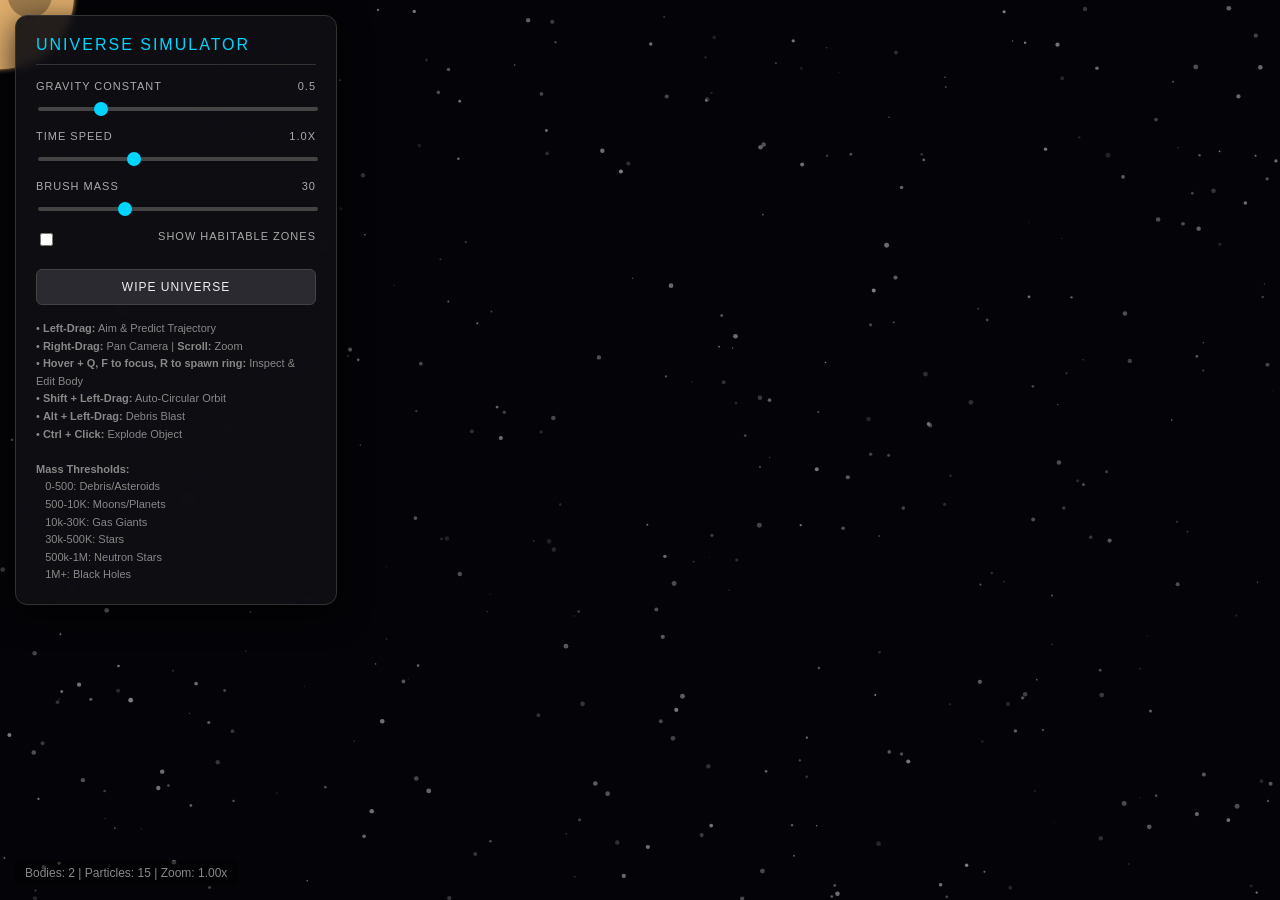
==== 2DUniSandboxSim.html @ 3a16ffb0 "mave project" ====
<!DOCTYPE html>
<html lang="en">
<head>
    <meta charset="UTF-8">
    <meta name="viewport" content="width=device-width, initial-scale=1.0">
    <title>2D Universe Sandbox - Advanced</title>
    <style>
        body { margin: 0; overflow: hidden; background: #050508; font-family: 'Segoe UI', Tahoma, Geneva, Verdana, sans-serif; color: white; user-select: none; }
        canvas { display: block; cursor: crosshair; }
        
        #ui { position: absolute; top: 15px; left: 15px; background: rgba(15, 15, 20, 0.9); padding: 20px; border-radius: 12px; border: 1px solid #333; width: 280px; box-shadow: 0 8px 32px rgba(0,0,0,0.8); backdrop-filter: blur(4px); z-index: 10; }
        h3 { margin: 0 0 15px 0; font-weight: 400; letter-spacing: 2px; color: #00d4ff; border-bottom: 1px solid #333; padding-bottom: 10px; font-size: 16px; }
        .control-group { margin-bottom: 15px; }
        label { display: flex; justify-content: space-between; font-size: 11px; text-transform: uppercase; margin-bottom: 5px; color: #aaa; letter-spacing: 1px; }
        
        input[type="range"] { width: 100%; height: 4px; border-radius: 2px; appearance: none; background: #444; outline: none; cursor: pointer; }
        input[type="range"]::-webkit-slider-thumb { appearance: none; width: 14px; height: 14px; background: #00d4ff; border-radius: 50%; }
        button { width: 100%; padding: 10px; margin-top: 5px; cursor: pointer; background: #2a2a30; color: #eee; border: 1px solid #444; border-radius: 6px; transition: 0.2s; font-size: 12px; text-transform: uppercase; letter-spacing: 1px;}
        button:hover { background: #3a3a45; border-color: #00d4ff; box-shadow: 0 0 10px rgba(0,212,255,0.2); }
        .instructions { margin-top: 15px; font-size: 11px; color: #888; line-height: 1.6; }
        .stats { position: absolute; bottom: 15px; left: 15px; font-size: 12px; color: #888; pointer-events: none; background: rgba(0,0,0,0.5); padding: 5px 10px; border-radius: 4px; z-index: 10;}

        /* NEW EDITABLE INSPECTOR UI */
        #inspector {
            display: none; position: absolute; background: rgba(15, 15, 25, 0.95); 
            border: 1px solid #00d4ff; padding: 15px; border-radius: 8px; color: white; 
            box-shadow: 0 4px 15px rgba(0, 212, 255, 0.15); font-size: 12px; z-index: 100;
            width: 180px;
        }
        #inspector h4 { margin: 0 0 10px 0; color: #00d4ff; font-weight: normal; border-bottom: 1px solid #333; padding-bottom: 5px;}
        .prop-row { display: flex; justify-content: space-between; align-items: center; margin-bottom: 6px; color: #aaa;}
        .prop-row input { 
            background: transparent; border: none; border-bottom: 1px dashed #666; 
            color: #fff; width: 70px; font-family: monospace; font-size: 12px; text-align: right; outline: none;
        }
        .prop-row input:focus { border-bottom-color: #00d4ff; background: rgba(0, 212, 255, 0.1); }
    </style>
</head>
<body>
    <div id="ui">
        <h3>UNIVERSE SIMULATOR</h3>
        <div class="control-group">
            <label>Gravity Constant <span id="gVal">0.5</span></label>
            <input type="range" id="gravityRange" min="0.1" max="2" step="0.1" value="0.5">
        </div>
        <div class="control-group">
            <label>Time Speed <span id="tVal">1.0x</span></label>
            <input type="range" id="timeScale" min="0" max="3" step="0.1" value="1">
        </div>
        <div class="control-group">
            <label>Brush Mass <span id="mVal">30</span></label>
            <input type="range" id="massRange" min="0" max="100" step="1" value="30">
        </div>
        <div class="control-group" style="margin-top: 10px;">
            <label style="cursor:pointer;"><input type="checkbox" id="showHabZone" style="width:auto; margin-right:5px;"> Show Habitable Zones</label>
        </div>

        <button id="clearBtn">Wipe Universe</button>
        <div class="instructions">
            • <b>Left-Drag:</b> Aim & Predict Trajectory<br>
            • <b>Right-Drag:</b> Pan Camera | <b>Scroll:</b> Zoom<br>
            • <b>Hover + Q, F to focus, R to spawn ring:</b> Inspect & Edit Body<br>
            • <b>Shift + Left-Drag:</b> Auto-Circular Orbit<br>
            • <b>Alt + Left-Drag:</b> Debris Blast<br>
            • <b>Ctrl + Click:</b> Explode Object<br>
            <br>
            <b>Mass Thresholds:</b><br>
            &nbsp;&nbsp; 0-500: Debris/Asteroids<br>
            &nbsp;&nbsp; 500-10K: Moons/Planets<br>
            &nbsp;&nbsp; 10k-30K: Gas Giants<br>
            &nbsp;&nbsp; 30k-500K: Stars<br>
            &nbsp;&nbsp; 500k-1M: Neutron Stars<br>
            &nbsp;&nbsp; 1M+: Black Holes
        </div>
    </div>

    <div id="inspector">
        <h4><span id="ins-type">Planet</span></h4>
        <div class="prop-row">Mass <input type="number" id="ins-mass" step="1"></div>
        <div class="prop-row">Vel X <input type="number" id="ins-vx" step="0.1"></div>
        <div class="prop-row">Vel Y <input type="number" id="ins-vy" step="0.1"></div>
        <div class="prop-row">Temp (K) <input type="number" id="ins-temp" step="10"></div>
        <div class="prop-row">Rot (rad/s) <input type="number" id="ins-rot" step="0.05"></div>
        <div class="prop-row" style="margin-top: 10px; border-top: 1px solid #333; padding-top: 8px;">
            State: <span id="ins-state" style="color:#00d4ff; font-weight:bold; font-size: 11px;">Stable</span>
        </div>
    </div>

    <div class="stats" id="stats">Bodies: 0</div>
    <canvas id="simCanvas"></canvas>

    <script>
        const canvas = document.getElementById('simCanvas');
        const ctx = canvas.getContext('2d');
        const stats = document.getElementById('stats');
        
        // DOM Inspector Elements
        const inspector = document.getElementById('inspector');
        const insType = document.getElementById('ins-type');
        const insMass = document.getElementById('ins-mass');
        const insVx = document.getElementById('ins-vx');
        const insVy = document.getElementById('ins-vy');
        const insTemp = document.getElementById('ins-temp');
        const insRot = document.getElementById('ins-rot');
        const insState = document.getElementById('ins-state');
        const showHabZone = document.getElementById('showHabZone');

        let bodies = [];
        let shockwaves = [];
        let explosions = [];
        let clouds = [];
        let G = 0.5;
        let timeScale = 1;
        let currentMass = 100;

        let isDragging = false;
        let dragStart = { x: 0, y: 0 };
        let mousePos = { x: 0, y: 0 };
        let particles = [];
        let camera = { x: 0, y: 0, zoom: 1 };
        let isRightDragging = false;
        let rightDragStart = { x: 0, y: 0 };
        let mouseScreenX = 0, mouseScreenY = 0;
        let followedBody = null;
        let uiTarget = null; 

        let backgroundStars = Array.from({length: 400}, () => ({
            x: (Math.random() - 0.5) * 5000, 
            y: (Math.random() - 0.5) * 5000, 
            size: Math.random() * 2 + 0.5,
            alpha: Math.random() * 0.8 + 0.2,
            parallax: Math.random() * 0.08 + 0.01 // Different speeds for 3D depth
        }));

        // Prevent dragging/zooming when clicking inside the inspector UI
        inspector.addEventListener('mousedown', e => e.stopPropagation());
        inspector.addEventListener('wheel', e => e.stopPropagation());

        function screenToWorld(sx, sy) {
            return {
                x: (sx - canvas.width/2) / camera.zoom - camera.x + canvas.width/2,
                y: (sy - canvas.height/2) / camera.zoom - camera.y + canvas.height/2
            };
        }

        window.addEventListener('resize', () => {
            canvas.width = window.innerWidth;
            canvas.height = window.innerHeight;
        });
        window.dispatchEvent(new Event('resize'));

        class Particle {
            constructor(x, y, vx, vy, life, color, size) {
                this.x = x; this.y = y; this.vx = vx; this.vy = vy;
                this.life = life; this.maxLife = life;
                this.color = color; this.size = size;
            }
            update() {
                this.x += this.vx * timeScale;
                this.y += this.vy * timeScale;
                this.life -= 0.02 * timeScale;
            }
            draw() {
                ctx.globalAlpha = Math.max(0, this.life / this.maxLife);
                ctx.fillStyle = this.color;
                ctx.beginPath();
                ctx.arc(this.x, this.y, this.size, 0, Math.PI*2);
                ctx.fill();
                ctx.globalAlpha = 1.0;
            }
        }
        
        const T_ASTEROID = 50;
        const T_MOON = 500;
        const T_PLANET = 2500;
        const T_GASGIANT = 10000;
        const T_LOW_STAR = 30000;      
        const T_MID_STAR = 80000;      
        const T_HIGH_STAR = 200000;    
        const T_NEUTRON_STAR = 500000; 
        const T_BLACK_HOLE = 1000000;  

        class GasCloud {
            constructor(x, y, mass) {
                this.x = x; this.y = y; this.mass = mass;
                this.life = 30 * 60; 
                this.maxLife = this.life;
                this.particles = [];
                let spread = Math.max(300, Math.sqrt(mass) * 4); 
                for(let i=0; i<100; i++) {
                    this.particles.push({
                        ox: (Math.random()-0.5)*spread, 
                        oy: (Math.random()-0.5)*spread,
                        c: `hsl(${Math.random()*360}, 80%, 60%)`, 
                        s: Math.random()*(spread*0.05)+10
                    });
                }
            }
            update() {
                if (timeScale > 0) this.life -= timeScale;
            }
            draw() {
                let progress = this.life / this.maxLife; 
                ctx.save();
                ctx.translate(this.x, this.y);
                ctx.globalAlpha = Math.min(0.6, progress + 0.1);
                for(let p of this.particles) {
                    let cx = p.ox * progress; 
                    let cy = p.oy * progress;
                    ctx.beginPath();
                    ctx.arc(cx, cy, p.s * progress + 2, 0, Math.PI*2);
                    ctx.fillStyle = p.c;
                    ctx.fill();
                }
                ctx.restore();
            }
        }
        
        class Body {
            constructor(x, y, vx, vy, mass) {
                this.x = x; this.y = y; this.vx = vx; this.vy = vy;
                this.mass = mass;
                this.trail = [];
                this.accretionHeat = 0;
                this.angle = 0;
                this.rotSpd = 0; 
                this.age = 0;
                this.accretionFuel = 0;
                this.timeInHabZone = 0;
                this.isHabitable = false;
                this.temperature = mass >= T_LOW_STAR ? mass * 0.5 : 300; 
                this.updateProperties();
            }
            
            updateProperties() {
                if (this.mass >= T_BLACK_HOLE) {
                    this.radius = Math.max(8, Math.sqrt(this.mass) * 0.08); 
                } else if (this.mass >= T_NEUTRON_STAR) {
                    this.radius = Math.max(5, Math.sqrt(this.mass) * 0.15); 
                } else {
                    this.radius = Math.max(2, Math.sqrt(this.mass) * 0.6); 
                }

                this.isQuasar = false;

                if (this.mass >= T_BLACK_HOLE) {
                    this.type = 'Black Hole'; this.color = '#000000'; 
                    if (this.accretionFuel > 50 && Math.abs(this.rotSpd) > 0.05) this.isQuasar = true;
                    else this.isQuasar = false;
                } else if (this.mass >= T_NEUTRON_STAR) {
                    this.type = 'Neutron Star'; this.color = '#e6ffff'; 
                } else if (this.mass >= T_LOW_STAR) {
                    this.type = 'Star';
                    if (this.temperature < 3000 && this.mass < T_HIGH_STAR) {
                        this.type = 'White Dwarf'; this.color = '#ffffff';
                        this.radius = Math.max(4, Math.sqrt(this.mass) * 0.25); 
                    } else {
                        if (this.temperature < 3500) { this.color = '#ff4a2b'; }
                        else if (this.temperature < 5000) { this.color = '#ffa651'; }
                        else if (this.temperature < 6000) { this.color = '#fff4e8'; }
                        else if (this.temperature < 7500) { this.color = '#f8f8ff'; }
                        else if (this.temperature < 10000) { this.color = '#ccebff'; }
                        else if (this.temperature < 30000) { this.color = '#99bbff'; }
                        else { this.color = '#4488ff'; }
                        // this.glow = Math.min(50, this.temperature / 150);
                    }
                } else {
                    if (this.mass < T_ASTEROID) { this.type = 'Debris'; this.color = '#888'; }
                    else if (this.mass < T_MOON) { this.type = 'Asteroid'; this.color = '#765c48'; }
                    else if (this.mass < T_PLANET) { this.type = 'Moon'; this.color = '#ccc'; }
                    else if (this.mass < T_GASGIANT) { this.type = 'Planet'; this.color = '#4b90ba'; }
                    else { this.type = 'Gas Giant'; this.color = '#e0ae6c'; this.glow = 10; }
                }
                this.glow = Math.max(5, Math.pow(this.temperature / 1500, 2)); // Exponential glow
            }

            draw() {
                if (this.trail.length > 1) {
                    ctx.beginPath();
                    ctx.strokeStyle = this.type === 'Black Hole' ? 'rgba(50,50,50,0.5)' : this.color;
                    ctx.lineWidth = Math.max(0.5, this.radius * 0.1); // Thicker trails for big bodies
                    
                    for(let i = 0; i < this.trail.length - 1; i++) {
                        // Fade the tail out gradually
                        ctx.globalAlpha = (i / this.trail.length) * 0.4; 
                        ctx.beginPath();
                        ctx.moveTo(this.trail[i].x, this.trail[i].y);
                        ctx.lineTo(this.trail[i+1].x, this.trail[i+1].y);
                        ctx.stroke();
                    }
                    ctx.globalAlpha = 1.0;
                }

                ctx.save();
                ctx.translate(this.x, this.y);
                ctx.rotate(this.angle);
                
                if (this.type === 'Black Hole') {
                    // Lensing effect color based on temperature
                    let bhOutline = this.temperature > 5000 ? 'rgba(255, 200, 100, 1)' : 'rgba(255, 255, 255, 0.6)';
                    let lensRadius = this.radius * (2.5 + Math.abs(this.rotSpd) * 5);
                    
                    let lensGrad = ctx.createRadialGradient(0,0, this.radius, 0,0, lensRadius);
                    lensGrad.addColorStop(0, '#000');
                    lensGrad.addColorStop(0.1, bhOutline);
                    lensGrad.addColorStop(0.4, 'rgba(255, 150, 50, 0.1)'); // Orange shifted lensing
                    lensGrad.addColorStop(1, 'rgba(0,0,0,0)');
                    
                    ctx.beginPath();
                    ctx.arc(0, 0, lensRadius, 0, Math.PI * 2);
                    ctx.fillStyle = lensGrad;
                    ctx.fill();
                    
                    if (this.isQuasar) {
                        // Scientifically accurate accretion disk colors (White -> Yellow -> Orange -> Red)
                        let diskRadius = this.radius * (4.5 + Math.min(this.accretionFuel * 0.1, 5));
                        let diskGrad = ctx.createRadialGradient(0, 0, this.radius, 0, 0, diskRadius);
                        diskGrad.addColorStop(0, 'rgba(255, 255, 255, 0.9)'); // Superheated inner
                        diskGrad.addColorStop(0.15, 'rgba(255, 220, 100, 0.8)'); // Yellow
                        diskGrad.addColorStop(0.4, 'rgba(255, 100, 0, 0.6)'); // Orange
                        diskGrad.addColorStop(0.8, 'rgba(150, 0, 0, 0.2)'); // Red cooler edge
                        diskGrad.addColorStop(1, 'rgba(0, 0, 0, 0)');

                        ctx.beginPath();
                        // Tilt the disk slightly based on rotation
                        ctx.ellipse(0, 0, diskRadius, diskRadius * 0.35, this.rotSpd * 10, 0, Math.PI*2);
                        ctx.fillStyle = diskGrad;
                        ctx.shadowBlur = this.accretionFuel > 10 ? 40 : 15; 
                        ctx.shadowColor = '#ff6600';
                        ctx.fill();
                        ctx.shadowBlur = 0; // Reset
                        
                        // Relativistic Jets
                        let jetLength = this.mass * 0.0002;
                        let jetGradient = ctx.createLinearGradient(0, -jetLength, 0, jetLength);
                        jetGradient.addColorStop(0, 'rgba(255, 150, 50, 0)');
                        jetGradient.addColorStop(0.4, 'rgba(255, 255, 255, 0.9)');
                        jetGradient.addColorStop(0.6, 'rgba(255, 255, 255, 0.9)');
                        jetGradient.addColorStop(1, 'rgba(255, 150, 50, 0)');
                        ctx.fillStyle = jetGradient;
                        ctx.fillRect(-this.radius*0.2, -jetLength, this.radius*0.4, jetLength*2);
                    }
                    
                    // The Event Horizon
                    ctx.beginPath();
                    ctx.arc(0, 0, this.radius, 0, Math.PI * 2);
                    ctx.fillStyle = '#000';
                    ctx.fill();
                    ctx.restore();
                    return; 
                }
                if (this.type === 'Neutron Star' && Math.abs(this.rotSpd) > 0.05) {
                    ctx.save();
                    // Counter-rotate to detach beam from physical body angle, then apply wobble
                    ctx.rotate(-this.angle); 
                    let wobble = Math.sin(this.age * this.rotSpd * 5) * 0.2;
                    ctx.rotate(wobble);

                    let beamLength = this.radius * 30;
                    let pGrad = ctx.createLinearGradient(-beamLength, 0, beamLength, 0);
                    pGrad.addColorStop(0, 'rgba(150, 50, 255, 0)');
                    pGrad.addColorStop(0.48, 'rgba(200, 150, 255, 0.8)');
                    pGrad.addColorStop(0.52, 'rgba(200, 150, 255, 0.8)');
                    pGrad.addColorStop(1, 'rgba(150, 50, 255, 0)');
                    
                    ctx.fillStyle = pGrad;
                    ctx.globalAlpha = Math.abs(Math.cos(this.age * this.rotSpd * 2)); // Pulse effect
                    ctx.fillRect(-beamLength, -this.radius*0.3, beamLength*2, this.radius*0.6);
                    ctx.restore();
                }

                ctx.beginPath();
                ctx.arc(0, 0, this.radius, 0, Math.PI * 2);
                ctx.fillStyle = this.color;
                
                if (this.glow > 0) {
                    ctx.shadowBlur = this.glow;
                    ctx.shadowColor = this.color;
                } 
                ctx.fill();

                
                if (this.type !== 'Black Hole' && this.type !== 'Star' && this.type !== 'White Dwarf' && this.type !== 'Neutron Star') {                    
                    ctx.fillStyle = 'rgba(0,0,0,0.3)';
                    // Draw Comet Tail
                    if (this.isComet && this.tailVec) {
                        let tailLen = 80 * this.tailIntensity;
                        let grad = ctx.createLinearGradient(this.x, this.y, this.x + this.tailVec.x * tailLen, this.y + this.tailVec.y * tailLen);
                        grad.addColorStop(0, `rgba(150, 200, 255, ${0.7 * this.tailIntensity})`);
                        grad.addColorStop(1, 'rgba(150, 200, 255, 0)');
                        
                        ctx.beginPath();
                        ctx.moveTo(this.x, this.y);
                        ctx.lineTo(this.x + this.tailVec.x * tailLen, this.y + this.tailVec.y * tailLen);
                        ctx.lineWidth = this.radius * 1.5;
                        ctx.strokeStyle = grad;
                        ctx.stroke();
                        
                        this.isComet = false; // Reset for the next frame
                    }
                    ctx.beginPath();
                    ctx.arc(this.radius * 0.4, 0, this.radius * 0.3, 0, Math.PI*2);
                    ctx.fill();
                }
                
                ctx.restore();
            }

            update() {
                this.x += this.vx * timeScale;
                this.y += this.vy * timeScale;
                this.angle += this.rotSpd * timeScale;
                
                let speedSq = this.vx*this.vx + this.vy*this.vy;
                
                if (timeScale > 0 && (this.temperature > 1000 || speedSq > 25)) {
                    if (Math.random() < 0.4) {
                        let tailColor = this.type === 'Star' ? this.color : (this.temperature > 800 ? '#ff6600' : '#bbddff');
                        particles.push(new Particle(
                            this.x + (Math.random()-0.5)*this.radius, 
                            this.y + (Math.random()-0.5)*this.radius, 
                            -this.vx * 0.2 + (Math.random()-0.5), 
                            -this.vy * 0.2 + (Math.random()-0.5), 
                            1.5, tailColor, Math.random() * 2 + 1
                        ));
                    }
                }

                if (timeScale > 0) {
                    if (this.type === 'Star') {
                        this.temperature = this.mass * 0.5; 
                    } else if (this.type !== 'White Dwarf' && this.type !== 'Neutron Star') {
                        if (this.temperature > 3) this.temperature -= (this.temperature - 3) * 0.002 * timeScale;
                    }
                    // Black Hole Accretion Feeding
                    if (this.type === 'Black Hole' && this.accretionFuel > 0) {
                        let feedRate = Math.min(this.accretionFuel, 10 * timeScale);
                        this.accretionFuel -= feedRate;
                        this.mass += feedRate; // Slowly gain mass from the disc
                    }

                    // Habitable Evolution (Emergent Life)
                    if (this.type === 'Planet' || this.type === 'Moon') {
                        // Liquid water range (approx 260K to 340K leeway)
                        if (this.temperature >= 260 && this.temperature <= 340) {
                            this.timeInHabZone += timeScale;
                            // 60 seconds at 60fps = 3600 frames
                            if (this.timeInHabZone > 3600 && !this.isHabitable) { 
                                this.isHabitable = true;
                                this.color = '#2E8B57'; // Lush Earth Green/Blue
                            }
                        } else if (this.isHabitable && (this.temperature < 220 || this.temperature > 380)) {
                            // Extinction event if orbit degrades
                            this.isHabitable = false;
                            this.timeInHabZone = 0;
                            this.color = this.temperature > 380 ? '#8b4513' : '#a0c8d0'; // Scorched or Frozen
                        }
                    }
                }

                // Stellar Evolution (Aging)
                if (timeScale > 0 && this.mass >= T_LOW_STAR) {
                    this.age += timeScale;
                    // Massive stars burn out exponentially faster than small ones
                    let lifespan = 200000000 / this.mass; 
                    
                    if (this.age > lifespan && this.type === 'Star') {
                        if (this.mass >= T_NEUTRON_STAR) {
                            // Massive stars explode, leaving a remnant
                            triggerSupernova(this.x, this.y, this.mass);
                            this.mass = this.mass * 0.2; 
                            this.updateProperties(); 
                        } else if(this.mass<T_MID_STAR) {
                            // Smaller stars quietly puff off their outer layers
                            this.mass = this.mass * 0.4;
                            this.temperature = 2500;
                            this.updateProperties(); // Becomes a White Dwarf
                        }
                    }
                }

                if (timeScale > 0) {
                    this.trail.push({x: this.x, y: this.y});
                    if (this.trail.length > 80) this.trail.shift();
                }

                // --- NEW: Pulsar Radiation Beam Physics ---
                if (timeScale > 0 && this.type === 'Neutron Star' && Math.abs(this.rotSpd) > 0.05) {
                    // Calculate the current angle of the sweeping visual beam
                    let beamAngle1 = (this.angle + Math.sin(this.age * this.rotSpd * 5) * 0.2) % (Math.PI * 2);
                    let beamAngle2 = (beamAngle1 + Math.PI) % (Math.PI * 2); // The opposite side of the beam
                    
                    bodies.forEach(b => {
                        if (b === this) return;
                        let dx = b.x - this.x;
                        let dy = b.y - this.y;
                        let dist = Math.hypot(dx, dy);
                        
                        if (dist < this.radius * 60) {
                            let angleToBody = Math.atan2(dy, dx);
                            if (angleToBody < 0) angleToBody += Math.PI * 2;
                            if (beamAngle1 < 0) beamAngle1 += Math.PI * 2;
                            if (beamAngle2 < 0) beamAngle2 += Math.PI * 2;

                            // Check if body is within the narrow 0.15 radian sweep of the beam
                            let diff1 = Math.abs(angleToBody - beamAngle1);
                            let diff2 = Math.abs(angleToBody - beamAngle2);
                            if (diff1 > Math.PI) diff1 = Math.PI * 2 - diff1;
                            if (diff2 > Math.PI) diff2 = Math.PI * 2 - diff2;
                            
                            if (diff1 < 0.15 || diff2 < 0.15) { 
                                // Flash-fry the planet with radiation
                                b.temperature += (6000 / dist) * timeScale;
                                
                                // Solar wind physically pushes the object away
                                let push = (this.mass * 20) / (dist * dist);
                                b.vx += (dx/dist) * push * timeScale;
                                b.vy += (dy/dist) * push * timeScale;
                                
                                // Vaporize debris instantly
                                if (b.mass < 5 && b.temperature > 1500) b.mass -= 0.5 * timeScale;
                            }
                        }
                    });
                }
            }
        }
        
        // function triggerSupernova(x, y, power) {
        //     let blastRadius = Math.max(500, Math.sqrt(power) * 2);
        //     explosions.push({ x: x, y: y, radius: 10, maxRadius: blastRadius, life: 1.0, type: 'supernova' });
        //     clouds.push(new GasCloud(x, y, power));

        //     bodies.forEach(b => {
        //         let dx = b.x - x; let dy = b.y - y;
        //         let dist = Math.sqrt(dx*dx + dy*dy);
        //         if (dist > 0 && dist < power * 0.5) {
        //             let force = power / (dist * 1.5);
        //             b.vx += (dx / dist) * force; b.vy += (dy / dist) * force;
        //             b.temperature += (power * 10) / dist; 
        //             b.updateProperties(); 
        //         }
        //     });

        //     for(let i=0; i<150; i++) {
        //         let angle = Math.random() * Math.PI * 2;
        //         let spd = Math.random() * Math.sqrt(power)*0.02 + 15;
        //         let pColor = Math.random() > 0.5 ? '#ffffff' : '#cc88ff'; 
        //         particles.push(new Particle(x, y, Math.cos(angle)*spd, Math.sin(angle)*spd, 4.0, pColor, Math.random()*6+2));
        //     }
        // }
        function triggerSupernova(x, y, mass) {
            // 1. Create the visual expanding shockwave
            shockwaves.push({ 
                x: x, y: y, 
                radius: 15, 
                maxRadius: mass * 3, 
                alpha: 1.0,
                glow: '#fff'
            });
            
            // 2. Spawn realistic non-colliding glowing gas clouds
            clouds.push(new GasCloud(x, y, mass));
            
            // 3. Eject rocky debris and dead planets
            let debrisCount = Math.min(40, Math.floor(mass / 1000));
            for(let i = 0; i < debrisCount; i++) {
                let angle = Math.random() * Math.PI * 2;
                let speed = Math.random() * 20 + 5;
                let rockMass = Math.random() * 800 + 10; // Mix of asteroids and dead planets
                let rock = new Body(x + Math.cos(angle)*(mass*0.01), y + Math.sin(angle)*(mass*0.01), Math.cos(angle)*speed, Math.sin(angle)*speed, rockMass);
                rock.temperature = 8000; // Scorching hot from the blast
                bodies.push(rock);
            }

            // 4. Apply explosive physical force to existing bodies
            bodies.forEach(b => {
                let dx = b.x - x;
                let dy = b.y - y;
                let dist = Math.hypot(dx, dy);
                
                if (dist > 0 && dist < mass * 4) {
                    let pushForce = (mass * 200) / (dist * dist); 
                    b.vx += (dx / dist) * pushForce;
                    b.vy += (dy / dist) * pushForce;
                    b.temperature += (mass * 80) / dist; 
                }
            });
        }

        function resolveGravity() {
            for (let i = 0; i < bodies.length; i++) {
                let b1 = bodies[i];

                for (let j = i + 1; j < bodies.length; j++) {
                    let b2 = bodies[j];
                    let dx = b2.x - b1.x;
                    let dy = b2.y - b1.y;
                    let distSq = dx * dx + dy * dy;
                    let dist = Math.sqrt(distSq);

                    // --- NEW: Gradual Roche Limit Disintegration ---
                    // Determine if one body is significantly larger to act as the tidal shredder
                    let mRatio = b1.mass / b2.mass;
                    let massive = mRatio > 15 ? b1 : (mRatio < 1/15 ? b2 : null);
                    let small = mRatio > 15 ? b2 : (mRatio < 1/15 ? b1 : null);

                    if (massive && small && massive.type !== 'Black Hole') {
                        // The Roche Limit distance approximation
                        let rocheLimit = massive.radius * (massive.isQuasar ? 15.0 : 3.5);                        

                        // If inside Roche limit but OUTSIDE actual collision
                        if (dist < rocheLimit && dist > massive.radius + small.radius) {
                            // Calculate how deep into the limit they are (0 = edge, 1 = surface)
                            let depth = 1 - ((dist - (massive.radius + small.radius)) / (rocheLimit - (massive.radius + small.radius)));
                            
                            // Exponential shredding closer to the surface
                            let shredRate = small.mass * 0.005 * Math.pow(depth, 2) * timeScale; 

                            if (shredRate > 0 && small.mass > 5) { // Stop shredding once it's tiny debris
                                small.mass -= shredRate;
                                if (massive.type === 'Black Hole') {
                                    massive.accretionFuel += shredRate; // Fuel the quasar disc
                                } else {
                                    massive.mass += shredRate * 0.2; 
                                }
                                small.updateProperties();
                                massive.updateProperties();

                                // Visual ring particles tearing off the small body
                                if (Math.random() < 0.4) {
                                    let perpX = -dy/dist; let perpY = dx/dist;
                                    // Make debris orbit the massive body
                                    let pVx = small.vx + (Math.random()-0.5)*2;
                                    let pVy = small.vy + (Math.random()-0.5)*2;
                                    
                                    particles.push(new Particle(
                                        small.x + (Math.random()-0.5)*small.radius*2,
                                        small.y + (Math.random()-0.5)*small.radius*2,
                                        pVx, pVy, 2.0, small.color, Math.random()*2+1
                                    ));
                                }
                            }
                        }
                    }

                    // --- Collision / Merging ---
                    if (dist < b1.radius + b2.radius) {
                        // Check if the UI is currently tracking one of the destroyed bodies
                        let targetWasDestroyed = (uiTarget === b1 || uiTarget === b2);

                        let relativeVx = b1.vx - b2.vx;
                        let relativeVy = b1.vy - b2.vy;
                        let impactSpeedSq = relativeVx*relativeVx + relativeVy*relativeVy;
                        let kineticHeat = (0.5 * Math.min(b1.mass, b2.mass) * impactSpeedSq) * 0.1; 
                        
                        let blastRadius = Math.max(2, Math.min(b1.radius + b2.radius, Math.sqrt(b1.mass + b2.mass) * 0.5));
                        explosions.push({ x: b1.x, y: b1.y, radius: 2, maxRadius: blastRadius, life: 1.0, type: 'collision' });
                        
                        for(let p=0; p < Math.min(15, blastRadius); p++) {
                            particles.push(new Particle(b1.x, b1.y, (Math.random()-0.5)*8, (Math.random()-0.5)*8, 1.0, '#fff', 2));
                        }

                        let originalTotalMass = b1.mass + b2.mass;
                        let nvx = (b1.vx * b1.mass + b2.vx * b2.mass) / originalTotalMass;
                        let nvy = (b1.vy * b1.mass + b2.vy * b2.mass) / originalTotalMass;
                        let ejectedMass = 0;

                        let canSplit = false;
                        if (b1.type === 'Asteroid' || b2.type === 'Asteroid') {
                            if (impactSpeedSq > 20 && Math.random() < 0.2) canSplit = true;
                        } else if (originalTotalMass > T_ASTEROID && b1.type !== 'Debris' && b2.type !== 'Debris') {
                            if (impactSpeedSq > 15) canSplit = true; 
                        } 

                        let finalMass = originalTotalMass; 
                        let newMergedRadius = Math.max(2, Math.sqrt(finalMass) * 0.6); 

                        if (canSplit) {
                            let debrisCount = Math.min(10, Math.floor(impactSpeedSq / 4));
                            for(let d=0; d<debrisCount; d++) {
                                let dMass = Math.random() * 8 + 2; 
                                if (originalTotalMass - ejectedMass > dMass * 2) { 
                                    ejectedMass += dMass;
                                    let tx = -dy/dist; let ty = dx/dist; 
                                    let dir = d % 2 === 0 ? 1 : -1;
                                    
                                    let debVx = nvx + (tx * dir * Math.sqrt(impactSpeedSq)*0.8) + (Math.random()-0.5)*5;
                                    let debVy = nvy + (ty * dir * Math.sqrt(impactSpeedSq)*0.8) + (Math.random()-0.5)*5;
                                    
                                    let safeDistance = newMergedRadius + Math.max(2, Math.sqrt(dMass) * 0.6) + 15;
                                    let debris = new Body(b1.x + tx*dir*safeDistance, b1.y + ty*dir*safeDistance, debVx, debVy, dMass);
                                    debris.temperature = Math.max(b1.temperature, b2.temperature) + kineticHeat; 
                                    bodies.push(debris);
                                }
                            }
                        }

                        finalMass = originalTotalMass - ejectedMass;
                        
                        let eitherWasBlackHole = (b1.type === 'Black Hole' || b2.type === 'Black Hole');
                        let isNowSupernovaMass = (finalMass >= T_NEUTRON_STAR); 
                        let newlyCollapsed = (!eitherWasBlackHole && isNowSupernovaMass && b1.mass < T_NEUTRON_STAR && b2.mass < T_NEUTRON_STAR);

                        const merged = new Body(
                            (b1.x * b1.mass + b2.x * b2.mass) / originalTotalMass,
                            (b1.y * b1.mass + b2.y * b2.mass) / originalTotalMass,
                            nvx, nvy, finalMass
                        );
                        
                        merged.temperature = ((b1.temperature * b1.mass) + (b2.temperature * b2.mass)) / originalTotalMass + kineticHeat;
                        merged.rotSpd = (b1.rotSpd * b1.mass + b2.rotSpd * b2.mass) / originalTotalMass; 
                        
                        if (newlyCollapsed) triggerSupernova(merged.x, merged.y, finalMass);

                        bodies.splice(j, 1); bodies.splice(i, 1); bodies.push(merged);

                        // --- NEW: Transfer UI target to the new merged object ---
                        if (targetWasDestroyed) uiTarget = merged;

                        return; 
                    }

                    const force = (G * b1.mass * b2.mass) / distSq;
                    
                    // Radiant Stellar Heating (Inverse-Square Law & Temp Cap)
                    if (b1.temperature > 1000 || b2.temperature > 1000) {
                        // Area of effect scaling based on radius
                        let heatFactor1 = (b1.temperature * b1.radius * b1.radius) / distSq * timeScale * 0.5;
                        let heatFactor2 = (b2.temperature * b2.radius * b2.radius) / distSq * timeScale * 0.5;

                        // Add heat, but NEVER exceed the emitter's temperature
                        if (b1.temperature > 1000 && b2.temperature < b1.temperature) {
                            b2.temperature = Math.min(b1.temperature, b2.temperature + heatFactor1);
                        }
                        if (b2.temperature > 1000 && b1.temperature < b2.temperature) {
                            b1.temperature = Math.min(b2.temperature, b1.temperature + heatFactor2);
                        }
                    }

                    // Comet Tails (Stellar wind pushes gas away from small icy bodies)
                    let isComet1 = (b2.type === 'Star' && b1.mass <= 15 && b1.temperature < 400);
                    let isComet2 = (b1.type === 'Star' && b2.mass <= 15 && b2.temperature < 400);
                    
                    if (isComet1 && dist < b2.radius * 30) {
                        b1.isComet = true;
                        b1.tailVec = { x: (b1.x - b2.x) / dist, y: (b1.y - b2.y) / dist };
                        b1.tailIntensity = 1 - (dist / (b2.radius * 30));
                    }
                    if (isComet2 && dist < b1.radius * 30) {
                        b2.isComet = true;
                        b2.tailVec = { x: (b2.x - b1.x) / dist, y: (b2.y - b1.y) / dist };
                        b2.tailIntensity = 1 - (dist / (b1.radius * 30));
                    }

                    // Tidal Heating: Gravity causes friction on non-stars
                    let tidalHeat = (force / dist) * 0.05 * timeScale;
                    if (b1.type !== 'Star' && b1.type !== 'Black Hole') b1.temperature += tidalHeat / b1.mass;
                    if (b2.type !== 'Star' && b2.type !== 'Black Hole') b2.temperature += tidalHeat / b2.mass;
                    
                    const acc1 = force / b1.mass;
                    const acc2 = force / b2.mass;

                    b1.vx += (dx / dist) * acc1 * timeScale;
                    b1.vy += (dy / dist) * acc1 * timeScale;
                    b2.vx -= (dx / dist) * acc2 * timeScale;
                    b2.vy -= (dy / dist) * acc2 * timeScale;
                }
            }
        }

        function drawPredictedTrajectory(startX, startY, initVx, initVy) {
            ctx.beginPath();
            ctx.strokeStyle = 'rgba(0, 212, 255, 0.8)';
            ctx.setLineDash([5, 5]);
            ctx.lineWidth = 2 / camera.zoom; 
            
            let simX = startX; let simY = startY;
            let simVx = initVx; let simVy = initVy;
            let simMass = currentMass;
            ctx.moveTo(simX, simY);

            let stepTime = timeScale === 0 ? 1 : timeScale; 
            for(let step = 0; step < 200; step++) {
                for(let b of bodies) {
                    let dx = b.x - simX; let dy = b.y - simY;
                    let distSq = dx*dx + dy*dy;
                    let dist = Math.sqrt(distSq);
                    if (dist < b.radius + Math.max(2, Math.sqrt(simMass) * 0.6)) break;

                    let force = (G * b.mass * simMass) / distSq;
                    let acc = force / simMass;
                    simVx += (dx / dist) * acc * stepTime;
                    simVy += (dy / dist) * acc * stepTime;
                }
                simX += simVx * stepTime;
                simY += simVy * stepTime;
                ctx.lineTo(simX, simY);
            }
            ctx.stroke();
            ctx.setLineDash([]);
        }

        function drawExplosions() {
            for (let i = explosions.length - 1; i >= 0; i--) {
                let ex = explosions[i];
                ctx.beginPath();
                let grad = ctx.createRadialGradient(ex.x, ex.y, 0, ex.x, ex.y, ex.radius);
                
                if (ex.type === 'supernova') {
                    grad.addColorStop(0, `rgba(255, 255, 255, ${ex.life})`);
                    grad.addColorStop(0.1, `rgba(200, 150, 255, ${ex.life * 0.9})`);
                    grad.addColorStop(0.5, `rgba(100, 50, 200, ${ex.life * 0.5})`);
                    grad.addColorStop(1, `rgba(30, 0, 80, 0)`);
                    ex.radius += 30 * timeScale;
                    ex.life -= 0.01 * timeScale;
                } else {
                    grad.addColorStop(0, `rgba(255, 255, 255, ${ex.life})`);
                    grad.addColorStop(0.4, `rgba(255, 150, 50, ${ex.life * 0.6})`);
                    grad.addColorStop(1, `rgba(255, 50, 0, 0)`);
                    ex.radius += 5 * timeScale;
                    ex.life -= 0.05 * timeScale;
                }
                
                ctx.arc(ex.x, ex.y, ex.radius, 0, Math.PI * 2);
                ctx.fillStyle = grad;
                ctx.fill();

                if (ex.life <= 0) explosions.splice(i, 1);
            }
        }

        function updateInspector() {
            if (uiTarget && bodies.includes(uiTarget)) {
                if (!document.activeElement.matches('#inspector input')) {
                    insType.innerText = uiTarget.type;
                    insMass.value = uiTarget.mass.toFixed(0);
                    insVx.value = uiTarget.vx.toFixed(2);
                    insVy.value = uiTarget.vy.toFixed(2);
                    insTemp.value = uiTarget.temperature.toFixed(0);
                    insRot.value = uiTarget.rotSpd.toFixed(3); // Added rotation
                    insType.style.color = uiTarget.color;
                }

                // Calculate and update the read-only State
                let states = [];
                if (uiTarget.temperature > 800 && uiTarget.type !== 'Star') states.push("Burning");
                if (uiTarget.temperature < 250) states.push("Freezing");
                if (uiTarget.debrisCount > 5) states.push("Has Rings");
                if (uiTarget.type === 'Black Hole' && uiTarget.accretionHeat > 10) states.push("Feeding");
                insState.innerText = states.length > 0 ? states.join(', ') : "Stable";
                
            } else {
                uiTarget = null;
                inspector.style.display = 'none';
            }
        }

        function loop() {
            ctx.setTransform(1, 0, 0, 1, 0, 0); 
            ctx.fillStyle = '#050508'; 
            ctx.fillRect(0, 0, canvas.width, canvas.height);

            ctx.fillStyle = '#ffffff';
            backgroundStars.forEach(star => {
                // Map world coordinates to screen space with parallax
                let px = (star.x - camera.x * star.parallax + canvas.width/2) % canvas.width;
                let py = (star.y - camera.y * star.parallax + canvas.height/2) % canvas.height;
                if (px < 0) px += canvas.width;
                if (py < 0) py += canvas.height;
                
                ctx.globalAlpha = star.alpha;
                ctx.beginPath();
                ctx.arc(px, py, star.size, 0, Math.PI*2);
                ctx.fill();
            });
            ctx.globalAlpha = 1.0;

            // Gentle motion blur tint
            ctx.fillStyle = 'rgba(5, 5, 8, 0.3)'; 
            ctx.fillRect(0, 0, canvas.width, canvas.height);

            ctx.setTransform(1, 0, 0, 1, 0, 0); 
            ctx.fillStyle = 'rgba(5, 5, 8, 0.3)'; 
            ctx.fillRect(0, 0, canvas.width, canvas.height);

            // Camera tracking logic
            if (followedBody) {
                // Smoothly interpolate camera position toward the body
                camera.x = -followedBody.x+canvas.width/2;
                camera.y = -followedBody.y+canvas.height/2;
                
                // Stop tracking if the body was destroyed
                if (!bodies.includes(followedBody)) followedBody = uiTarget;
            }

            ctx.save();
            ctx.translate(canvas.width/2, canvas.height/2);
            ctx.scale(camera.zoom, camera.zoom);
            ctx.translate(camera.x - canvas.width/2, camera.y - canvas.height/2);

            for (let i = clouds.length - 1; i >= 0; i--) {
                clouds[i].update();
                clouds[i].draw();
                if (clouds[i].life <= 0) {
                    let newRedDwarf = new Body(clouds[i].x, clouds[i].y, 0, 0, T_LOW_STAR + 1000);
                    newRedDwarf.temperature = 3000;
                    bodies.push(newRedDwarf);
                    clouds.splice(i, 1);
                }
            }

            if (timeScale > 0) resolveGravity();
            
            
            if (showHabZone && showHabZone.checked) {
                let res = 15; // Grid resolution (15px is a great balance of speed/quality)
                let heatSources = bodies.filter(b => b.temperature > 1000);

                if (heatSources.length > 0) {
                    ctx.fillStyle = 'rgba(46, 139, 87, 0.25)';
                    ctx.beginPath(); // Start batching shapes (Massive performance boost)
                    
                    for (let x = 0; x < canvas.width; x += res) {
                        for (let y = 0; y < canvas.height; y += res) {
                            let worldPos = screenToWorld(x + res/2, y + res/2);
                            let combinedFlux = 0;
                            
                            // Combine heat from ALL nearby stars
                            for (let s of heatSources) {
                                let dx = worldPos.x - s.x;
                                let dy = worldPos.y - s.y;
                                let distSq = dx*dx + dy*dy;
                                if (distSq > s.radius * s.radius) {
                                    // Inverse square law for heat flux
                                    combinedFlux += (s.temperature * s.radius * s.radius) / distSq;
                                }
                            }
                            
                            // Thresholds for liquid water (You can tweak these!)
                            if (combinedFlux > 300 && combinedFlux < 1200) { 
                                ctx.rect(x, y, res, res); // Add to the batch
                            }
                        }
                    }
                    ctx.fill(); // Paint the entire complex habitable shape in ONE single GPU call!
                }
            }

            bodies.forEach(b => { b.update(); b.draw(); });
            for (let i = shockwaves.length - 1; i >= 0; i--) {
                let sw = shockwaves[i];
                
                // NEW: Shockwave slows down logarithmically as it reaches max radius
                let speed = Math.max(1, (1 - (sw.radius / sw.maxRadius)) * 30) * timeScale;
                sw.radius += speed; 
                sw.alpha -= 0.005 * timeScale; 
                
                if (sw.alpha <= 0 || sw.radius >= sw.maxRadius) {
                    shockwaves.splice(i, 1);
                    continue;
                }
                
                ctx.beginPath();
                ctx.arc(sw.x, sw.y, sw.radius, 0, Math.PI * 2);
                ctx.lineWidth = Math.max(1, sw.alpha * 15); // Thick at first, thins out
                
                // Initial bright glow fading to nebula colors
                let colorBase = sw.alpha > 0.6 ? '255, 255, 255' : '150, 100, 255';
                ctx.strokeStyle = `rgba(${colorBase}, ${sw.alpha})`;
                ctx.stroke();
            }

            for(let i = particles.length - 1; i >= 0; i--) {
                particles[i].update();
                particles[i].draw();
                if(particles[i].life <= 0) particles.splice(i, 1);
            }

            drawExplosions();

            if (isDragging) {
                let ghostRadius = Math.max(2, Math.sqrt(currentMass) * 0.6);
                ctx.beginPath();
                ctx.arc(dragStart.x, dragStart.y, ghostRadius, 0, Math.PI * 2);
                ctx.fillStyle = 'rgba(255, 255, 255, 0.3)';
                ctx.fill();

                ctx.beginPath();
                ctx.strokeStyle = 'rgba(255, 255, 255, 0.2)';
                ctx.moveTo(dragStart.x, dragStart.y);
                ctx.lineTo(mousePos.x, mousePos.y);
                ctx.stroke();

                let vx = (dragStart.x - mousePos.x) * 0.05;
                let vy = (dragStart.y - mousePos.y) * 0.05;
                drawPredictedTrajectory(dragStart.x, dragStart.y, vx, vy);
            }

            ctx.restore(); 

            // Update DOM HTML UI
            updateInspector();

            stats.innerText = `Bodies: ${bodies.length} | Particles: ${particles.length} | Zoom: ${camera.zoom.toFixed(2)}x`;
            requestAnimationFrame(loop);
        }

        canvas.addEventListener('contextmenu', e => e.preventDefault());

        canvas.addEventListener('wheel', e => {
            const zoomAmount = e.deltaY * -0.001;
            camera.zoom = Math.min(Math.max(0.1, camera.zoom + zoomAmount), 5);
        });

        canvas.addEventListener('mousedown', e => {
            if (e.ctrlKey) {
                const mouseWorld = screenToWorld(e.clientX, e.clientY);
                for (let i = bodies.length - 1; i >= 0; i--) {
                    let b = bodies[i];
                    let dist = Math.hypot(b.x - mouseWorld.x, b.y - mouseWorld.y);
                    if (dist < b.radius + 10) {
                        triggerSupernova(b.x, b.y, b.mass);
                        // Leave behind a black hole or destroy it based on mass
                        if (b.mass > 1000) {
                            b.mass = b.mass * 0.2;
                            b.updateProperties();
                        } else {
                            bodies.splice(i, 1);
                        }
                        return; // Exit out so we don't start dragging
                    }
                }
            }
            if (e.button === 2) { 
                isRightDragging = true;
                rightDragStart = { x: e.clientX, y: e.clientY };
            } else if (e.button === 0) { 
                isDragging = true;
                dragStart = screenToWorld(e.clientX, e.clientY);
                mousePos = screenToWorld(e.clientX, e.clientY);
            }
        });

        window.addEventListener('mousemove', e => {
            mouseScreenX = e.clientX;
            mouseScreenY = e.clientY;
            if (isRightDragging) {
                camera.x += (e.clientX - rightDragStart.x) / camera.zoom;
                camera.y += (e.clientY - rightDragStart.y) / camera.zoom;
                rightDragStart = { x: e.clientX, y: e.clientY };
            }
            mousePos = screenToWorld(e.clientX, e.clientY); 
        });

        window.addEventListener('keydown', e => {
            if (e.key.toLowerCase() === 'q') {
                let found = null;
                for (let b of bodies) {
                    let dx = b.x - mousePos.x;
                    let dy = b.y - mousePos.y;
                    if (Math.sqrt(dx*dx + dy*dy) <= b.radius * 2 + 10) { 
                        found = b; 
                        break;
                    }
                }
                
                if (found) {
                    if (uiTarget === found) {
                        uiTarget = null; 
                        inspector.style.display = 'none';
                    } else {
                        uiTarget = found;
                        inspector.style.display = 'block';
                        inspector.style.left = mouseScreenX + 15 + 'px';
                        inspector.style.top = mouseScreenY + 15 + 'px';
                    }
                } else {
                    uiTarget = null; 
                    inspector.style.display = 'none';
                }
            }
            if (e.key.toLowerCase() === 'r' && uiTarget) {
                let numRocks = uiTarget.mass > T_LOW_STAR ? 300 : 100; // Bigger rings for stars
                let beltRadius = uiTarget.radius * 3 + 80; 
                
                for (let i = 0; i < numRocks; i++) {
                    let angle = Math.random() * Math.PI * 2;
                    let dist = beltRadius + (Math.random() - 0.5) * (beltRadius * 0.2); // Belt width
                    
                    // Calculate perfect circular orbit velocity
                    let orbitSpeed = Math.sqrt((G * uiTarget.mass) / dist);
                    
                    let rx = uiTarget.x + Math.cos(angle) * dist;
                    let ry = uiTarget.y + Math.sin(angle) * dist;
                    
                    // Add the host body's velocity so the ring moves with it
                    let rvx = uiTarget.vx + Math.cos(angle + Math.PI/2) * orbitSpeed;
                    let rvy = uiTarget.vy + Math.sin(angle + Math.PI/2) * orbitSpeed;
                    
                    let rock = new Body(rx, ry, rvx, rvy, Math.random() * 3 + 0.5);
                    // Match the rocks temp to the environment
                    rock.temperature = uiTarget.temperature > 1000 ? uiTarget.temperature / 10 : 20;
                    bodies.push(rock);
                }
            }
            if (e.key.toLowerCase() === 'f') {
                if (followedBody) {
                    followedBody = null; // Un-track if already tracking
                } else if (uiTarget) {
                    followedBody = uiTarget; // Track inspected body
                }
            }
        });

        ['ins-mass', 'ins-vx', 'ins-vy', 'ins-temp', 'ins-rot'].forEach(id => {
            document.getElementById(id).addEventListener('change', (e) => {
                if (!uiTarget) return;
                let val = parseFloat(e.target.value);
                if (isNaN(val)) return;
                
                if (id === 'ins-mass') { uiTarget.mass = Math.max(1, val); uiTarget.updateProperties(); }
                if (id === 'ins-vx') uiTarget.vx = val;
                if (id === 'ins-vy') uiTarget.vy = val;
                if (id === 'ins-temp') uiTarget.temperature = Math.max(0, val);
                if (id === 'ins-rot') uiTarget.rotSpd = val; // Apply rotation changes
            });
        });

        window.addEventListener('mouseup', e => {
            if (e.button === 2) isRightDragging = false;
            if (e.button === 0 && isDragging) {
                if (e.button === 0 && isDragging) {
                isDragging = false;
                const endPos = screenToWorld(e.clientX, e.clientY);
                let vx = (dragStart.x - endPos.x) * 0.05;
                let vy = (dragStart.y - endPos.y) * 0.05;

                // NEW: Hold Alt to Paint Nebula Dust
                if (e.altKey) {
                    // Spawn 20 tiny asteroids at once with slight random variations
                    for (let i = 0; i < 20; i++) {
                        let rx = dragStart.x + (Math.random() - 0.5) * 60;
                        let ry = dragStart.y + (Math.random() - 0.5) * 60;
                        let rvx = vx + (Math.random() - 0.5) * 0.8;
                        let rvy = vy + (Math.random() - 0.5) * 0.8;
                        let dust = new Body(rx, ry, rvx, rvy, Math.random() * 3 + 0.5);
                        dust.temperature = 10; // Freezing cold dust
                        bodies.push(dust);
                    }
                    return; // Skip drawing the single main body
                }

                // NEW: Hold Shift to Auto-Circularize Orbit
                if (e.shiftKey) {
                    let nearest = null; let minDist = Infinity;
                    // Find the closest massive body to orbit
                    bodies.forEach(b => {
                        if (b.mass > currentMass * 5) {
                            let d = Math.hypot(b.x - dragStart.x, b.y - dragStart.y);
                            if (d < minDist) { minDist = d; nearest = b; }
                        }
                    });
                    
                    if (nearest) {
                        let dx = dragStart.x - nearest.x;
                        let dy = dragStart.y - nearest.y;
                        let dist = Math.hypot(dx, dy);
                        let orbitSpeed = Math.sqrt((G * nearest.mass) / dist);
                        // Calculate perfect perpendicular vector
                        vx = nearest.vx + (-dy / dist) * orbitSpeed;
                        vy = nearest.vy + (dx / dist) * orbitSpeed;
                    }
                }

                let newBody = new Body(dragStart.x, dragStart.y, vx, vy, currentMass);
                newBody.rotSpd = (Math.random() - 0.5) * 0.2;
                bodies.push(newBody);
            }
            }
        });

        document.getElementById('gravityRange').oninput = e => {
            G = parseFloat(e.target.value);
            document.getElementById('gVal').innerText = G.toFixed(1);
        };
        document.getElementById('timeScale').oninput = e => {
            timeScale = parseFloat(e.target.value);
            document.getElementById('tVal').innerText = timeScale.toFixed(1) + 'x';
        };
        
        document.getElementById('massRange').oninput = e => {
            let val = parseFloat(e.target.value);
            let minLog = Math.log10(5);
            let maxLog = Math.log10(1500000); 
            
            currentMass = Math.round(Math.pow(10, minLog + (val/100) * (maxLog - minLog)));
            
            let displayMass = currentMass;
            if (currentMass >= 1000000) {
                displayMass = (currentMass/1000000).toFixed(2) + 'M';
            } else if (currentMass >= 1000) {
                displayMass = (currentMass/1000).toFixed(1) + 'k';
            }
            
            document.getElementById('mVal').innerText = displayMass;
        };
        
        document.getElementById('clearBtn').onclick = () => { bodies = []; explosions = []; clouds = []; uiTarget = null; };


        bodies.push(new Body(0, 0, 0, 0, 15000)); 
        bodies.push(new Body(0, -300, 3.5, 0, 2000)); 
        bodies.push(new Body(0, -320, 5.0, 0, 50)); 

        loop();
    </script>
</body>
</html>
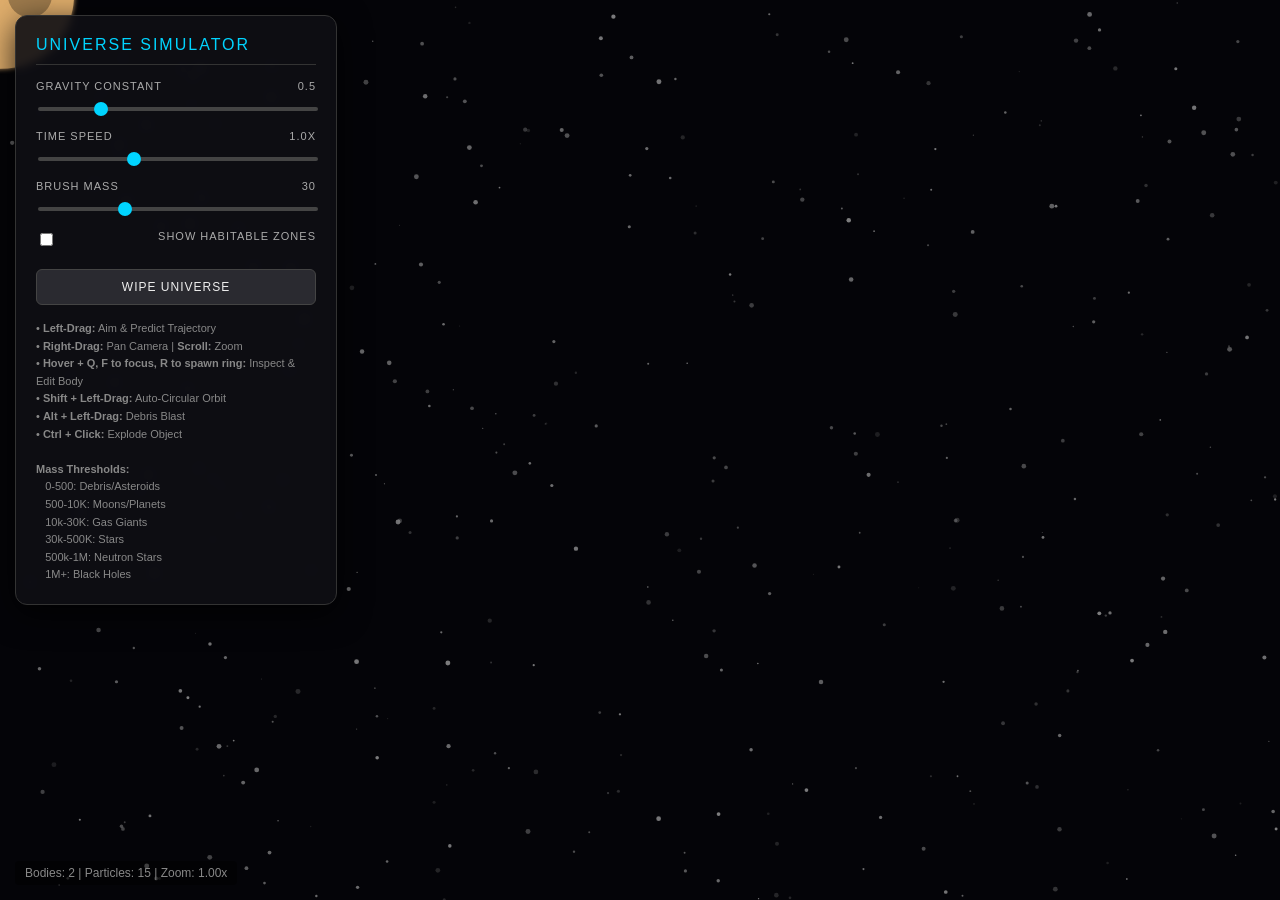
==== commit de56e62a: "reformat index.html projects section, added icons for projects" ====
--- a/2DUniSandboxSim.html
+++ b/2DUniSandboxSim.html
@@ -1,41 +1,172 @@
 <!DOCTYPE html>
 <html lang="en">
+
 <head>
     <meta charset="UTF-8">
     <meta name="viewport" content="width=device-width, initial-scale=1.0">
     <title>2D Universe Sandbox - Advanced</title>
     <style>
-        body { margin: 0; overflow: hidden; background: #050508; font-family: 'Segoe UI', Tahoma, Geneva, Verdana, sans-serif; color: white; user-select: none; }
-        canvas { display: block; cursor: crosshair; }
-        
-        #ui { position: absolute; top: 15px; left: 15px; background: rgba(15, 15, 20, 0.9); padding: 20px; border-radius: 12px; border: 1px solid #333; width: 280px; box-shadow: 0 8px 32px rgba(0,0,0,0.8); backdrop-filter: blur(4px); z-index: 10; }
-        h3 { margin: 0 0 15px 0; font-weight: 400; letter-spacing: 2px; color: #00d4ff; border-bottom: 1px solid #333; padding-bottom: 10px; font-size: 16px; }
-        .control-group { margin-bottom: 15px; }
-        label { display: flex; justify-content: space-between; font-size: 11px; text-transform: uppercase; margin-bottom: 5px; color: #aaa; letter-spacing: 1px; }
-        
-        input[type="range"] { width: 100%; height: 4px; border-radius: 2px; appearance: none; background: #444; outline: none; cursor: pointer; }
-        input[type="range"]::-webkit-slider-thumb { appearance: none; width: 14px; height: 14px; background: #00d4ff; border-radius: 50%; }
-        button { width: 100%; padding: 10px; margin-top: 5px; cursor: pointer; background: #2a2a30; color: #eee; border: 1px solid #444; border-radius: 6px; transition: 0.2s; font-size: 12px; text-transform: uppercase; letter-spacing: 1px;}
-        button:hover { background: #3a3a45; border-color: #00d4ff; box-shadow: 0 0 10px rgba(0,212,255,0.2); }
-        .instructions { margin-top: 15px; font-size: 11px; color: #888; line-height: 1.6; }
-        .stats { position: absolute; bottom: 15px; left: 15px; font-size: 12px; color: #888; pointer-events: none; background: rgba(0,0,0,0.5); padding: 5px 10px; border-radius: 4px; z-index: 10;}
+        body {
+            margin: 0;
+            overflow: hidden;
+            background: #050508;
+            font-family: 'Segoe UI', Tahoma, Geneva, Verdana, sans-serif;
+            color: white;
+            user-select: none;
+        }
+
+        canvas {
+            display: block;
+            cursor: crosshair;
+        }
+
+        #ui {
+            position: absolute;
+            top: 15px;
+            left: 15px;
+            background: rgba(15, 15, 20, 0.9);
+            padding: 20px;
+            border-radius: 12px;
+            border: 1px solid #333;
+            width: 280px;
+            box-shadow: 0 8px 32px rgba(0, 0, 0, 0.8);
+            backdrop-filter: blur(4px);
+            z-index: 10;
+        }
+
+        h3 {
+            margin: 0 0 15px 0;
+            font-weight: 400;
+            letter-spacing: 2px;
+            color: #00d4ff;
+            border-bottom: 1px solid #333;
+            padding-bottom: 10px;
+            font-size: 16px;
+        }
+
+        .control-group {
+            margin-bottom: 15px;
+        }
+
+        label {
+            display: flex;
+            justify-content: space-between;
+            font-size: 11px;
+            text-transform: uppercase;
+            margin-bottom: 5px;
+            color: #aaa;
+            letter-spacing: 1px;
+        }
+
+        input[type="range"] {
+            width: 100%;
+            height: 4px;
+            border-radius: 2px;
+            appearance: none;
+            background: #444;
+            outline: none;
+            cursor: pointer;
+        }
+
+        input[type="range"]::-webkit-slider-thumb {
+            appearance: none;
+            width: 14px;
+            height: 14px;
+            background: #00d4ff;
+            border-radius: 50%;
+        }
+
+        button {
+            width: 100%;
+            padding: 10px;
+            margin-top: 5px;
+            cursor: pointer;
+            background: #2a2a30;
+            color: #eee;
+            border: 1px solid #444;
+            border-radius: 6px;
+            transition: 0.2s;
+            font-size: 12px;
+            text-transform: uppercase;
+            letter-spacing: 1px;
+        }
+
+        button:hover {
+            background: #3a3a45;
+            border-color: #00d4ff;
+            box-shadow: 0 0 10px rgba(0, 212, 255, 0.2);
+        }
+
+        .instructions {
+            margin-top: 15px;
+            font-size: 11px;
+            color: #888;
+            line-height: 1.6;
+        }
+
+        .stats {
+            position: absolute;
+            bottom: 15px;
+            left: 15px;
+            font-size: 12px;
+            color: #888;
+            pointer-events: none;
+            background: rgba(0, 0, 0, 0.5);
+            padding: 5px 10px;
+            border-radius: 4px;
+            z-index: 10;
+        }
 
         /* NEW EDITABLE INSPECTOR UI */
         #inspector {
-            display: none; position: absolute; background: rgba(15, 15, 25, 0.95); 
-            border: 1px solid #00d4ff; padding: 15px; border-radius: 8px; color: white; 
-            box-shadow: 0 4px 15px rgba(0, 212, 255, 0.15); font-size: 12px; z-index: 100;
+            display: none;
+            position: absolute;
+            background: rgba(15, 15, 25, 0.95);
+            border: 1px solid #00d4ff;
+            padding: 15px;
+            border-radius: 8px;
+            color: white;
+            box-shadow: 0 4px 15px rgba(0, 212, 255, 0.15);
+            font-size: 12px;
+            z-index: 100;
             width: 180px;
         }
-        #inspector h4 { margin: 0 0 10px 0; color: #00d4ff; font-weight: normal; border-bottom: 1px solid #333; padding-bottom: 5px;}
-        .prop-row { display: flex; justify-content: space-between; align-items: center; margin-bottom: 6px; color: #aaa;}
-        .prop-row input { 
-            background: transparent; border: none; border-bottom: 1px dashed #666; 
-            color: #fff; width: 70px; font-family: monospace; font-size: 12px; text-align: right; outline: none;
-        }
-        .prop-row input:focus { border-bottom-color: #00d4ff; background: rgba(0, 212, 255, 0.1); }
+
+        #inspector h4 {
+            margin: 0 0 10px 0;
+            color: #00d4ff;
+            font-weight: normal;
+            border-bottom: 1px solid #333;
+            padding-bottom: 5px;
+        }
+
+        .prop-row {
+            display: flex;
+            justify-content: space-between;
+            align-items: center;
+            margin-bottom: 6px;
+            color: #aaa;
+        }
+
+        .prop-row input {
+            background: transparent;
+            border: none;
+            border-bottom: 1px dashed #666;
+            color: #fff;
+            width: 70px;
+            font-family: monospace;
+            font-size: 12px;
+            text-align: right;
+            outline: none;
+        }
+
+        .prop-row input:focus {
+            border-bottom-color: #00d4ff;
+            background: rgba(0, 212, 255, 0.1);
+        }
     </style>
 </head>
+
 <body>
     <div id="ui">
         <h3>UNIVERSE SIMULATOR</h3>
@@ -52,7 +183,8 @@
             <input type="range" id="massRange" min="0" max="100" step="1" value="30">
         </div>
         <div class="control-group" style="margin-top: 10px;">
-            <label style="cursor:pointer;"><input type="checkbox" id="showHabZone" style="width:auto; margin-right:5px;"> Show Habitable Zones</label>
+            <label style="cursor:pointer;"><input type="checkbox" id="showHabZone"
+                    style="width:auto; margin-right:5px;"> Show Habitable Zones</label>
         </div>
 
         <button id="clearBtn">Wipe Universe</button>
@@ -90,10 +222,11 @@
     <canvas id="simCanvas"></canvas>
 
     <script>
+        console.log("TODO: habitable zones are not working with the camera controls, they are stuck inside one small box.")
         const canvas = document.getElementById('simCanvas');
         const ctx = canvas.getContext('2d');
         const stats = document.getElementById('stats');
-        
+
         // DOM Inspector Elements
         const inspector = document.getElementById('inspector');
         const insType = document.getElementById('ins-type');
@@ -122,11 +255,11 @@
         let rightDragStart = { x: 0, y: 0 };
         let mouseScreenX = 0, mouseScreenY = 0;
         let followedBody = null;
-        let uiTarget = null; 
-
-        let backgroundStars = Array.from({length: 400}, () => ({
-            x: (Math.random() - 0.5) * 5000, 
-            y: (Math.random() - 0.5) * 5000, 
+        let uiTarget = null;
+
+        let backgroundStars = Array.from({ length: 400 }, () => ({
+            x: (Math.random() - 0.5) * 5000,
+            y: (Math.random() - 0.5) * 5000,
             size: Math.random() * 2 + 0.5,
             alpha: Math.random() * 0.8 + 0.2,
             parallax: Math.random() * 0.08 + 0.01 // Different speeds for 3D depth
@@ -138,8 +271,8 @@
 
         function screenToWorld(sx, sy) {
             return {
-                x: (sx - canvas.width/2) / camera.zoom - camera.x + canvas.width/2,
-                y: (sy - canvas.height/2) / camera.zoom - camera.y + canvas.height/2
+                x: (sx - canvas.width / 2) / camera.zoom - camera.x + canvas.width / 2,
+                y: (sy - canvas.height / 2) / camera.zoom - camera.y + canvas.height / 2
             };
         }
 
@@ -164,35 +297,35 @@
                 ctx.globalAlpha = Math.max(0, this.life / this.maxLife);
                 ctx.fillStyle = this.color;
                 ctx.beginPath();
-                ctx.arc(this.x, this.y, this.size, 0, Math.PI*2);
+                ctx.arc(this.x, this.y, this.size, 0, Math.PI * 2);
                 ctx.fill();
                 ctx.globalAlpha = 1.0;
             }
         }
-        
+
         const T_ASTEROID = 50;
         const T_MOON = 500;
         const T_PLANET = 2500;
         const T_GASGIANT = 10000;
-        const T_LOW_STAR = 30000;      
-        const T_MID_STAR = 80000;      
-        const T_HIGH_STAR = 200000;    
-        const T_NEUTRON_STAR = 500000; 
-        const T_BLACK_HOLE = 1000000;  
+        const T_LOW_STAR = 30000;
+        const T_MID_STAR = 80000;
+        const T_HIGH_STAR = 200000;
+        const T_NEUTRON_STAR = 500000;
+        const T_BLACK_HOLE = 1000000;
 
         class GasCloud {
             constructor(x, y, mass) {
                 this.x = x; this.y = y; this.mass = mass;
-                this.life = 30 * 60; 
+                this.life = 30 * 60;
                 this.maxLife = this.life;
                 this.particles = [];
-                let spread = Math.max(300, Math.sqrt(mass) * 4); 
-                for(let i=0; i<100; i++) {
+                let spread = Math.max(300, Math.sqrt(mass) * 4);
+                for (let i = 0; i < 100; i++) {
                     this.particles.push({
-                        ox: (Math.random()-0.5)*spread, 
-                        oy: (Math.random()-0.5)*spread,
-                        c: `hsl(${Math.random()*360}, 80%, 60%)`, 
-                        s: Math.random()*(spread*0.05)+10
+                        ox: (Math.random() - 0.5) * spread,
+                        oy: (Math.random() - 0.5) * spread,
+                        c: `hsl(${Math.random() * 360}, 80%, 60%)`,
+                        s: Math.random() * (spread * 0.05) + 10
                     });
                 }
             }
@@ -200,22 +333,22 @@
                 if (timeScale > 0) this.life -= timeScale;
             }
             draw() {
-                let progress = this.life / this.maxLife; 
+                let progress = this.life / this.maxLife;
                 ctx.save();
                 ctx.translate(this.x, this.y);
                 ctx.globalAlpha = Math.min(0.6, progress + 0.1);
-                for(let p of this.particles) {
-                    let cx = p.ox * progress; 
+                for (let p of this.particles) {
+                    let cx = p.ox * progress;
                     let cy = p.oy * progress;
                     ctx.beginPath();
-                    ctx.arc(cx, cy, p.s * progress + 2, 0, Math.PI*2);
+                    ctx.arc(cx, cy, p.s * progress + 2, 0, Math.PI * 2);
                     ctx.fillStyle = p.c;
                     ctx.fill();
                 }
                 ctx.restore();
             }
         }
-        
+
         class Body {
             constructor(x, y, vx, vy, mass) {
                 this.x = x; this.y = y; this.vx = vx; this.vy = vy;
@@ -223,37 +356,37 @@
                 this.trail = [];
                 this.accretionHeat = 0;
                 this.angle = 0;
-                this.rotSpd = 0; 
+                this.rotSpd = 0;
                 this.age = 0;
                 this.accretionFuel = 0;
                 this.timeInHabZone = 0;
                 this.isHabitable = false;
-                this.temperature = mass >= T_LOW_STAR ? mass * 0.5 : 300; 
+                this.temperature = mass >= T_LOW_STAR ? mass * 0.5 : 300;
                 this.updateProperties();
             }
-            
+
             updateProperties() {
                 if (this.mass >= T_BLACK_HOLE) {
-                    this.radius = Math.max(8, Math.sqrt(this.mass) * 0.08); 
+                    this.radius = Math.max(8, Math.sqrt(this.mass) * 0.08);
                 } else if (this.mass >= T_NEUTRON_STAR) {
-                    this.radius = Math.max(5, Math.sqrt(this.mass) * 0.15); 
+                    this.radius = Math.max(5, Math.sqrt(this.mass) * 0.15);
                 } else {
-                    this.radius = Math.max(2, Math.sqrt(this.mass) * 0.6); 
+                    this.radius = Math.max(2, Math.sqrt(this.mass) * 0.6);
                 }
 
                 this.isQuasar = false;
 
                 if (this.mass >= T_BLACK_HOLE) {
-                    this.type = 'Black Hole'; this.color = '#000000'; 
+                    this.type = 'Black Hole'; this.color = '#000000';
                     if (this.accretionFuel > 50 && Math.abs(this.rotSpd) > 0.05) this.isQuasar = true;
                     else this.isQuasar = false;
                 } else if (this.mass >= T_NEUTRON_STAR) {
-                    this.type = 'Neutron Star'; this.color = '#e6ffff'; 
+                    this.type = 'Neutron Star'; this.color = '#e6ffff';
                 } else if (this.mass >= T_LOW_STAR) {
                     this.type = 'Star';
                     if (this.temperature < 3000 && this.mass < T_HIGH_STAR) {
                         this.type = 'White Dwarf'; this.color = '#ffffff';
-                        this.radius = Math.max(4, Math.sqrt(this.mass) * 0.25); 
+                        this.radius = Math.max(4, Math.sqrt(this.mass) * 0.25);
                     } else {
                         if (this.temperature < 3500) { this.color = '#ff4a2b'; }
                         else if (this.temperature < 5000) { this.color = '#ffa651'; }
@@ -279,13 +412,13 @@
                     ctx.beginPath();
                     ctx.strokeStyle = this.type === 'Black Hole' ? 'rgba(50,50,50,0.5)' : this.color;
                     ctx.lineWidth = Math.max(0.5, this.radius * 0.1); // Thicker trails for big bodies
-                    
-                    for(let i = 0; i < this.trail.length - 1; i++) {
+
+                    for (let i = 0; i < this.trail.length - 1; i++) {
                         // Fade the tail out gradually
-                        ctx.globalAlpha = (i / this.trail.length) * 0.4; 
+                        ctx.globalAlpha = (i / this.trail.length) * 0.4;
                         ctx.beginPath();
                         ctx.moveTo(this.trail[i].x, this.trail[i].y);
-                        ctx.lineTo(this.trail[i+1].x, this.trail[i+1].y);
+                        ctx.lineTo(this.trail[i + 1].x, this.trail[i + 1].y);
                         ctx.stroke();
                     }
                     ctx.globalAlpha = 1.0;
@@ -294,23 +427,23 @@
                 ctx.save();
                 ctx.translate(this.x, this.y);
                 ctx.rotate(this.angle);
-                
+
                 if (this.type === 'Black Hole') {
                     // Lensing effect color based on temperature
                     let bhOutline = this.temperature > 5000 ? 'rgba(255, 200, 100, 1)' : 'rgba(255, 255, 255, 0.6)';
                     let lensRadius = this.radius * (2.5 + Math.abs(this.rotSpd) * 5);
-                    
-                    let lensGrad = ctx.createRadialGradient(0,0, this.radius, 0,0, lensRadius);
+
+                    let lensGrad = ctx.createRadialGradient(0, 0, this.radius, 0, 0, lensRadius);
                     lensGrad.addColorStop(0, '#000');
                     lensGrad.addColorStop(0.1, bhOutline);
                     lensGrad.addColorStop(0.4, 'rgba(255, 150, 50, 0.1)'); // Orange shifted lensing
                     lensGrad.addColorStop(1, 'rgba(0,0,0,0)');
-                    
+
                     ctx.beginPath();
                     ctx.arc(0, 0, lensRadius, 0, Math.PI * 2);
                     ctx.fillStyle = lensGrad;
                     ctx.fill();
-                    
+
                     if (this.isQuasar) {
                         // Scientifically accurate accretion disk colors (White -> Yellow -> Orange -> Red)
                         let diskRadius = this.radius * (4.5 + Math.min(this.accretionFuel * 0.1, 5));
@@ -323,13 +456,13 @@
 
                         ctx.beginPath();
                         // Tilt the disk slightly based on rotation
-                        ctx.ellipse(0, 0, diskRadius, diskRadius * 0.35, this.rotSpd * 10, 0, Math.PI*2);
+                        ctx.ellipse(0, 0, diskRadius, diskRadius * 0.35, this.rotSpd * 10, 0, Math.PI * 2);
                         ctx.fillStyle = diskGrad;
-                        ctx.shadowBlur = this.accretionFuel > 10 ? 40 : 15; 
+                        ctx.shadowBlur = this.accretionFuel > 10 ? 40 : 15;
                         ctx.shadowColor = '#ff6600';
                         ctx.fill();
                         ctx.shadowBlur = 0; // Reset
-                        
+
                         // Relativistic Jets
                         let jetLength = this.mass * 0.0002;
                         let jetGradient = ctx.createLinearGradient(0, -jetLength, 0, jetLength);
@@ -338,49 +471,49 @@
                         jetGradient.addColorStop(0.6, 'rgba(255, 255, 255, 0.9)');
                         jetGradient.addColorStop(1, 'rgba(255, 150, 50, 0)');
                         ctx.fillStyle = jetGradient;
-                        ctx.fillRect(-this.radius*0.2, -jetLength, this.radius*0.4, jetLength*2);
-                    }
-                    
+                        ctx.fillRect(-this.radius * 0.2, -jetLength, this.radius * 0.4, jetLength * 2);
+                    }
+
                     // The Event Horizon
                     ctx.beginPath();
                     ctx.arc(0, 0, this.radius, 0, Math.PI * 2);
                     ctx.fillStyle = '#000';
                     ctx.fill();
                     ctx.restore();
-                    return; 
+                    return;
                 }
                 if (this.type === 'Neutron Star' && Math.abs(this.rotSpd) > 0.05) {
                     ctx.save();
                     // Counter-rotate to detach beam from physical body angle, then apply wobble
-                    ctx.rotate(-this.angle); 
+                    ctx.rotate(-this.angle);
                     let wobble = Math.sin(this.age * this.rotSpd * 5) * 0.2;
                     ctx.rotate(wobble);
-
+                    ctx.rotate(Math.PI / 2);
                     let beamLength = this.radius * 30;
                     let pGrad = ctx.createLinearGradient(-beamLength, 0, beamLength, 0);
                     pGrad.addColorStop(0, 'rgba(150, 50, 255, 0)');
                     pGrad.addColorStop(0.48, 'rgba(200, 150, 255, 0.8)');
                     pGrad.addColorStop(0.52, 'rgba(200, 150, 255, 0.8)');
                     pGrad.addColorStop(1, 'rgba(150, 50, 255, 0)');
-                    
+
                     ctx.fillStyle = pGrad;
                     ctx.globalAlpha = Math.abs(Math.cos(this.age * this.rotSpd * 2)); // Pulse effect
-                    ctx.fillRect(-beamLength, -this.radius*0.3, beamLength*2, this.radius*0.6);
+                    ctx.fillRect(-beamLength, -this.radius * 0.3, beamLength * 2, this.radius * 0.6);
                     ctx.restore();
                 }
 
                 ctx.beginPath();
                 ctx.arc(0, 0, this.radius, 0, Math.PI * 2);
                 ctx.fillStyle = this.color;
-                
+
                 if (this.glow > 0) {
                     ctx.shadowBlur = this.glow;
                     ctx.shadowColor = this.color;
-                } 
+                }
                 ctx.fill();
 
-                
-                if (this.type !== 'Black Hole' && this.type !== 'Star' && this.type !== 'White Dwarf' && this.type !== 'Neutron Star') {                    
+
+                if (this.type !== 'Black Hole' && this.type !== 'Star' && this.type !== 'White Dwarf' && this.type !== 'Neutron Star') {
                     ctx.fillStyle = 'rgba(0,0,0,0.3)';
                     // Draw Comet Tail
                     if (this.isComet && this.tailVec) {
@@ -388,21 +521,21 @@
                         let grad = ctx.createLinearGradient(this.x, this.y, this.x + this.tailVec.x * tailLen, this.y + this.tailVec.y * tailLen);
                         grad.addColorStop(0, `rgba(150, 200, 255, ${0.7 * this.tailIntensity})`);
                         grad.addColorStop(1, 'rgba(150, 200, 255, 0)');
-                        
+
                         ctx.beginPath();
                         ctx.moveTo(this.x, this.y);
                         ctx.lineTo(this.x + this.tailVec.x * tailLen, this.y + this.tailVec.y * tailLen);
                         ctx.lineWidth = this.radius * 1.5;
                         ctx.strokeStyle = grad;
                         ctx.stroke();
-                        
+
                         this.isComet = false; // Reset for the next frame
                     }
                     ctx.beginPath();
-                    ctx.arc(this.radius * 0.4, 0, this.radius * 0.3, 0, Math.PI*2);
+                    ctx.arc(this.radius * 0.4, 0, this.radius * 0.3, 0, Math.PI * 2);
                     ctx.fill();
                 }
-                
+
                 ctx.restore();
             }
 
@@ -410,17 +543,17 @@
                 this.x += this.vx * timeScale;
                 this.y += this.vy * timeScale;
                 this.angle += this.rotSpd * timeScale;
-                
-                let speedSq = this.vx*this.vx + this.vy*this.vy;
-                
+
+                let speedSq = this.vx * this.vx + this.vy * this.vy;
+
                 if (timeScale > 0 && (this.temperature > 1000 || speedSq > 25)) {
                     if (Math.random() < 0.4) {
                         let tailColor = this.type === 'Star' ? this.color : (this.temperature > 800 ? '#ff6600' : '#bbddff');
                         particles.push(new Particle(
-                            this.x + (Math.random()-0.5)*this.radius, 
-                            this.y + (Math.random()-0.5)*this.radius, 
-                            -this.vx * 0.2 + (Math.random()-0.5), 
-                            -this.vy * 0.2 + (Math.random()-0.5), 
+                            this.x + (Math.random() - 0.5) * this.radius,
+                            this.y + (Math.random() - 0.5) * this.radius,
+                            -this.vx * 0.2 + (Math.random() - 0.5),
+                            -this.vy * 0.2 + (Math.random() - 0.5),
                             1.5, tailColor, Math.random() * 2 + 1
                         ));
                     }
@@ -428,7 +561,7 @@
 
                 if (timeScale > 0) {
                     if (this.type === 'Star') {
-                        this.temperature = this.mass * 0.5; 
+                        this.temperature = this.mass * 0.5;
                     } else if (this.type !== 'White Dwarf' && this.type !== 'Neutron Star') {
                         if (this.temperature > 3) this.temperature -= (this.temperature - 3) * 0.002 * timeScale;
                     }
@@ -445,7 +578,7 @@
                         if (this.temperature >= 260 && this.temperature <= 340) {
                             this.timeInHabZone += timeScale;
                             // 60 seconds at 60fps = 3600 frames
-                            if (this.timeInHabZone > 3600 && !this.isHabitable) { 
+                            if (this.timeInHabZone > 3600 && !this.isHabitable) {
                                 this.isHabitable = true;
                                 this.color = '#2E8B57'; // Lush Earth Green/Blue
                             }
@@ -462,15 +595,15 @@
                 if (timeScale > 0 && this.mass >= T_LOW_STAR) {
                     this.age += timeScale;
                     // Massive stars burn out exponentially faster than small ones
-                    let lifespan = 200000000 / this.mass; 
-                    
+                    let lifespan = 200000000 / this.mass;
+
                     if (this.age > lifespan && this.type === 'Star') {
                         if (this.mass >= T_NEUTRON_STAR) {
                             // Massive stars explode, leaving a remnant
                             triggerSupernova(this.x, this.y, this.mass);
-                            this.mass = this.mass * 0.2; 
-                            this.updateProperties(); 
-                        } else if(this.mass<T_MID_STAR) {
+                            this.mass = this.mass * 0.2;
+                            this.updateProperties();
+                        } else if (this.mass < T_MID_STAR) {
                             // Smaller stars quietly puff off their outer layers
                             this.mass = this.mass * 0.4;
                             this.temperature = 2500;
@@ -480,95 +613,69 @@
                 }
 
                 if (timeScale > 0) {
-                    this.trail.push({x: this.x, y: this.y});
+                    this.trail.push({ x: this.x, y: this.y });
                     if (this.trail.length > 80) this.trail.shift();
                 }
 
-                // --- NEW: Pulsar Radiation Beam Physics ---
                 if (timeScale > 0 && this.type === 'Neutron Star' && Math.abs(this.rotSpd) > 0.05) {
-                    // Calculate the current angle of the sweeping visual beam
-                    let beamAngle1 = (this.angle + Math.sin(this.age * this.rotSpd * 5) * 0.2) % (Math.PI * 2);
-                    let beamAngle2 = (beamAngle1 + Math.PI) % (Math.PI * 2); // The opposite side of the beam
-                    
+                    // 1. Match the visual angle perfectly (note the negative sign!)
+                    let wobble = Math.sin(this.age * this.rotSpd * 5) * 0.2;
+                    let beamAngle = -this.angle + wobble;
+
+                    // Pre-calculate sin and cos for the projection
+                    let cosA = Math.cos(beamAngle);
+                    let sinA = Math.sin(beamAngle);
+
+                    let beamLength = this.radius * 30;
+                    let beamHalfWidth = this.radius * 0.3;
+
                     bodies.forEach(b => {
                         if (b === this) return;
+
                         let dx = b.x - this.x;
                         let dy = b.y - this.y;
-                        let dist = Math.hypot(dx, dy);
-                        
-                        if (dist < this.radius * 60) {
-                            let angleToBody = Math.atan2(dy, dx);
-                            if (angleToBody < 0) angleToBody += Math.PI * 2;
-                            if (beamAngle1 < 0) beamAngle1 += Math.PI * 2;
-                            if (beamAngle2 < 0) beamAngle2 += Math.PI * 2;
-
-                            // Check if body is within the narrow 0.15 radian sweep of the beam
-                            let diff1 = Math.abs(angleToBody - beamAngle1);
-                            let diff2 = Math.abs(angleToBody - beamAngle2);
-                            if (diff1 > Math.PI) diff1 = Math.PI * 2 - diff1;
-                            if (diff2 > Math.PI) diff2 = Math.PI * 2 - diff2;
-                            
-                            if (diff1 < 0.15 || diff2 < 0.15) { 
-                                // Flash-fry the planet with radiation
-                                b.temperature += (6000 / dist) * timeScale;
-                                
-                                // Solar wind physically pushes the object away
-                                let push = (this.mass * 20) / (dist * dist);
-                                b.vx += (dx/dist) * push * timeScale;
-                                b.vy += (dy/dist) * push * timeScale;
-                                
-                                // Vaporize debris instantly
-                                if (b.mass < 5 && b.temperature > 1500) b.mass -= 0.5 * timeScale;
-                            }
+
+
+                        let localX = dx * cosA + dy * sinA;
+                        let localY = -dx * sinA + dy * cosA;
+
+                        if (Math.abs(localX) <= beamLength && Math.abs(localY) <= beamHalfWidth) {
+
+                            let dist = Math.hypot(dx, dy);
+
+                            b.temperature += (6000 / dist) * timeScale;
+
+                            let push = (this.mass * 20) / (dist * dist);
+                            b.vx += (dx / dist) * push * timeScale;
+                            b.vy += (dy / dist) * push * timeScale;
+
+                            if (b.mass < 5 && b.temperature > 1500) b.mass -= 0.5 * timeScale;
                         }
                     });
                 }
             }
         }
-        
-        // function triggerSupernova(x, y, power) {
-        //     let blastRadius = Math.max(500, Math.sqrt(power) * 2);
-        //     explosions.push({ x: x, y: y, radius: 10, maxRadius: blastRadius, life: 1.0, type: 'supernova' });
-        //     clouds.push(new GasCloud(x, y, power));
-
-        //     bodies.forEach(b => {
-        //         let dx = b.x - x; let dy = b.y - y;
-        //         let dist = Math.sqrt(dx*dx + dy*dy);
-        //         if (dist > 0 && dist < power * 0.5) {
-        //             let force = power / (dist * 1.5);
-        //             b.vx += (dx / dist) * force; b.vy += (dy / dist) * force;
-        //             b.temperature += (power * 10) / dist; 
-        //             b.updateProperties(); 
-        //         }
-        //     });
-
-        //     for(let i=0; i<150; i++) {
-        //         let angle = Math.random() * Math.PI * 2;
-        //         let spd = Math.random() * Math.sqrt(power)*0.02 + 15;
-        //         let pColor = Math.random() > 0.5 ? '#ffffff' : '#cc88ff'; 
-        //         particles.push(new Particle(x, y, Math.cos(angle)*spd, Math.sin(angle)*spd, 4.0, pColor, Math.random()*6+2));
-        //     }
-        // }
+
         function triggerSupernova(x, y, mass) {
             // 1. Create the visual expanding shockwave
-            shockwaves.push({ 
-                x: x, y: y, 
-                radius: 15, 
-                maxRadius: mass * 3, 
+            shockwaves.push({
+                x: x, y: y,
+                radius: 15,
+                maxRadius: mass * 3,
                 alpha: 1.0,
                 glow: '#fff'
             });
-            
+
             // 2. Spawn realistic non-colliding glowing gas clouds
             clouds.push(new GasCloud(x, y, mass));
-            
+
             // 3. Eject rocky debris and dead planets
             let debrisCount = Math.min(40, Math.floor(mass / 1000));
-            for(let i = 0; i < debrisCount; i++) {
+            for (let i = 0; i < debrisCount; i++) {
                 let angle = Math.random() * Math.PI * 2;
                 let speed = Math.random() * 20 + 5;
                 let rockMass = Math.random() * 800 + 10; // Mix of asteroids and dead planets
-                let rock = new Body(x + Math.cos(angle)*(mass*0.01), y + Math.sin(angle)*(mass*0.01), Math.cos(angle)*speed, Math.sin(angle)*speed, rockMass);
+                let rock = new Body(x + Math.cos(angle) * (mass * 0.01), y + Math.sin(angle) * (mass * 0.01), Math.cos(angle) * speed, Math.sin(angle) * speed, rockMass);
                 rock.temperature = 8000; // Scorching hot from the blast
                 bodies.push(rock);
             }
@@ -578,12 +685,12 @@
                 let dx = b.x - x;
                 let dy = b.y - y;
                 let dist = Math.hypot(dx, dy);
-                
+
                 if (dist > 0 && dist < mass * 4) {
-                    let pushForce = (mass * 200) / (dist * dist); 
+                    let pushForce = (mass * 200) / (dist * dist);
                     b.vx += (dx / dist) * pushForce;
                     b.vy += (dy / dist) * pushForce;
-                    b.temperature += (mass * 80) / dist; 
+                    b.temperature += (mass * 80) / dist;
                 }
             });
         }
@@ -602,42 +709,42 @@
                     // --- NEW: Gradual Roche Limit Disintegration ---
                     // Determine if one body is significantly larger to act as the tidal shredder
                     let mRatio = b1.mass / b2.mass;
-                    let massive = mRatio > 15 ? b1 : (mRatio < 1/15 ? b2 : null);
-                    let small = mRatio > 15 ? b2 : (mRatio < 1/15 ? b1 : null);
+                    let massive = mRatio > 15 ? b1 : (mRatio < 1 / 15 ? b2 : null);
+                    let small = mRatio > 15 ? b2 : (mRatio < 1 / 15 ? b1 : null);
 
                     if (massive && small && massive.type !== 'Black Hole') {
                         // The Roche Limit distance approximation
-                        let rocheLimit = massive.radius * (massive.isQuasar ? 15.0 : 3.5);                        
+                        let rocheLimit = massive.radius * (massive.isQuasar ? 15.0 : 3.5);
 
                         // If inside Roche limit but OUTSIDE actual collision
                         if (dist < rocheLimit && dist > massive.radius + small.radius) {
                             // Calculate how deep into the limit they are (0 = edge, 1 = surface)
                             let depth = 1 - ((dist - (massive.radius + small.radius)) / (rocheLimit - (massive.radius + small.radius)));
-                            
+
                             // Exponential shredding closer to the surface
-                            let shredRate = small.mass * 0.005 * Math.pow(depth, 2) * timeScale; 
+                            let shredRate = small.mass * 0.005 * Math.pow(depth, 2) * timeScale;
 
                             if (shredRate > 0 && small.mass > 5) { // Stop shredding once it's tiny debris
                                 small.mass -= shredRate;
                                 if (massive.type === 'Black Hole') {
                                     massive.accretionFuel += shredRate; // Fuel the quasar disc
                                 } else {
-                                    massive.mass += shredRate * 0.2; 
+                                    massive.mass += shredRate * 0.2;
                                 }
                                 small.updateProperties();
                                 massive.updateProperties();
 
                                 // Visual ring particles tearing off the small body
                                 if (Math.random() < 0.4) {
-                                    let perpX = -dy/dist; let perpY = dx/dist;
+                                    let perpX = -dy / dist; let perpY = dx / dist;
                                     // Make debris orbit the massive body
-                                    let pVx = small.vx + (Math.random()-0.5)*2;
-                                    let pVy = small.vy + (Math.random()-0.5)*2;
-                                    
+                                    let pVx = small.vx + (Math.random() - 0.5) * 2;
+                                    let pVy = small.vy + (Math.random() - 0.5) * 2;
+
                                     particles.push(new Particle(
-                                        small.x + (Math.random()-0.5)*small.radius*2,
-                                        small.y + (Math.random()-0.5)*small.radius*2,
-                                        pVx, pVy, 2.0, small.color, Math.random()*2+1
+                                        small.x + (Math.random() - 0.5) * small.radius * 2,
+                                        small.y + (Math.random() - 0.5) * small.radius * 2,
+                                        pVx, pVy, 2.0, small.color, Math.random() * 2 + 1
                                     ));
                                 }
                             }
@@ -651,14 +758,14 @@
 
                         let relativeVx = b1.vx - b2.vx;
                         let relativeVy = b1.vy - b2.vy;
-                        let impactSpeedSq = relativeVx*relativeVx + relativeVy*relativeVy;
-                        let kineticHeat = (0.5 * Math.min(b1.mass, b2.mass) * impactSpeedSq) * 0.1; 
-                        
+                        let impactSpeedSq = relativeVx * relativeVx + relativeVy * relativeVy;
+                        let kineticHeat = (0.5 * Math.min(b1.mass, b2.mass) * impactSpeedSq) * 0.1;
+
                         let blastRadius = Math.max(2, Math.min(b1.radius + b2.radius, Math.sqrt(b1.mass + b2.mass) * 0.5));
                         explosions.push({ x: b1.x, y: b1.y, radius: 2, maxRadius: blastRadius, life: 1.0, type: 'collision' });
-                        
-                        for(let p=0; p < Math.min(15, blastRadius); p++) {
-                            particles.push(new Particle(b1.x, b1.y, (Math.random()-0.5)*8, (Math.random()-0.5)*8, 1.0, '#fff', 2));
+
+                        for (let p = 0; p < Math.min(15, blastRadius); p++) {
+                            particles.push(new Particle(b1.x, b1.y, (Math.random() - 0.5) * 8, (Math.random() - 0.5) * 8, 1.0, '#fff', 2));
                         }
 
                         let originalTotalMass = b1.mass + b2.mass;
@@ -670,36 +777,36 @@
                         if (b1.type === 'Asteroid' || b2.type === 'Asteroid') {
                             if (impactSpeedSq > 20 && Math.random() < 0.2) canSplit = true;
                         } else if (originalTotalMass > T_ASTEROID && b1.type !== 'Debris' && b2.type !== 'Debris') {
-                            if (impactSpeedSq > 15) canSplit = true; 
-                        } 
-
-                        let finalMass = originalTotalMass; 
-                        let newMergedRadius = Math.max(2, Math.sqrt(finalMass) * 0.6); 
+                            if (impactSpeedSq > 15) canSplit = true;
+                        }
+
+                        let finalMass = originalTotalMass;
+                        let newMergedRadius = Math.max(2, Math.sqrt(finalMass) * 0.6);
 
                         if (canSplit) {
                             let debrisCount = Math.min(10, Math.floor(impactSpeedSq / 4));
-                            for(let d=0; d<debrisCount; d++) {
-                                let dMass = Math.random() * 8 + 2; 
-                                if (originalTotalMass - ejectedMass > dMass * 2) { 
+                            for (let d = 0; d < debrisCount; d++) {
+                                let dMass = Math.random() * 8 + 2;
+                                if (originalTotalMass - ejectedMass > dMass * 2) {
                                     ejectedMass += dMass;
-                                    let tx = -dy/dist; let ty = dx/dist; 
+                                    let tx = -dy / dist; let ty = dx / dist;
                                     let dir = d % 2 === 0 ? 1 : -1;
-                                    
-                                    let debVx = nvx + (tx * dir * Math.sqrt(impactSpeedSq)*0.8) + (Math.random()-0.5)*5;
-                                    let debVy = nvy + (ty * dir * Math.sqrt(impactSpeedSq)*0.8) + (Math.random()-0.5)*5;
-                                    
+
+                                    let debVx = nvx + (tx * dir * Math.sqrt(impactSpeedSq) * 0.8) + (Math.random() - 0.5) * 5;
+                                    let debVy = nvy + (ty * dir * Math.sqrt(impactSpeedSq) * 0.8) + (Math.random() - 0.5) * 5;
+
                                     let safeDistance = newMergedRadius + Math.max(2, Math.sqrt(dMass) * 0.6) + 15;
-                                    let debris = new Body(b1.x + tx*dir*safeDistance, b1.y + ty*dir*safeDistance, debVx, debVy, dMass);
-                                    debris.temperature = Math.max(b1.temperature, b2.temperature) + kineticHeat; 
+                                    let debris = new Body(b1.x + tx * dir * safeDistance, b1.y + ty * dir * safeDistance, debVx, debVy, dMass);
+                                    debris.temperature = Math.max(b1.temperature, b2.temperature) + kineticHeat;
                                     bodies.push(debris);
                                 }
                             }
                         }
 
                         finalMass = originalTotalMass - ejectedMass;
-                        
+
                         let eitherWasBlackHole = (b1.type === 'Black Hole' || b2.type === 'Black Hole');
-                        let isNowSupernovaMass = (finalMass >= T_NEUTRON_STAR); 
+                        let isNowSupernovaMass = (finalMass >= T_NEUTRON_STAR);
                         let newlyCollapsed = (!eitherWasBlackHole && isNowSupernovaMass && b1.mass < T_NEUTRON_STAR && b2.mass < T_NEUTRON_STAR);
 
                         const merged = new Body(
@@ -707,10 +814,10 @@
                             (b1.y * b1.mass + b2.y * b2.mass) / originalTotalMass,
                             nvx, nvy, finalMass
                         );
-                        
+
                         merged.temperature = ((b1.temperature * b1.mass) + (b2.temperature * b2.mass)) / originalTotalMass + kineticHeat;
-                        merged.rotSpd = (b1.rotSpd * b1.mass + b2.rotSpd * b2.mass) / originalTotalMass; 
-                        
+                        merged.rotSpd = (b1.rotSpd * b1.mass + b2.rotSpd * b2.mass) / originalTotalMass;
+
                         if (newlyCollapsed) triggerSupernova(merged.x, merged.y, finalMass);
 
                         bodies.splice(j, 1); bodies.splice(i, 1); bodies.push(merged);
@@ -718,11 +825,11 @@
                         // --- NEW: Transfer UI target to the new merged object ---
                         if (targetWasDestroyed) uiTarget = merged;
 
-                        return; 
+                        return;
                     }
 
                     const force = (G * b1.mass * b2.mass) / distSq;
-                    
+
                     // Radiant Stellar Heating (Inverse-Square Law & Temp Cap)
                     if (b1.temperature > 1000 || b2.temperature > 1000) {
                         // Area of effect scaling based on radius
@@ -741,7 +848,7 @@
                     // Comet Tails (Stellar wind pushes gas away from small icy bodies)
                     let isComet1 = (b2.type === 'Star' && b1.mass <= 15 && b1.temperature < 400);
                     let isComet2 = (b1.type === 'Star' && b2.mass <= 15 && b2.temperature < 400);
-                    
+
                     if (isComet1 && dist < b2.radius * 30) {
                         b1.isComet = true;
                         b1.tailVec = { x: (b1.x - b2.x) / dist, y: (b1.y - b2.y) / dist };
@@ -757,7 +864,7 @@
                     let tidalHeat = (force / dist) * 0.05 * timeScale;
                     if (b1.type !== 'Star' && b1.type !== 'Black Hole') b1.temperature += tidalHeat / b1.mass;
                     if (b2.type !== 'Star' && b2.type !== 'Black Hole') b2.temperature += tidalHeat / b2.mass;
-                    
+
                     const acc1 = force / b1.mass;
                     const acc2 = force / b2.mass;
 
@@ -773,18 +880,18 @@
             ctx.beginPath();
             ctx.strokeStyle = 'rgba(0, 212, 255, 0.8)';
             ctx.setLineDash([5, 5]);
-            ctx.lineWidth = 2 / camera.zoom; 
-            
+            ctx.lineWidth = 2 / camera.zoom;
+
             let simX = startX; let simY = startY;
             let simVx = initVx; let simVy = initVy;
             let simMass = currentMass;
             ctx.moveTo(simX, simY);
 
-            let stepTime = timeScale === 0 ? 1 : timeScale; 
-            for(let step = 0; step < 200; step++) {
-                for(let b of bodies) {
+            let stepTime = timeScale === 0 ? 1 : timeScale;
+            for (let step = 0; step < 200; step++) {
+                for (let b of bodies) {
                     let dx = b.x - simX; let dy = b.y - simY;
-                    let distSq = dx*dx + dy*dy;
+                    let distSq = dx * dx + dy * dy;
                     let dist = Math.sqrt(distSq);
                     if (dist < b.radius + Math.max(2, Math.sqrt(simMass) * 0.6)) break;
 
@@ -806,7 +913,7 @@
                 let ex = explosions[i];
                 ctx.beginPath();
                 let grad = ctx.createRadialGradient(ex.x, ex.y, 0, ex.x, ex.y, ex.radius);
-                
+
                 if (ex.type === 'supernova') {
                     grad.addColorStop(0, `rgba(255, 255, 255, ${ex.life})`);
                     grad.addColorStop(0.1, `rgba(200, 150, 255, ${ex.life * 0.9})`);
@@ -821,7 +928,7 @@
                     ex.radius += 5 * timeScale;
                     ex.life -= 0.05 * timeScale;
                 }
-                
+
                 ctx.arc(ex.x, ex.y, ex.radius, 0, Math.PI * 2);
                 ctx.fillStyle = grad;
                 ctx.fill();
@@ -849,7 +956,7 @@
                 if (uiTarget.debrisCount > 5) states.push("Has Rings");
                 if (uiTarget.type === 'Black Hole' && uiTarget.accretionHeat > 10) states.push("Feeding");
                 insState.innerText = states.length > 0 ? states.join(', ') : "Stable";
-                
+
             } else {
                 uiTarget = null;
                 inspector.style.display = 'none';
@@ -857,47 +964,47 @@
         }
 
         function loop() {
-            ctx.setTransform(1, 0, 0, 1, 0, 0); 
-            ctx.fillStyle = '#050508'; 
+            ctx.setTransform(1, 0, 0, 1, 0, 0);
+            ctx.fillStyle = '#050508';
             ctx.fillRect(0, 0, canvas.width, canvas.height);
 
             ctx.fillStyle = '#ffffff';
             backgroundStars.forEach(star => {
                 // Map world coordinates to screen space with parallax
-                let px = (star.x - camera.x * star.parallax + canvas.width/2) % canvas.width;
-                let py = (star.y - camera.y * star.parallax + canvas.height/2) % canvas.height;
+                let px = (star.x - camera.x * star.parallax + canvas.width / 2) % canvas.width;
+                let py = (star.y - camera.y * star.parallax + canvas.height / 2) % canvas.height;
                 if (px < 0) px += canvas.width;
                 if (py < 0) py += canvas.height;
-                
+
                 ctx.globalAlpha = star.alpha;
                 ctx.beginPath();
-                ctx.arc(px, py, star.size, 0, Math.PI*2);
+                ctx.arc(px, py, star.size, 0, Math.PI * 2);
                 ctx.fill();
             });
             ctx.globalAlpha = 1.0;
 
             // Gentle motion blur tint
-            ctx.fillStyle = 'rgba(5, 5, 8, 0.3)'; 
+            ctx.fillStyle = 'rgba(5, 5, 8, 0.3)';
             ctx.fillRect(0, 0, canvas.width, canvas.height);
 
-            ctx.setTransform(1, 0, 0, 1, 0, 0); 
-            ctx.fillStyle = 'rgba(5, 5, 8, 0.3)'; 
+            ctx.setTransform(1, 0, 0, 1, 0, 0);
+            ctx.fillStyle = 'rgba(5, 5, 8, 0.3)';
             ctx.fillRect(0, 0, canvas.width, canvas.height);
 
             // Camera tracking logic
             if (followedBody) {
                 // Smoothly interpolate camera position toward the body
-                camera.x = -followedBody.x+canvas.width/2;
-                camera.y = -followedBody.y+canvas.height/2;
-                
+                camera.x = -followedBody.x + canvas.width / 2;
+                camera.y = -followedBody.y + canvas.height / 2;
+
                 // Stop tracking if the body was destroyed
                 if (!bodies.includes(followedBody)) followedBody = uiTarget;
             }
 
             ctx.save();
-            ctx.translate(canvas.width/2, canvas.height/2);
+            ctx.translate(canvas.width / 2, canvas.height / 2);
             ctx.scale(camera.zoom, camera.zoom);
-            ctx.translate(camera.x - canvas.width/2, camera.y - canvas.height/2);
+            ctx.translate(camera.x - canvas.width / 2, camera.y - canvas.height / 2);
 
             for (let i = clouds.length - 1; i >= 0; i--) {
                 clouds[i].update();
@@ -911,8 +1018,8 @@
             }
 
             if (timeScale > 0) resolveGravity();
-            
-            
+
+
             if (showHabZone && showHabZone.checked) {
                 let res = 15; // Grid resolution (15px is a great balance of speed/quality)
                 let heatSources = bodies.filter(b => b.temperature > 1000);
@@ -920,25 +1027,25 @@
                 if (heatSources.length > 0) {
                     ctx.fillStyle = 'rgba(46, 139, 87, 0.25)';
                     ctx.beginPath(); // Start batching shapes (Massive performance boost)
-                    
+
                     for (let x = 0; x < canvas.width; x += res) {
                         for (let y = 0; y < canvas.height; y += res) {
-                            let worldPos = screenToWorld(x + res/2, y + res/2);
+                            let worldPos = screenToWorld(x + res / 2, y + res / 2);
                             let combinedFlux = 0;
-                            
+
                             // Combine heat from ALL nearby stars
                             for (let s of heatSources) {
                                 let dx = worldPos.x - s.x;
                                 let dy = worldPos.y - s.y;
-                                let distSq = dx*dx + dy*dy;
+                                let distSq = dx * dx + dy * dy;
                                 if (distSq > s.radius * s.radius) {
                                     // Inverse square law for heat flux
                                     combinedFlux += (s.temperature * s.radius * s.radius) / distSq;
                                 }
                             }
-                            
+
                             // Thresholds for liquid water (You can tweak these!)
-                            if (combinedFlux > 300 && combinedFlux < 1200) { 
+                            if (combinedFlux > 300 && combinedFlux < 1200) {
                                 ctx.rect(x, y, res, res); // Add to the batch
                             }
                         }
@@ -950,31 +1057,31 @@
             bodies.forEach(b => { b.update(); b.draw(); });
             for (let i = shockwaves.length - 1; i >= 0; i--) {
                 let sw = shockwaves[i];
-                
+
                 // NEW: Shockwave slows down logarithmically as it reaches max radius
                 let speed = Math.max(1, (1 - (sw.radius / sw.maxRadius)) * 30) * timeScale;
-                sw.radius += speed; 
-                sw.alpha -= 0.005 * timeScale; 
-                
+                sw.radius += speed;
+                sw.alpha -= 0.005 * timeScale;
+
                 if (sw.alpha <= 0 || sw.radius >= sw.maxRadius) {
                     shockwaves.splice(i, 1);
                     continue;
                 }
-                
+
                 ctx.beginPath();
                 ctx.arc(sw.x, sw.y, sw.radius, 0, Math.PI * 2);
                 ctx.lineWidth = Math.max(1, sw.alpha * 15); // Thick at first, thins out
-                
+
                 // Initial bright glow fading to nebula colors
                 let colorBase = sw.alpha > 0.6 ? '255, 255, 255' : '150, 100, 255';
                 ctx.strokeStyle = `rgba(${colorBase}, ${sw.alpha})`;
                 ctx.stroke();
             }
 
-            for(let i = particles.length - 1; i >= 0; i--) {
+            for (let i = particles.length - 1; i >= 0; i--) {
                 particles[i].update();
                 particles[i].draw();
-                if(particles[i].life <= 0) particles.splice(i, 1);
+                if (particles[i].life <= 0) particles.splice(i, 1);
             }
 
             drawExplosions();
@@ -997,7 +1104,7 @@
                 drawPredictedTrajectory(dragStart.x, dragStart.y, vx, vy);
             }
 
-            ctx.restore(); 
+            ctx.restore();
 
             // Update DOM HTML UI
             updateInspector();
@@ -1032,10 +1139,10 @@
                     }
                 }
             }
-            if (e.button === 2) { 
+            if (e.button === 2) {
                 isRightDragging = true;
                 rightDragStart = { x: e.clientX, y: e.clientY };
-            } else if (e.button === 0) { 
+            } else if (e.button === 0) {
                 isDragging = true;
                 dragStart = screenToWorld(e.clientX, e.clientY);
                 mousePos = screenToWorld(e.clientX, e.clientY);
@@ -1050,7 +1157,7 @@
                 camera.y += (e.clientY - rightDragStart.y) / camera.zoom;
                 rightDragStart = { x: e.clientX, y: e.clientY };
             }
-            mousePos = screenToWorld(e.clientX, e.clientY); 
+            mousePos = screenToWorld(e.clientX, e.clientY);
         });
 
         window.addEventListener('keydown', e => {
@@ -1059,15 +1166,15 @@
                 for (let b of bodies) {
                     let dx = b.x - mousePos.x;
                     let dy = b.y - mousePos.y;
-                    if (Math.sqrt(dx*dx + dy*dy) <= b.radius * 2 + 10) { 
-                        found = b; 
+                    if (Math.sqrt(dx * dx + dy * dy) <= b.radius * 2 + 10) {
+                        found = b;
                         break;
                     }
                 }
-                
+
                 if (found) {
                     if (uiTarget === found) {
-                        uiTarget = null; 
+                        uiTarget = null;
                         inspector.style.display = 'none';
                     } else {
                         uiTarget = found;
@@ -1076,28 +1183,28 @@
                         inspector.style.top = mouseScreenY + 15 + 'px';
                     }
                 } else {
-                    uiTarget = null; 
+                    uiTarget = null;
                     inspector.style.display = 'none';
                 }
             }
             if (e.key.toLowerCase() === 'r' && uiTarget) {
                 let numRocks = uiTarget.mass > T_LOW_STAR ? 300 : 100; // Bigger rings for stars
-                let beltRadius = uiTarget.radius * 3 + 80; 
-                
+                let beltRadius = uiTarget.radius * 3 + 80;
+
                 for (let i = 0; i < numRocks; i++) {
                     let angle = Math.random() * Math.PI * 2;
                     let dist = beltRadius + (Math.random() - 0.5) * (beltRadius * 0.2); // Belt width
-                    
+
                     // Calculate perfect circular orbit velocity
                     let orbitSpeed = Math.sqrt((G * uiTarget.mass) / dist);
-                    
+
                     let rx = uiTarget.x + Math.cos(angle) * dist;
                     let ry = uiTarget.y + Math.sin(angle) * dist;
-                    
+
                     // Add the host body's velocity so the ring moves with it
-                    let rvx = uiTarget.vx + Math.cos(angle + Math.PI/2) * orbitSpeed;
-                    let rvy = uiTarget.vy + Math.sin(angle + Math.PI/2) * orbitSpeed;
-                    
+                    let rvx = uiTarget.vx + Math.cos(angle + Math.PI / 2) * orbitSpeed;
+                    let rvy = uiTarget.vy + Math.sin(angle + Math.PI / 2) * orbitSpeed;
+
                     let rock = new Body(rx, ry, rvx, rvy, Math.random() * 3 + 0.5);
                     // Match the rocks temp to the environment
                     rock.temperature = uiTarget.temperature > 1000 ? uiTarget.temperature / 10 : 20;
@@ -1118,7 +1225,7 @@
                 if (!uiTarget) return;
                 let val = parseFloat(e.target.value);
                 if (isNaN(val)) return;
-                
+
                 if (id === 'ins-mass') { uiTarget.mass = Math.max(1, val); uiTarget.updateProperties(); }
                 if (id === 'ins-vx') uiTarget.vx = val;
                 if (id === 'ins-vy') uiTarget.vy = val;
@@ -1131,52 +1238,52 @@
             if (e.button === 2) isRightDragging = false;
             if (e.button === 0 && isDragging) {
                 if (e.button === 0 && isDragging) {
-                isDragging = false;
-                const endPos = screenToWorld(e.clientX, e.clientY);
-                let vx = (dragStart.x - endPos.x) * 0.05;
-                let vy = (dragStart.y - endPos.y) * 0.05;
-
-                // NEW: Hold Alt to Paint Nebula Dust
-                if (e.altKey) {
-                    // Spawn 20 tiny asteroids at once with slight random variations
-                    for (let i = 0; i < 20; i++) {
-                        let rx = dragStart.x + (Math.random() - 0.5) * 60;
-                        let ry = dragStart.y + (Math.random() - 0.5) * 60;
-                        let rvx = vx + (Math.random() - 0.5) * 0.8;
-                        let rvy = vy + (Math.random() - 0.5) * 0.8;
-                        let dust = new Body(rx, ry, rvx, rvy, Math.random() * 3 + 0.5);
-                        dust.temperature = 10; // Freezing cold dust
-                        bodies.push(dust);
-                    }
-                    return; // Skip drawing the single main body
-                }
-
-                // NEW: Hold Shift to Auto-Circularize Orbit
-                if (e.shiftKey) {
-                    let nearest = null; let minDist = Infinity;
-                    // Find the closest massive body to orbit
-                    bodies.forEach(b => {
-                        if (b.mass > currentMass * 5) {
-                            let d = Math.hypot(b.x - dragStart.x, b.y - dragStart.y);
-                            if (d < minDist) { minDist = d; nearest = b; }
+                    isDragging = false;
+                    const endPos = screenToWorld(e.clientX, e.clientY);
+                    let vx = (dragStart.x - endPos.x) * 0.05;
+                    let vy = (dragStart.y - endPos.y) * 0.05;
+
+                    // NEW: Hold Alt to Paint Nebula Dust
+                    if (e.altKey) {
+                        // Spawn 20 tiny asteroids at once with slight random variations
+                        for (let i = 0; i < 20; i++) {
+                            let rx = dragStart.x + (Math.random() - 0.5) * 60;
+                            let ry = dragStart.y + (Math.random() - 0.5) * 60;
+                            let rvx = vx + (Math.random() - 0.5) * 0.8;
+                            let rvy = vy + (Math.random() - 0.5) * 0.8;
+                            let dust = new Body(rx, ry, rvx, rvy, Math.random() * 3 + 0.5);
+                            dust.temperature = 10; // Freezing cold dust
+                            bodies.push(dust);
                         }
-                    });
-                    
-                    if (nearest) {
-                        let dx = dragStart.x - nearest.x;
-                        let dy = dragStart.y - nearest.y;
-                        let dist = Math.hypot(dx, dy);
-                        let orbitSpeed = Math.sqrt((G * nearest.mass) / dist);
-                        // Calculate perfect perpendicular vector
-                        vx = nearest.vx + (-dy / dist) * orbitSpeed;
-                        vy = nearest.vy + (dx / dist) * orbitSpeed;
-                    }
-                }
-
-                let newBody = new Body(dragStart.x, dragStart.y, vx, vy, currentMass);
-                newBody.rotSpd = (Math.random() - 0.5) * 0.2;
-                bodies.push(newBody);
-            }
+                        return; // Skip drawing the single main body
+                    }
+
+                    // NEW: Hold Shift to Auto-Circularize Orbit
+                    if (e.shiftKey) {
+                        let nearest = null; let minDist = Infinity;
+                        // Find the closest massive body to orbit
+                        bodies.forEach(b => {
+                            if (b.mass > currentMass * 5) {
+                                let d = Math.hypot(b.x - dragStart.x, b.y - dragStart.y);
+                                if (d < minDist) { minDist = d; nearest = b; }
+                            }
+                        });
+
+                        if (nearest) {
+                            let dx = dragStart.x - nearest.x;
+                            let dy = dragStart.y - nearest.y;
+                            let dist = Math.hypot(dx, dy);
+                            let orbitSpeed = Math.sqrt((G * nearest.mass) / dist);
+                            // Calculate perfect perpendicular vector
+                            vx = nearest.vx + (-dy / dist) * orbitSpeed;
+                            vy = nearest.vy + (dx / dist) * orbitSpeed;
+                        }
+                    }
+
+                    let newBody = new Body(dragStart.x, dragStart.y, vx, vy, currentMass);
+                    newBody.rotSpd = (Math.random() - 0.5) * 0.2;
+                    bodies.push(newBody);
+                }
             }
         });
 
@@ -1188,32 +1295,33 @@
             timeScale = parseFloat(e.target.value);
             document.getElementById('tVal').innerText = timeScale.toFixed(1) + 'x';
         };
-        
+
         document.getElementById('massRange').oninput = e => {
             let val = parseFloat(e.target.value);
             let minLog = Math.log10(5);
-            let maxLog = Math.log10(1500000); 
-            
-            currentMass = Math.round(Math.pow(10, minLog + (val/100) * (maxLog - minLog)));
-            
+            let maxLog = Math.log10(1500000);
+
+            currentMass = Math.round(Math.pow(10, minLog + (val / 100) * (maxLog - minLog)));
+
             let displayMass = currentMass;
             if (currentMass >= 1000000) {
-                displayMass = (currentMass/1000000).toFixed(2) + 'M';
+                displayMass = (currentMass / 1000000).toFixed(2) + 'M';
             } else if (currentMass >= 1000) {
-                displayMass = (currentMass/1000).toFixed(1) + 'k';
-            }
-            
+                displayMass = (currentMass / 1000).toFixed(1) + 'k';
+            }
+
             document.getElementById('mVal').innerText = displayMass;
         };
-        
+
         document.getElementById('clearBtn').onclick = () => { bodies = []; explosions = []; clouds = []; uiTarget = null; };
 
 
-        bodies.push(new Body(0, 0, 0, 0, 15000)); 
-        bodies.push(new Body(0, -300, 3.5, 0, 2000)); 
-        bodies.push(new Body(0, -320, 5.0, 0, 50)); 
+        bodies.push(new Body(0, 0, 0, 0, 15000));
+        bodies.push(new Body(0, -300, 3.5, 0, 2000));
+        bodies.push(new Body(0, -320, 5.0, 0, 50));
 
         loop();
     </script>
 </body>
+
 </html>
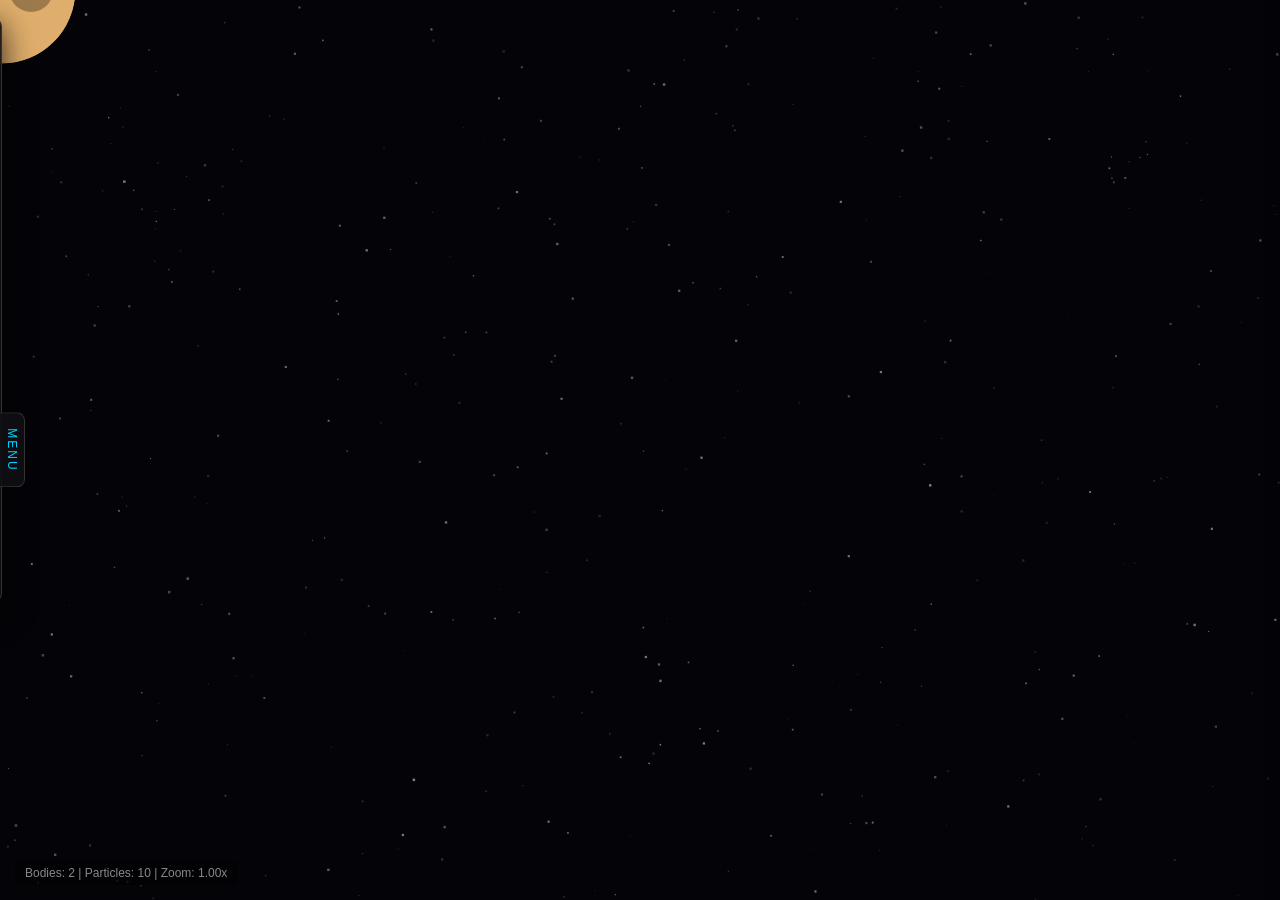
==== commit f4e8603b: "massive format and functionality changes across multiple files and added achievements and educationa" ====
--- a/2DUniSandboxSim.html
+++ b/2DUniSandboxSim.html
@@ -117,19 +117,219 @@
             z-index: 10;
         }
 
-        /* NEW EDITABLE INSPECTOR UI */
+
+        #ui-toggle {
+            position: absolute;
+            top: 50%;
+            left: 0;
+            transform: translateY(-50%);
+            background: rgba(15, 15, 20, 0.9);
+            color: #00d4ff;
+            padding: 15px 5px;
+            border: 1px solid #333;
+            border-left: none;
+            border-radius: 0 8px 8px 0;
+            cursor: pointer;
+            z-index: 20;
+            writing-mode: vertical-rl;
+            text-orientation: mixed;
+            letter-spacing: 2px;
+            font-size: 12px;
+            transition: 0.3s;
+        }
+
+        #ui-toggle.hidden {
+            opacity: 0;
+            pointer-events: none;
+        }
+
+        #ui-toggle:hover {
+            background: #2a2a30;
+            border-color: #00d4ff;
+        }
+
+        #ui {
+            position: absolute;
+            top: 15px;
+            left: -320px;
+            /* Hidden default */
+            transition: left 0.3s ease-in-out;
+            /* ... keep existing #ui properties ... */
+        }
+
+        #ui.visible {
+            left: 15px;
+        }
+
+
+        /* OVERHAULED INSPECTOR UI */
         #inspector {
+            position: fixed;
+            top: 0;
+            right: -400px;
+            /* Moved off-screen to the RIGHT */
+            left: auto;
+            width: 380px;
+            /* Made slightly wider for the sidebar */
+            height: 100vh;
+            background: rgba(10, 10, 15, 0.95);
+            border-left: 1px solid #00d4ff;
+            color: white;
+            box-shadow: -5px 0 20px rgba(0, 0, 0, 0.8);
+            font-size: 12px;
+            z-index: 1000;
+            transition: right 0.3s cubic-bezier(0.2, 0.8, 0.2, 1);
+            display: flex;
+            flex-direction: row;
+            /* Horizontal flex for sidebar + main content */
+        }
+
+        #inspector.open {
+            right: 0;
+        }
+
+        .ins-sidebar {
+            width: 55px;
+            background: #08080c;
+            border-right: 1px solid #333;
+            display: flex;
+            flex-direction: column;
+            align-items: center;
+            padding-top: 15px;
+            flex-shrink: 0;
+        }
+
+        .ins-main {
+            flex-grow: 1;
+            display: flex;
+            flex-direction: column;
+            height: 100vh;
+        }
+
+        .ins-header {
+            padding: 20px;
+            border-bottom: 1px solid #333;
+            background: rgba(0, 212, 255, 0.05);
+        }
+
+        .ins-header h4 {
+            margin: 0 0 5px 0;
+            color: #fff;
+            font-size: 18px;
+            font-weight: 600;
+        }
+
+        .ins-type-badge {
+            color: #00d4ff;
+            font-weight: bold;
+            text-transform: uppercase;
+            font-size: 10px;
+            letter-spacing: 1px;
+        }
+
+        .tab-btn {
+            background: none;
+            border: none;
+            color: #666;
+            padding: 15px 0;
+            width: 100%;
+            cursor: pointer;
+            font-size: 18px;
+            /* Icon size */
+            transition: 0.2s;
+            border-left: 3px solid transparent;
+        }
+
+        .tab-btn:hover {
+            color: #fff;
+            background: rgba(255, 255, 255, 0.05);
+        }
+
+        .tab-btn.active {
+            color: #00d4ff;
+            border-left: 3px solid #00d4ff;
+            background: rgba(0, 212, 255, 0.1);
+        }
+
+        .tab-content {
+            padding: 20px;
+            overflow-y: auto;
+            flex-grow: 1;
             display: none;
-            position: absolute;
-            background: rgba(15, 15, 25, 0.95);
-            border: 1px solid #00d4ff;
-            padding: 15px;
-            border-radius: 8px;
-            color: white;
-            box-shadow: 0 4px 15px rgba(0, 212, 255, 0.15);
-            font-size: 12px;
-            z-index: 100;
-            width: 180px;
+        }
+
+        .tab-content.active {
+            display: block;
+        }
+
+        .tab-content h3 {
+            margin-top: 0;
+            margin-bottom: 15px;
+            color: #00d4ff;
+            font-size: 14px;
+            border-bottom: 1px solid #333;
+            padding-bottom: 8px;
+            text-transform: uppercase;
+            letter-spacing: 1px;
+        }
+
+        .stat-group {
+            margin-bottom: 20px;
+        }
+
+        .stat-group-title {
+            color: #888;
+            border-bottom: 1px dotted #444;
+            padding-bottom: 4px;
+            margin-bottom: 10px;
+            font-weight: 600;
+            font-size: 10px;
+            text-transform: uppercase;
+        }
+
+        .prop-row {
+            display: flex;
+            justify-content: space-between;
+            align-items: center;
+            margin-bottom: 8px;
+            color: #aaa;
+        }
+
+        .prop-row span.val {
+            color: #fff;
+            font-family: monospace;
+        }
+
+        .prop-row input {
+            background: rgba(255, 255, 255, 0.05);
+            border: 1px solid #333;
+            color: #fff;
+            width: 80px;
+            font-family: monospace;
+            font-size: 11px;
+            text-align: right;
+            padding: 3px;
+            border-radius: 3px;
+        }
+
+        .prop-row input:focus {
+            border-color: #00d4ff;
+            outline: none;
+        }
+
+        .progress-bar-bg {
+            width: 100px;
+            height: 6px;
+            background: #222;
+            border-radius: 3px;
+            overflow: hidden;
+            display: inline-block;
+            vertical-align: middle;
+        }
+
+        .progress-bar-fill {
+            height: 100%;
+            background: #00d4ff;
         }
 
         #inspector h4 {
@@ -168,6 +368,7 @@
 </head>
 
 <body>
+    <div id="ui-toggle">MENU</div>
     <div id="ui">
         <h3>UNIVERSE SIMULATOR</h3>
         <div class="control-group">
@@ -207,14 +408,82 @@
     </div>
 
     <div id="inspector">
-        <h4><span id="ins-type">Planet</span></h4>
-        <div class="prop-row">Mass <input type="number" id="ins-mass" step="1"></div>
-        <div class="prop-row">Vel X <input type="number" id="ins-vx" step="0.1"></div>
-        <div class="prop-row">Vel Y <input type="number" id="ins-vy" step="0.1"></div>
-        <div class="prop-row">Temp (K) <input type="number" id="ins-temp" step="10"></div>
-        <div class="prop-row">Rot (rad/s) <input type="number" id="ins-rot" step="0.05"></div>
-        <div class="prop-row" style="margin-top: 10px; border-top: 1px solid #333; padding-top: 8px;">
-            State: <span id="ins-state" style="color:#00d4ff; font-weight:bold; font-size: 11px;">Stable</span>
+        <div class="ins-sidebar">
+            <button class="tab-btn active" data-tab="tab-phys" title="Physical">🌍</button>
+            <button class="tab-btn" data-tab="tab-orb" title="Orbital">🪐</button>
+            <button class="tab-btn" data-tab="tab-clim" title="Climate">🌡️</button>
+            <button class="tab-btn" data-tab="tab-comp" title="Composition">🧪</button>
+            <button class="tab-btn" data-tab="tab-sci" title="Science">🔬</button>
+        </div>
+
+        <div class="ins-main">
+            <div class="ins-header">
+                <h4 id="ins-name">Obj-8492</h4>
+                <div class="ins-type-badge" id="ins-type">Planet</div>
+                <div style="color: #888; font-size: 10px; margin-top: 5px;" id="ins-state">Stable</div>
+            </div>
+
+            <div id="tab-phys" class="tab-content active">
+                <h3>Physical Properties</h3>
+                <div class="stat-group">
+                    <div class="prop-row">Mass <input type="number" id="ins-mass" step="1"></div>
+                    <div class="prop-row">Radius <span class="val" id="ins-rad">0</span></div>
+                    <div class="prop-row">Density (kg/m³) <span class="val" id="ins-den">0</span></div>
+                    <div class="prop-row">Volume <span class="val" id="ins-vol">0</span></div>
+                    <div class="prop-row">Rot (rad/s) <input type="number" id="ins-rot" step="0.05"></div>
+                    <div class="prop-row"><label style="color:#00d4ff; cursor:pointer;"><input type="checkbox" id="ins-anchor" style="width:auto; margin-right:5px;"> Anchored Position</label></div>
+                </div>
+                <div class="stat-group" id="bh-stats" style="display:none;">
+                    <div class="stat-group-title">Singularity Data</div>
+                    <div class="prop-row">Accretion Fuel <span class="val" id="ins-acc">0</span></div>
+                    <div class="prop-row">Quasar Active <span class="val" id="ins-qsr">No</span></div>
+                </div>
+            </div>
+
+            <div id="tab-orb" class="tab-content">
+                <h3>Orbital Mechanics</h3>
+                <div class="stat-group">
+                    <div class="prop-row">Orbiting <span class="val" id="ins-orbiting">None</span></div>
+                    <div class="prop-row">Semi-Major Axis <span class="val" id="ins-sma">0</span></div>
+                    <div class="prop-row">Eccentricity <span class="val" id="ins-ecc">0</span></div>
+                    <div class="prop-row">Orbital Period <span class="val" id="ins-period">0</span></div>
+                    <div class="prop-row">Vel X <input type="number" id="ins-vx" step="0.1"></div>
+                    <div class="prop-row">Vel Y <input type="number" id="ins-vy" step="0.1"></div>
+                </div>
+            </div>
+
+            <div id="tab-clim" class="tab-content">
+                <h3>Climate & Atmosphere</h3>
+                <div class="stat-group">
+                    <div class="prop-row">Avg Temp (K) <input type="number" id="ins-temp" step="10"></div>
+                    <div class="prop-row">Albedo <span class="val" id="ins-albedo">0</span></div>
+                    <div class="prop-row">Water Depth <span class="val" id="ins-water">0</span></div>
+                    <div class="prop-row">Ice Thickness <span class="val" id="ins-ice">0</span></div>
+                    <div class="prop-row">Atm. Pressure <span class="val" id="ins-pressure">0</span></div>
+                </div>
+            </div>
+
+            <div id="tab-comp" class="tab-content">
+                <h3>Internal Structure</h3>
+                <div class="stat-group">
+                    <div class="prop-row">Iron <div class="progress-bar-bg"><div class="progress-bar-fill" id="bar-fe" style="background:#8a5a44;"></div></div></div>
+                    <div class="prop-row">Silicate <div class="progress-bar-bg"><div class="progress-bar-fill" id="bar-si" style="background:#b8b8b8;"></div></div></div>
+                    <div class="prop-row">Water/Ice <div class="progress-bar-bg"><div class="progress-bar-fill" id="bar-h2o" style="background:#4a90e2;"></div></div></div>
+                    <div class="prop-row">Hydrogen <div class="progress-bar-bg"><div class="progress-bar-fill" id="bar-h" style="background:#e0ae6c;"></div></div></div>
+                    <div style="margin-top:15px;" class="prop-row">Magnetic Field <span class="val" id="ins-mag">0 G</span></div>
+                </div>
+            </div>
+
+            <div id="tab-sci" class="tab-content">
+                <h3>Derived Diagnostics</h3>
+                <div class="stat-group">
+                    <div class="prop-row">Earth Similarity (ESI) <span class="val" id="ins-esi" style="color:#00ff88;">0%</span></div>
+                    <div class="prop-row">Life Likelihood <span class="val" id="ins-life" style="color:#00ff88;">0%</span></div>
+                    <div class="prop-row">Habitable Zone <span class="val" id="ins-hz">No</span></div>
+                    <div class="prop-row">Tidal Heating <span class="val" id="ins-tidal">0</span></div>
+                    <div class="prop-row">Mass Lost <span class="val" id="ins-lost">0</span></div>
+                </div>
+            </div>
         </div>
     </div>
 
@@ -235,7 +504,7 @@
         const insVy = document.getElementById('ins-vy');
         const insTemp = document.getElementById('ins-temp');
         const insRot = document.getElementById('ins-rot');
-        const insState = document.getElementById('ins-state');
+        const insAnchor = document.getElementById('ins-anchor'); const insState = document.getElementById('ins-state');
         const showHabZone = document.getElementById('showHabZone');
 
         let bodies = [];
@@ -265,9 +534,40 @@
             parallax: Math.random() * 0.08 + 0.01 // Different speeds for 3D depth
         }));
 
+        const uiPanel = document.getElementById('ui');
+        const uiToggle = document.getElementById('ui-toggle');
+
+        // When you hover the toggle: Show menu, hide toggle
+        uiToggle.addEventListener('mouseenter', () => {
+            uiPanel.classList.add('visible');
+            uiToggle.classList.add('hidden');
+        });
+
+        // When you mouse off the menu: Hide menu, show toggle
+        uiPanel.addEventListener('mouseleave', () => {
+            uiPanel.classList.remove('visible');
+            uiToggle.classList.remove('hidden');
+        });
+
+        // Keep the menu open if you are actively inside it
+        uiPanel.addEventListener('mouseenter', () => {
+            uiPanel.classList.add('visible');
+            uiToggle.classList.add('hidden');
+        });
         // Prevent dragging/zooming when clicking inside the inspector UI
         inspector.addEventListener('mousedown', e => e.stopPropagation());
         inspector.addEventListener('wheel', e => e.stopPropagation());
+
+        // Tab Switching Logic
+        document.querySelectorAll('.tab-btn').forEach(btn => {
+            btn.addEventListener('click', (e) => {
+                let targetBtn = e.currentTarget;
+                document.querySelectorAll('.tab-btn').forEach(b => b.classList.remove('active'));
+                document.querySelectorAll('.tab-content').forEach(c => c.classList.remove('active'));
+                targetBtn.classList.add('active');
+                document.getElementById(targetBtn.getAttribute('data-tab')).classList.add('active');
+            });
+        });
 
         function screenToWorld(sx, sy) {
             return {
@@ -354,37 +654,60 @@
                 this.x = x; this.y = y; this.vx = vx; this.vy = vy;
                 this.mass = mass;
                 this.trail = [];
-                this.accretionHeat = 0;
+                this.accretionFuel = 0;
                 this.angle = 0;
                 this.rotSpd = 0;
                 this.age = 0;
-                this.accretionFuel = 0;
                 this.timeInHabZone = 0;
                 this.isHabitable = false;
-                this.temperature = mass >= T_LOW_STAR ? mass * 0.5 : 300;
+                this.isAnchored = false;
+                this.mergeTimer = 0; // Tracks gas condensation
+                this.temperature = mass >= 30000 ? mass * 0.5 : 300; // T_LOW_STAR is 30k
+                this.currentGlow = 0;
+                this.targetGlow = 0;
+
+
+                // stats
+                this.name = null;
+                this.originalMass = mass;
+                this.orbitingBody = null;
+                this.maxForceFelt = 0;
+                this.tidalHeatFelt = 0;
+
+                // Composition & Climate (0 to 1 scale)
+                this.compFe = 0; this.compSi = 0; this.compH2O = 0; this.compH = 0;
+                this.albedo = 0.3;
+                this.pressure = 0;
+                this.waterDepth = 0;
+                this.iceThickness = 0;
+
                 this.updateProperties();
             }
 
             updateProperties() {
-                if (this.mass >= T_BLACK_HOLE) {
+                if (this.mass >= 1000000) {
                     this.radius = Math.max(8, Math.sqrt(this.mass) * 0.08);
-                } else if (this.mass >= T_NEUTRON_STAR) {
+                } else if (this.mass >= 500000) {
                     this.radius = Math.max(5, Math.sqrt(this.mass) * 0.15);
                 } else {
-                    this.radius = Math.max(2, Math.sqrt(this.mass) * 0.6);
+                    // Make fluffy gas particles slightly larger
+                    let radMult = this.type === 'Gas' ? 1.2 : 0.6;
+                    this.radius = Math.max(2, Math.sqrt(this.mass) * radMult);
                 }
 
                 this.isQuasar = false;
 
-                if (this.mass >= T_BLACK_HOLE) {
+                if (this.type === 'Gas') {
+                    // Prevent override of gas color/type
+                    this.targetGlow = 15;
+                } else if (this.mass >= 1000000) {
                     this.type = 'Black Hole'; this.color = '#000000';
-                    if (this.accretionFuel > 50 && Math.abs(this.rotSpd) > 0.05) this.isQuasar = true;
-                    else this.isQuasar = false;
-                } else if (this.mass >= T_NEUTRON_STAR) {
+                    if (this.temperature > 5000 && Math.abs(this.rotSpd) > 0.05) this.isQuasar = true;
+                } else if (this.mass >= 500000) {
                     this.type = 'Neutron Star'; this.color = '#e6ffff';
-                } else if (this.mass >= T_LOW_STAR) {
+                } else if (this.mass >= 30000) {
                     this.type = 'Star';
-                    if (this.temperature < 3000 && this.mass < T_HIGH_STAR) {
+                    if (this.temperature < 3000 && this.mass < 200000) {
                         this.type = 'White Dwarf'; this.color = '#ffffff';
                         this.radius = Math.max(4, Math.sqrt(this.mass) * 0.25);
                     } else {
@@ -395,18 +718,42 @@
                         else if (this.temperature < 10000) { this.color = '#ccebff'; }
                         else if (this.temperature < 30000) { this.color = '#99bbff'; }
                         else { this.color = '#4488ff'; }
-                        // this.glow = Math.min(50, this.temperature / 150);
                     }
                 } else {
-                    if (this.mass < T_ASTEROID) { this.type = 'Debris'; this.color = '#888'; }
-                    else if (this.mass < T_MOON) { this.type = 'Asteroid'; this.color = '#765c48'; }
-                    else if (this.mass < T_PLANET) { this.type = 'Moon'; this.color = '#ccc'; }
-                    else if (this.mass < T_GASGIANT) { this.type = 'Planet'; this.color = '#4b90ba'; }
-                    else { this.type = 'Gas Giant'; this.color = '#e0ae6c'; this.glow = 10; }
-                }
-                this.glow = Math.max(5, Math.pow(this.temperature / 1500, 2)); // Exponential glow
-            }
-
+                    if (this.mass < 50) { this.type = 'Debris'; this.color = '#888'; }
+                    else if (this.mass < 500) { this.type = 'Asteroid'; this.color = '#765c48'; }
+                    else if (this.mass < 2500) { this.type = 'Moon'; this.color = '#ccc'; }
+                    else if (this.mass < 10000) { this.type = 'Planet'; this.color = '#4b90ba'; }
+                    else { this.type = 'Gas Giant'; this.color = '#e0ae6c'; }
+                }
+
+                if (this.type !== 'Gas') {
+                    this.targetGlow = Math.min(50, Math.max(0, Math.pow(this.temperature / 1200, 2)));
+                }
+
+                // Calculate Mock 3D Volume & Density based on radius (Assuming 1 Unit = 1000km)
+                this.volume = (4 / 3) * Math.PI * Math.pow(this.radius, 3);
+                this.density = this.mass / this.volume;
+
+                // Generate Realistic Compositions based on type
+                if (this.type === 'Gas Giant' || this.type === 'Star' || this.type === 'Gas') {
+                    this.compH = 0.98; this.compSi = 0.02; this.compFe = 0; this.compH2O = 0;
+                    this.pressure = this.mass * 2;
+                    this.albedo = 0.5;
+                } else if (this.type === 'Planet' || this.type === 'Moon') {
+                    this.compFe = 0.3; this.compSi = 0.6; this.compH2O = 0.1; this.compH = 0;
+                    this.pressure = (this.mass / 10000) * 1; // Earth-ish
+                    this.albedo = 0.3;
+                } else if (this.type === 'Asteroid' || this.type === 'Debris') {
+                    this.compFe = 0.1; this.compSi = 0.8; this.compH2O = 0.1; this.compH = 0;
+                    this.pressure = 0;
+                    this.albedo = 0.1;
+                } else {
+                    // Remnants
+                    this.compFe = 0.9; this.compSi = 0.1; this.compH2O = 0; this.compH = 0;
+                    this.pressure = 0;
+                }
+            }
             draw() {
                 if (this.trail.length > 1) {
                     ctx.beginPath();
@@ -431,10 +778,10 @@
                 if (this.type === 'Black Hole') {
                     // Lensing effect color based on temperature
                     let bhOutline = this.temperature > 5000 ? 'rgba(255, 200, 100, 1)' : 'rgba(255, 255, 255, 0.6)';
-                    let lensRadius = this.radius * (2.5 + Math.abs(this.rotSpd) * 5);
-
-                    let lensGrad = ctx.createRadialGradient(0, 0, this.radius, 0, 0, lensRadius);
-                    lensGrad.addColorStop(0, '#000');
+                    let lensMult = Math.min(10, 2.5 + Math.abs(this.rotSpd) * 5);
+                    let lensRadius = this.radius * lensMult;
+
+                    let lensGrad = ctx.createRadialGradient(0, 0, this.radius, 0, 0, lensRadius); lensGrad.addColorStop(0, '#000');
                     lensGrad.addColorStop(0.1, bhOutline);
                     lensGrad.addColorStop(0.4, 'rgba(255, 150, 50, 0.1)'); // Orange shifted lensing
                     lensGrad.addColorStop(1, 'rgba(0,0,0,0)');
@@ -464,14 +811,15 @@
                         ctx.shadowBlur = 0; // Reset
 
                         // Relativistic Jets
-                        let jetLength = this.mass * 0.0002;
+                        let jetLength = this.radius * 20 * (this.temperature / 5000) * Math.abs(this.rotSpd);
                         let jetGradient = ctx.createLinearGradient(0, -jetLength, 0, jetLength);
-                        jetGradient.addColorStop(0, 'rgba(255, 150, 50, 0)');
+                        jetGradient.addColorStop(0, 'rgba(150, 200, 255, 0)');
                         jetGradient.addColorStop(0.4, 'rgba(255, 255, 255, 0.9)');
+                        jetGradient.addColorStop(0.5, 'rgba(255, 255, 255, 1)');
                         jetGradient.addColorStop(0.6, 'rgba(255, 255, 255, 0.9)');
-                        jetGradient.addColorStop(1, 'rgba(255, 150, 50, 0)');
+                        jetGradient.addColorStop(1, 'rgba(150, 200, 255, 0)');
                         ctx.fillStyle = jetGradient;
-                        ctx.fillRect(-this.radius * 0.2, -jetLength, this.radius * 0.4, jetLength * 2);
+                        ctx.fillRect(-this.radius * 0.5, -jetLength, this.radius, jetLength * 2);
                     }
 
                     // The Event Horizon
@@ -506,11 +854,12 @@
                 ctx.arc(0, 0, this.radius, 0, Math.PI * 2);
                 ctx.fillStyle = this.color;
 
-                if (this.glow > 0) {
-                    ctx.shadowBlur = this.glow;
+                if (this.currentGlow > 0) {
+                    ctx.shadowBlur = this.currentGlow;
                     ctx.shadowColor = this.color;
                 }
                 ctx.fill();
+                ctx.shadowBlur = 0;
 
 
                 if (this.type !== 'Black Hole' && this.type !== 'Star' && this.type !== 'White Dwarf' && this.type !== 'Neutron Star') {
@@ -540,55 +889,79 @@
             }
 
             update() {
-                this.x += this.vx * timeScale;
-                this.y += this.vy * timeScale;
+                if (!this.isAnchored) {
+                    this.x += this.vx * timeScale;
+                    this.y += this.vy * timeScale;
+                }
                 this.angle += this.rotSpd * timeScale;
 
                 let speedSq = this.vx * this.vx + this.vy * this.vy;
 
-                if (timeScale > 0 && (this.temperature > 1000 || speedSq > 25)) {
+                if (timeScale > 0 && (this.temperature > 1000 || speedSq > 25) && this.type !== 'Gas') {
                     if (Math.random() < 0.4) {
                         let tailColor = this.type === 'Star' ? this.color : (this.temperature > 800 ? '#ff6600' : '#bbddff');
                         particles.push(new Particle(
-                            this.x + (Math.random() - 0.5) * this.radius,
-                            this.y + (Math.random() - 0.5) * this.radius,
-                            -this.vx * 0.2 + (Math.random() - 0.5),
-                            -this.vy * 0.2 + (Math.random() - 0.5),
+                            this.x + (Math.random() - 0.5) * this.radius, this.y + (Math.random() - 0.5) * this.radius,
+                            -this.vx * 0.2 + (Math.random() - 0.5), -this.vy * 0.2 + (Math.random() - 0.5),
                             1.5, tailColor, Math.random() * 2 + 1
                         ));
                     }
                 }
 
                 if (timeScale > 0) {
+                    this.currentGlow += (this.targetGlow - this.currentGlow) * 0.05 * timeScale;
+
                     if (this.type === 'Star') {
                         this.temperature = this.mass * 0.5;
                     } else if (this.type !== 'White Dwarf' && this.type !== 'Neutron Star') {
-                        if (this.temperature > 3) this.temperature -= (this.temperature - 3) * 0.002 * timeScale;
-                    }
-                    // Black Hole Accretion Feeding
+                        if (this.temperature > 3) this.temperature -= (this.temperature - 3) * 0.005 * timeScale;
+                    }
+
                     if (this.type === 'Black Hole' && this.accretionFuel > 0) {
-                        let feedRate = Math.min(this.accretionFuel, 10 * timeScale);
+                        let feedRate = Math.min(this.accretionFuel, 2 * timeScale);
                         this.accretionFuel -= feedRate;
-                        this.mass += feedRate; // Slowly gain mass from the disc
-                    }
-
-                    // Habitable Evolution (Emergent Life)
+                        this.mass += feedRate;
+                        this.temperature += feedRate * 50;
+                    }
+
                     if (this.type === 'Planet' || this.type === 'Moon') {
-                        // Liquid water range (approx 260K to 340K leeway)
                         if (this.temperature >= 260 && this.temperature <= 340) {
                             this.timeInHabZone += timeScale;
-                            // 60 seconds at 60fps = 3600 frames
                             if (this.timeInHabZone > 3600 && !this.isHabitable) {
-                                this.isHabitable = true;
-                                this.color = '#2E8B57'; // Lush Earth Green/Blue
+                                this.isHabitable = true; this.color = '#2E8B57';
                             }
                         } else if (this.isHabitable && (this.temperature < 220 || this.temperature > 380)) {
-                            // Extinction event if orbit degrades
-                            this.isHabitable = false;
-                            this.timeInHabZone = 0;
-                            this.color = this.temperature > 380 ? '#8b4513' : '#a0c8d0'; // Scorched or Frozen
+                            this.isHabitable = false; this.timeInHabZone = 0;
+                            this.color = this.temperature > 380 ? '#8b4513' : '#a0c8d0';
                         }
                     }
+
+                    // Climate Simulation
+                    if (this.compH2O > 0) {
+                        if (this.temperature < 260) {
+                            this.iceThickness = this.mass * this.compH2O * 10;
+                            this.waterDepth = 0;
+                            this.albedo = 0.6; // Ice is reflective
+                        } else if (this.temperature < 373) {
+                            this.iceThickness = 0;
+                            this.waterDepth = this.mass * this.compH2O * 10;
+                            this.albedo = 0.3; // Liquid water
+                        } else {
+                            this.iceThickness = 0;
+                            this.waterDepth = 0;
+                            this.pressure += this.compH2O * 0.1; // Boils into atmosphere
+                            this.compH2O -= 0.001 * timeScale; // Slowly escapes to space
+                            this.albedo = 0.4; // Clouds
+                        }
+                    }
+
+                    // Reset trackers for the next frame
+                    this.orbitingBody = null;
+                    this.maxForceFelt = 0;
+                    this.tidalHeatFelt = 0;
+
+                    this.trail.push({ x: this.x, y: this.y });
+                    if (this.trail.length > (this.type === 'Gas' ? 20 : 80)) this.trail.shift();
                 }
 
                 // Stellar Evolution (Aging)
@@ -612,10 +985,6 @@
                     }
                 }
 
-                if (timeScale > 0) {
-                    this.trail.push({ x: this.x, y: this.y });
-                    if (this.trail.length > 80) this.trail.shift();
-                }
 
                 if (timeScale > 0 && this.type === 'Neutron Star' && Math.abs(this.rotSpd) > 0.05) {
                     // 1. Match the visual angle perfectly (note the negative sign!)
@@ -656,117 +1025,137 @@
             }
         }
 
-        function triggerSupernova(x, y, mass) {
-            // 1. Create the visual expanding shockwave
-            shockwaves.push({
-                x: x, y: y,
-                radius: 15,
-                maxRadius: mass * 3,
-                alpha: 1.0,
-                glow: '#fff'
-            });
-
-            // 2. Spawn realistic non-colliding glowing gas clouds
-            clouds.push(new GasCloud(x, y, mass));
-
-            // 3. Eject rocky debris and dead planets
-            let debrisCount = Math.min(40, Math.floor(mass / 1000));
-            for (let i = 0; i < debrisCount; i++) {
+        function triggerSupernova(star, newBodiesArray = bodies) {
+            let coreMass = star.mass * 0.5;
+            let ejectaMass = star.mass * 0.5;
+
+            explosions.push({ x: star.x, y: star.y, radius: star.radius, maxRadius: star.radius * 20, life: 1.0, type: 'supernova' });
+
+            // Apply Astrophysics Limits to the Core
+            star.mass = coreMass;
+            if (coreMass > 300000) { // Exceeds Schwarzschild radius equivalent
+                star.type = 'Black Hole';
+                star.temperature = 0;
+                star.color = '#000000';
+                star.accretionFuel = ejectaMass * 0.1;
+            } else if (coreMass > 140000) { // Exceeds Chandrasekhar limit equivalent
+                star.type = 'Neutron Star';
+                star.temperature = 100000;
+                star.color = '#e6ffff';
+            } else { // White Dwarf
+                star.type = 'White Dwarf';
+                star.temperature = 25000;
+                star.color = '#ffffff';
+            }
+            star.updateProperties();
+
+            // Spawn Physical Nebula Gas
+            let numGas = Math.min(800, Math.max(100, Math.floor(ejectaMass / 200)));
+            let massPerGas = ejectaMass / numGas;
+
+            for (let i = 0; i < numGas; i++) {
                 let angle = Math.random() * Math.PI * 2;
-                let speed = Math.random() * 20 + 5;
-                let rockMass = Math.random() * 800 + 10; // Mix of asteroids and dead planets
-                let rock = new Body(x + Math.cos(angle) * (mass * 0.01), y + Math.sin(angle) * (mass * 0.01), Math.cos(angle) * speed, Math.sin(angle) * speed, rockMass);
-                rock.temperature = 8000; // Scorching hot from the blast
-                bodies.push(rock);
-            }
-
-            // 4. Apply explosive physical force to existing bodies
-            bodies.forEach(b => {
-                let dx = b.x - x;
-                let dy = b.y - y;
-                let dist = Math.hypot(dx, dy);
-
-                if (dist > 0 && dist < mass * 4) {
-                    let pushForce = (mass * 200) / (dist * dist);
-                    b.vx += (dx / dist) * pushForce;
-                    b.vy += (dy / dist) * pushForce;
-                    b.temperature += (mass * 80) / dist;
-                }
-            });
+                let speed = Math.random() * 18 + 8;
+                let dist = Math.random() * star.radius;
+
+                let gas = new Body(star.x + Math.cos(angle) * dist, star.y + Math.sin(angle) * dist, star.vx + Math.cos(angle) * speed, star.vy + Math.sin(angle) * speed, massPerGas);
+                gas.type = 'Gas';
+                gas.temperature = 8000;
+                gas.mergeTimer = 0;
+
+                // Realistic ionized gas colors
+                let hue = Math.random() > 0.5 ? (Math.random() * 40 + 330) % 360 : Math.random() * 60 + 180;
+                gas.color = `hsl(${hue}, 100%, 65%)`;
+
+                newBodiesArray.push(gas);
+            }
         }
 
         function resolveGravity() {
+            let newBodies = [];
+
+            bodies.forEach(b => { b.fx = 0; b.fy = 0; b.absFx = 0; b.absFy = 0; });
+
             for (let i = 0; i < bodies.length; i++) {
                 let b1 = bodies[i];
+                if (b1.isDead) continue;
 
                 for (let j = i + 1; j < bodies.length; j++) {
                     let b2 = bodies[j];
-                    let dx = b2.x - b1.x;
-                    let dy = b2.y - b1.y;
+                    if (b2.isDead) continue;
+
+                    let dx = b2.x - b1.x; let dy = b2.y - b1.y;
                     let distSq = dx * dx + dy * dy;
+                    if (distSq > 5000000 && b1.mass < 100 && b2.mass < 100) continue;
                     let dist = Math.sqrt(distSq);
 
-                    // --- NEW: Gradual Roche Limit Disintegration ---
-                    // Determine if one body is significantly larger to act as the tidal shredder
+                    // Optimization: Gas particles don't calculate gravity against other gas to save CPU
+                    if (b1.type === 'Gas' && b2.type === 'Gas' && dist > b1.radius + b2.radius) continue;
+
+                    // Black Hole Leeching
+                    if (b1.type === 'Black Hole' && b2.type === 'Black Hole' && dist < (b1.radius + b2.radius) * 15) {
+                        let leechRate = Math.min(b1.mass, b2.mass) * 0.0005 * timeScale;
+                        b1.mass -= leechRate; b2.mass -= leechRate;
+                        if (Math.random() < 0.1) {
+                            let dMass = Math.random() * 80 + 5; let angle = Math.random() * Math.PI * 2; let speed = Math.random() * 20 + 10;
+                            let debris = new Body((b1.x + b2.x) / 2, (b1.y + b2.y) / 2, Math.cos(angle) * speed, Math.sin(angle) * speed, dMass);
+                            debris.temperature = 6000; newBodies.push(debris);
+                        }
+                    }
+
+                    // Roche Limit Disintegration
                     let mRatio = b1.mass / b2.mass;
                     let massive = mRatio > 15 ? b1 : (mRatio < 1 / 15 ? b2 : null);
                     let small = mRatio > 15 ? b2 : (mRatio < 1 / 15 ? b1 : null);
 
-                    if (massive && small && massive.type !== 'Black Hole') {
-                        // The Roche Limit distance approximation
-                        let rocheLimit = massive.radius * (massive.isQuasar ? 15.0 : 3.5);
-
-                        // If inside Roche limit but OUTSIDE actual collision
+                    if (massive && small && small.type !== 'Gas') {
+                        let rocheLimit = massive.radius * (massive.type === 'Black Hole' ? 12.0 : (massive.isQuasar ? 15.0 : 3.5));
                         if (dist < rocheLimit && dist > massive.radius + small.radius) {
-                            // Calculate how deep into the limit they are (0 = edge, 1 = surface)
                             let depth = 1 - ((dist - (massive.radius + small.radius)) / (rocheLimit - (massive.radius + small.radius)));
-
-                            // Exponential shredding closer to the surface
-                            let shredRate = small.mass * 0.005 * Math.pow(depth, 2) * timeScale;
-
-                            if (shredRate > 0 && small.mass > 5) { // Stop shredding once it's tiny debris
+                            let shredRate = small.mass * 0.01 * Math.pow(depth, 2) * timeScale;
+
+                            if (shredRate > 0 && small.mass > 5) {
                                 small.mass -= shredRate;
-                                if (massive.type === 'Black Hole') {
-                                    massive.accretionFuel += shredRate; // Fuel the quasar disc
-                                } else {
-                                    massive.mass += shredRate * 0.2;
-                                }
-                                small.updateProperties();
-                                massive.updateProperties();
-
-                                // Visual ring particles tearing off the small body
-                                if (Math.random() < 0.4) {
-                                    let perpX = -dy / dist; let perpY = dx / dist;
-                                    // Make debris orbit the massive body
-                                    let pVx = small.vx + (Math.random() - 0.5) * 2;
-                                    let pVy = small.vy + (Math.random() - 0.5) * 2;
-
-                                    particles.push(new Particle(
-                                        small.x + (Math.random() - 0.5) * small.radius * 2,
-                                        small.y + (Math.random() - 0.5) * small.radius * 2,
-                                        pVx, pVy, 2.0, small.color, Math.random() * 2 + 1
-                                    ));
+                                massive.type === 'Black Hole' ? massive.accretionFuel += shredRate : massive.mass += shredRate * 0.2;
+                                small.updateProperties(); massive.updateProperties();
+
+                                if (Math.random() < 0.3) {
+                                    particles.push(new Particle(small.x + (Math.random() - 0.5) * small.radius * 2, small.y + (Math.random() - 0.5) * small.radius * 2, small.vx + (Math.random() - 0.5) * 2, small.vy + (Math.random() - 0.5) * 2, 2.0, small.color, Math.random() * 2 + 1));
                                 }
                             }
                         }
                     }
 
-                    // --- Collision / Merging ---
+                    // --- Collision / Merging & Gas Siphoning ---
                     if (dist < b1.radius + b2.radius) {
-                        // Check if the UI is currently tracking one of the destroyed bodies
+                        let isGas1 = b1.type === 'Gas';
+                        let isGas2 = b2.type === 'Gas';
+
+                        if (isGas1 || isGas2) {
+                            b1.mergeTimer += timeScale; b2.mergeTimer += timeScale;
+
+                            // Slow Siphoning
+                            let big = b1.mass >= b2.mass ? b1 : b2;
+                            let small = b1.mass < b2.mass ? b1 : b2;
+                            let siphon = small.mass * 0.02 * timeScale;
+                            big.mass += siphon; small.mass -= siphon;
+
+                            if (small.mass < 1) small.isDead = true;
+
+                            // Delay physical merging/explosion for 120 frames (approx 2 seconds)
+                            if (b1.mergeTimer < 120 || b2.mergeTimer < 120) continue;
+                        }
+
                         let targetWasDestroyed = (uiTarget === b1 || uiTarget === b2);
-
-                        let relativeVx = b1.vx - b2.vx;
-                        let relativeVy = b1.vy - b2.vy;
-                        let impactSpeedSq = relativeVx * relativeVx + relativeVy * relativeVy;
+                        let followedWasDestroyed = (followedBody === b1 || followedBody === b2);
+
+                        let impactSpeedSq = (b1.vx - b2.vx) ** 2 + (b1.vy - b2.vy) ** 2;
                         let kineticHeat = (0.5 * Math.min(b1.mass, b2.mass) * impactSpeedSq) * 0.1;
 
                         let blastRadius = Math.max(2, Math.min(b1.radius + b2.radius, Math.sqrt(b1.mass + b2.mass) * 0.5));
                         explosions.push({ x: b1.x, y: b1.y, radius: 2, maxRadius: blastRadius, life: 1.0, type: 'collision' });
 
-                        for (let p = 0; p < Math.min(15, blastRadius); p++) {
-                            particles.push(new Particle(b1.x, b1.y, (Math.random() - 0.5) * 8, (Math.random() - 0.5) * 8, 1.0, '#fff', 2));
-                        }
+                        for (let p = 0; p < Math.min(10, blastRadius); p++) particles.push(new Particle(b1.x, b1.y, (Math.random() - 0.5) * 8, (Math.random() - 0.5) * 8, 1.0, '#fff', 2));
 
                         let originalTotalMass = b1.mass + b2.mass;
                         let nvx = (b1.vx * b1.mass + b2.vx * b2.mass) / originalTotalMass;
@@ -774,105 +1163,123 @@
                         let ejectedMass = 0;
 
                         let canSplit = false;
-                        if (b1.type === 'Asteroid' || b2.type === 'Asteroid') {
-                            if (impactSpeedSq > 20 && Math.random() < 0.2) canSplit = true;
-                        } else if (originalTotalMass > T_ASTEROID && b1.type !== 'Debris' && b2.type !== 'Debris') {
-                            if (impactSpeedSq > 15) canSplit = true;
-                        }
+                        if ((b1.type === 'Asteroid' || b2.type === 'Asteroid') && impactSpeedSq > 20 && Math.random() < 0.2) canSplit = true;
+                        else if (originalTotalMass > 50 && b1.type !== 'Debris' && b2.type !== 'Debris' && impactSpeedSq > 15) canSplit = true;
 
                         let finalMass = originalTotalMass;
                         let newMergedRadius = Math.max(2, Math.sqrt(finalMass) * 0.6);
 
                         if (canSplit) {
-                            let debrisCount = Math.min(10, Math.floor(impactSpeedSq / 4));
+                            let debrisCount = Math.min(6, Math.floor(impactSpeedSq / 8));
                             for (let d = 0; d < debrisCount; d++) {
                                 let dMass = Math.random() * 8 + 2;
                                 if (originalTotalMass - ejectedMass > dMass * 2) {
                                     ejectedMass += dMass;
-                                    let tx = -dy / dist; let ty = dx / dist;
-                                    let dir = d % 2 === 0 ? 1 : -1;
-
-                                    let debVx = nvx + (tx * dir * Math.sqrt(impactSpeedSq) * 0.8) + (Math.random() - 0.5) * 5;
-                                    let debVy = nvy + (ty * dir * Math.sqrt(impactSpeedSq) * 0.8) + (Math.random() - 0.5) * 5;
-
-                                    let safeDistance = newMergedRadius + Math.max(2, Math.sqrt(dMass) * 0.6) + 15;
-                                    let debris = new Body(b1.x + tx * dir * safeDistance, b1.y + ty * dir * safeDistance, debVx, debVy, dMass);
+                                    let tx = -dy / dist; let ty = dx / dist; let dir = d % 2 === 0 ? 1 : -1;
+                                    let safeDistance = newMergedRadius + Math.max(2, Math.sqrt(dMass) * 0.6) + (Math.random() * 20 + 30);
+
+                                    let debris = new Body(b1.x + tx * dir * safeDistance, b1.y + ty * dir * safeDistance, nvx + (tx * dir * Math.sqrt(impactSpeedSq) * 0.8) + (Math.random() - 0.5) * 5, nvy + (ty * dir * Math.sqrt(impactSpeedSq) * 0.8) + (Math.random() - 0.5) * 5, dMass);
                                     debris.temperature = Math.max(b1.temperature, b2.temperature) + kineticHeat;
-                                    bodies.push(debris);
+                                    newBodies.push(debris);
                                 }
                             }
                         }
 
                         finalMass = originalTotalMass - ejectedMass;
-
-                        let eitherWasBlackHole = (b1.type === 'Black Hole' || b2.type === 'Black Hole');
-                        let isNowSupernovaMass = (finalMass >= T_NEUTRON_STAR);
-                        let newlyCollapsed = (!eitherWasBlackHole && isNowSupernovaMass && b1.mass < T_NEUTRON_STAR && b2.mass < T_NEUTRON_STAR);
-
-                        const merged = new Body(
-                            (b1.x * b1.mass + b2.x * b2.mass) / originalTotalMass,
-                            (b1.y * b1.mass + b2.y * b2.mass) / originalTotalMass,
-                            nvx, nvy, finalMass
-                        );
-
+                        const merged = new Body((b1.x * b1.mass + b2.x * b2.mass) / originalTotalMass, (b1.y * b1.mass + b2.y * b2.mass) / originalTotalMass, nvx, nvy, finalMass);
                         merged.temperature = ((b1.temperature * b1.mass) + (b2.temperature * b2.mass)) / originalTotalMass + kineticHeat;
                         merged.rotSpd = (b1.rotSpd * b1.mass + b2.rotSpd * b2.mass) / originalTotalMass;
-
-                        if (newlyCollapsed) triggerSupernova(merged.x, merged.y, finalMass);
-
-                        bodies.splice(j, 1); bodies.splice(i, 1); bodies.push(merged);
-
-                        // --- NEW: Transfer UI target to the new merged object ---
+                        merged.isAnchored = b1.isAnchored || b2.isAnchored; // Inherit anchor
+
+                        // Trigger supernova if the merge crosses the threshold
+                        if (b1.type !== 'Black Hole' && b2.type !== 'Black Hole' && finalMass >= 500000 && b1.mass < 500000 && b2.mass < 500000) {
+                            triggerSupernova(merged, newBodies);
+                        }
+
+                        b1.isDead = true; b2.isDead = true;
+                        newBodies.push(merged);
+
+                        // Maintain camera and UI focus
                         if (targetWasDestroyed) uiTarget = merged;
-
-                        return;
-                    }
-
-                    const force = (G * b1.mass * b2.mass) / distSq;
-
-                    // Radiant Stellar Heating (Inverse-Square Law & Temp Cap)
+                        if (followedWasDestroyed) followedBody = merged;
+                        continue;
+                    }
+
+                    // --- Core Gravity & Tidal Stress ---
+                    const force = (0.5 * b1.mass * b2.mass) / distSq; // G = 0.5
+
+                    if (force > b1.maxForceFelt && b2.mass > b1.mass) {
+                        b1.maxForceFelt = force;
+                        b1.orbitingBody = b2;
+                    }
+                    if (force > b2.maxForceFelt && b1.mass > b2.mass) {
+                        b2.maxForceFelt = force;
+                        b2.orbitingBody = b1;
+                    }
+
+                    let fx = (dx / dist) * force; let fy = (dy / dist) * force;
+                    b1.fx += fx; b1.absFx += Math.abs(fx);
+                    b1.fy += fy; b1.absFy += Math.abs(fy);
+                    b2.fx -= fx; b2.absFx += Math.abs(fx);
+                    b2.fy -= fy; b2.absFy += Math.abs(fy);
+
                     if (b1.temperature > 1000 || b2.temperature > 1000) {
-                        // Area of effect scaling based on radius
-                        let heatFactor1 = (b1.temperature * b1.radius * b1.radius) / distSq * timeScale * 0.5;
-                        let heatFactor2 = (b2.temperature * b2.radius * b2.radius) / distSq * timeScale * 0.5;
-
-                        // Add heat, but NEVER exceed the emitter's temperature
-                        if (b1.temperature > 1000 && b2.temperature < b1.temperature) {
-                            b2.temperature = Math.min(b1.temperature, b2.temperature + heatFactor1);
+                        if (b1.mass > b2.mass && b1.temperature > 1000) {
+                            let tEq = b1.temperature * Math.sqrt(b1.radius / dist);
+                            if (tEq > b2.temperature) b2.temperature += (tEq - b2.temperature) * 0.05 * timeScale;
                         }
-                        if (b2.temperature > 1000 && b1.temperature < b2.temperature) {
-                            b1.temperature = Math.min(b2.temperature, b1.temperature + heatFactor2);
+                        if (b2.mass > b1.mass && b2.temperature > 1000) {
+                            let tEq = b2.temperature * Math.sqrt(b2.radius / dist);
+                            if (tEq > b1.temperature) b1.temperature += (tEq - b1.temperature) * 0.05 * timeScale;
                         }
                     }
 
-                    // Comet Tails (Stellar wind pushes gas away from small icy bodies)
                     let isComet1 = (b2.type === 'Star' && b1.mass <= 15 && b1.temperature < 400);
                     let isComet2 = (b1.type === 'Star' && b2.mass <= 15 && b2.temperature < 400);
 
-                    if (isComet1 && dist < b2.radius * 30) {
-                        b1.isComet = true;
-                        b1.tailVec = { x: (b1.x - b2.x) / dist, y: (b1.y - b2.y) / dist };
-                        b1.tailIntensity = 1 - (dist / (b2.radius * 30));
-                    }
-                    if (isComet2 && dist < b1.radius * 30) {
-                        b2.isComet = true;
-                        b2.tailVec = { x: (b2.x - b1.x) / dist, y: (b2.y - b1.y) / dist };
-                        b2.tailIntensity = 1 - (dist / (b1.radius * 30));
-                    }
-
-                    // Tidal Heating: Gravity causes friction on non-stars
+                    if (isComet1 && dist < b2.radius * 30) { b1.isComet = true; b1.tailVec = { x: (b1.x - b2.x) / dist, y: (b1.y - b2.y) / dist }; b1.tailIntensity = 1 - (dist / (b2.radius * 30)); }
+                    if (isComet2 && dist < b1.radius * 30) { b2.isComet = true; b2.tailVec = { x: (b2.x - b1.x) / dist, y: (b2.y - b1.y) / dist }; b2.tailIntensity = 1 - (dist / (b1.radius * 30)); }
+
                     let tidalHeat = (force / dist) * 0.05 * timeScale;
+                    b1.tidalHeatFelt += tidalHeat;
+                    b2.tidalHeatFelt += tidalHeat;
                     if (b1.type !== 'Star' && b1.type !== 'Black Hole') b1.temperature += tidalHeat / b1.mass;
                     if (b2.type !== 'Star' && b2.type !== 'Black Hole') b2.temperature += tidalHeat / b2.mass;
 
-                    const acc1 = force / b1.mass;
-                    const acc2 = force / b2.mass;
-
-                    b1.vx += (dx / dist) * acc1 * timeScale;
-                    b1.vy += (dy / dist) * acc1 * timeScale;
-                    b2.vx -= (dx / dist) * acc2 * timeScale;
-                    b2.vy -= (dy / dist) * acc2 * timeScale;
-                }
+                    // Exert gravity movement ONLY if not anchored
+                    if (!b1.isAnchored) { b1.vx += (dx / dist) * (force / b1.mass) * timeScale; b1.vy += (dy / dist) * (force / b1.mass) * timeScale; }
+                    if (!b2.isAnchored) { b2.vx -= (dx / dist) * (force / b2.mass) * timeScale; b2.vy -= (dy / dist) * (force / b2.mass) * timeScale; }
+                }
+            }
+
+            // --- Tidal Tearing Resolution ---
+            for (let b of bodies) {
+                if (b.isDead || b.type === 'Black Hole' || b.type === 'Neutron Star' || b.type === 'Gas') continue;
+
+                let stressX = b.absFx - Math.abs(b.fx);
+                let stressY = b.absFy - Math.abs(b.fy);
+                let totalStress = stressX + stressY;
+
+                // Lowered integrity. If a planet is between two massive objects, the opposing forces tear it.
+                let structuralIntegrity = b.mass * 12;
+
+                if (totalStress > structuralIntegrity && b.mass > 5) {
+                    b.isDead = true;
+                    explosions.push({ x: b.x, y: b.y, radius: 2, maxRadius: b.radius * 4, life: 1.0, type: 'collision' });
+
+                    let numPieces = Math.min(8, Math.max(3, Math.floor(b.mass / 25)));
+                    let pieceMass = b.mass / numPieces;
+                    for (let i = 0; i < numPieces; i++) {
+                        let angle = Math.random() * Math.PI * 2; let speed = Math.random() * 8;
+                        let frag = new Body(b.x + Math.cos(angle) * b.radius, b.y + Math.sin(angle) * b.radius, b.vx + Math.cos(angle) * speed, b.vy + Math.sin(angle) * speed, pieceMass);
+                        frag.temperature = b.temperature + 1000;
+                        newBodies.push(frag);
+                    }
+                }
+            }
+
+            if (newBodies.length > 0 || bodies.some(b => b.isDead)) {
+                bodies = bodies.filter(b => !b.isDead).concat(newBodies);
             }
         }
 
@@ -888,15 +1295,17 @@
             ctx.moveTo(simX, simY);
 
             let stepTime = timeScale === 0 ? 1 : timeScale;
+
+            let majorBodies = bodies.filter(b => b.mass > 500);
             for (let step = 0; step < 200; step++) {
-                for (let b of bodies) {
+                for (let b of majorBodies) {
                     let dx = b.x - simX; let dy = b.y - simY;
                     let distSq = dx * dx + dy * dy;
-                    let dist = Math.sqrt(distSq);
-                    if (dist < b.radius + Math.max(2, Math.sqrt(simMass) * 0.6)) break;
+                    if (distSq < (b.radius + Math.max(2, Math.sqrt(simMass) * 0.6)) ** 2) break;
 
                     let force = (G * b.mass * simMass) / distSq;
                     let acc = force / simMass;
+                    let dist = Math.sqrt(distSq);
                     simVx += (dx / dist) * acc * stepTime;
                     simVy += (dy / dist) * acc * stepTime;
                 }
@@ -939,27 +1348,128 @@
 
         function updateInspector() {
             if (uiTarget && bodies.includes(uiTarget)) {
+                
+                // HEADER
+                document.getElementById('ins-type').innerText = uiTarget.type;
+                document.getElementById('ins-type').style.color = uiTarget.color;
+                
+                // EXPANDED MULTI-STATE SYSTEM
+                let states = [];
+                if (uiTarget.type === 'Black Hole') {
+                    if (uiTarget.accretionFuel > 5) states.push("Feeding");
+                    if (uiTarget.isQuasar) states.push("Active Quasar");
+                } else if (uiTarget.type === 'Gas') {
+                    states.push("Nebula Gas");
+                    if (uiTarget.mergeTimer > 60) states.push("Condensing");
+                } else {
+                    if (uiTarget.temperature > 800) states.push("Scorched");
+                    else if (uiTarget.temperature < 200) states.push("Frozen");
+                    else if (uiTarget.temperature >= 260 && uiTarget.temperature <= 340 && uiTarget.compH2O > 0) states.push("Temperate");
+                }
+
+                if (uiTarget.isHabitable) states.push("Habitable");
+                if (uiTarget.isComet) states.push("Comet Tail");
+                if (uiTarget.pressure > 0 && uiTarget.compH2O > 0 && uiTarget.temperature >= 373) states.push("Evaporating");
+                
+                // Check if forces are tearing it apart
+                let stress = (uiTarget.absFx - Math.abs(uiTarget.fx)) + (uiTarget.absFy - Math.abs(uiTarget.fy));
+                if (stress > uiTarget.mass * 8 && uiTarget.type !== 'Gas') states.push("Tidal Stress");
+
+                if (!uiTarget.orbitingBody && uiTarget.type !== 'Black Hole' && uiTarget.type !== 'Star' && uiTarget.type !== 'Gas') states.push("Rogue");
+
+                if (states.length === 0) states.push("Stable");
+                document.getElementById('ins-state').innerText = states.join(' • ');
+
+                // TAB 1: PHYSICAL (Inputs & Bug Fixes)
                 if (!document.activeElement.matches('#inspector input')) {
-                    insType.innerText = uiTarget.type;
-                    insMass.value = uiTarget.mass.toFixed(0);
-                    insVx.value = uiTarget.vx.toFixed(2);
-                    insVy.value = uiTarget.vy.toFixed(2);
-                    insTemp.value = uiTarget.temperature.toFixed(0);
-                    insRot.value = uiTarget.rotSpd.toFixed(3); // Added rotation
-                    insType.style.color = uiTarget.color;
-                }
-
-                // Calculate and update the read-only State
-                let states = [];
-                if (uiTarget.temperature > 800 && uiTarget.type !== 'Star') states.push("Burning");
-                if (uiTarget.temperature < 250) states.push("Freezing");
-                if (uiTarget.debrisCount > 5) states.push("Has Rings");
-                if (uiTarget.type === 'Black Hole' && uiTarget.accretionHeat > 10) states.push("Feeding");
-                insState.innerText = states.length > 0 ? states.join(', ') : "Stable";
+                    document.getElementById('ins-mass').value = uiTarget.mass.toFixed(0);
+                    document.getElementById('ins-vx').value = uiTarget.vx.toFixed(2);
+                    document.getElementById('ins-vy').value = uiTarget.vy.toFixed(2);
+                    document.getElementById('ins-temp').value = uiTarget.temperature.toFixed(0);
+                    document.getElementById('ins-rot').value = uiTarget.rotSpd.toFixed(3);
+                    
+                    document.getElementById('ins-anchor').checked = uiTarget.isAnchored;
+                }
+                
+                document.getElementById('ins-rad').innerText = uiTarget.radius.toFixed(1) + " Mm";
+                document.getElementById('ins-vol').innerText = uiTarget.volume.toFixed(0) + " Mm³";
+                document.getElementById('ins-den').innerText = (uiTarget.density * 1000).toFixed(1);
+                
+                if (uiTarget.type === 'Black Hole') {
+                    document.getElementById('bh-stats').style.display = 'block';
+                    document.getElementById('ins-acc').innerText = uiTarget.accretionFuel.toFixed(1);
+                    document.getElementById('ins-qsr').innerText = uiTarget.isQuasar ? "Yes" : "No";
+                } else {
+                    document.getElementById('bh-stats').style.display = 'none';
+                }
+
+                // TAB 2: ORBITAL
+                if (uiTarget.orbitingBody) {
+                    document.getElementById('ins-orbiting').innerText = uiTarget.orbitingBody.name || uiTarget.orbitingBody.type;
+
+                    let dx = uiTarget.x - uiTarget.orbitingBody.x;
+                    let dy = uiTarget.y - uiTarget.orbitingBody.y;
+                    let r = Math.sqrt(dx * dx + dy * dy);
+                    let v2 = (uiTarget.vx - uiTarget.orbitingBody.vx) ** 2 + (uiTarget.vy - uiTarget.orbitingBody.vy) ** 2;
+                    let GM = G * uiTarget.orbitingBody.mass;
+
+                    // Orbital Mechanics: Semi-Major Axis
+                    let sma = 1 / ((2 / r) - (v2 / GM));
+
+                    if (sma > 0) {
+                        document.getElementById('ins-sma').innerText = sma.toFixed(0) + " Mm";
+                        // Period = 2*PI * sqrt(a^3 / GM)
+                        let period = 2 * Math.PI * Math.sqrt(Math.pow(sma, 3) / GM);
+                        document.getElementById('ins-period').innerText = (period / 60).toFixed(1) + " Yrs";
+                        // Eccentricity approximation
+                        let ecc = Math.sqrt(Math.abs(1 - (r * v2 / GM)));
+                        document.getElementById('ins-ecc').innerText = Math.min(0.99, ecc).toFixed(3);
+                    } else {
+                        document.getElementById('ins-sma').innerText = "Escape Trajectory";
+                        document.getElementById('ins-period').innerText = "N/A";
+                        document.getElementById('ins-ecc').innerText = "> 1.0";
+                    }
+                } else {
+                    document.getElementById('ins-orbiting').innerText = "None (Rogue)";
+                    document.getElementById('ins-sma').innerText = "-";
+                    document.getElementById('ins-ecc').innerText = "-";
+                    document.getElementById('ins-period').innerText = "-";
+                }
+
+                // TAB 3: CLIMATE
+                document.getElementById('ins-albedo').innerText = uiTarget.albedo.toFixed(2);
+                document.getElementById('ins-water').innerText = uiTarget.waterDepth.toFixed(1) + " km";
+                document.getElementById('ins-ice').innerText = uiTarget.iceThickness.toFixed(1) + " km";
+                document.getElementById('ins-pressure').innerText = uiTarget.pressure.toFixed(2) + " atm";
+
+                // TAB 4: COMPOSITION
+                document.getElementById('bar-fe').style.width = (uiTarget.compFe * 100) + "%";
+                document.getElementById('bar-si').style.width = (uiTarget.compSi * 100) + "%";
+                document.getElementById('bar-h2o').style.width = (uiTarget.compH2O * 100) + "%";
+                document.getElementById('bar-h').style.width = (uiTarget.compH * 100) + "%";
+
+                let magField = (uiTarget.compFe * uiTarget.mass * Math.abs(uiTarget.rotSpd) * 0.1);
+                document.getElementById('ins-mag').innerText = magField.toFixed(2) + " Gauss";
+
+                // TAB 5: SCIENCE (ESI & Life)
+                let tempDiff = Math.abs(288 - uiTarget.temperature);
+                let esiTemp = Math.max(0, 100 - (tempDiff * 0.5));
+                let esi = (uiTarget.type === 'Planet' || uiTarget.type === 'Moon') ? esiTemp : 0;
+
+                document.getElementById('ins-esi').innerText = esi.toFixed(1) + "%";
+                document.getElementById('ins-life').innerText = (uiTarget.isHabitable ? Math.min(100, esi * (uiTarget.waterDepth > 0 ? 1.2 : 0.5)) : 0).toFixed(1) + "%";
+
+                document.getElementById('ins-hz').innerText = uiTarget.timeInHabZone > 0 ? "Yes" : "No";
+                document.getElementById('ins-hz').style.color = uiTarget.timeInHabZone > 0 ? "#00ff88" : "#aaa";
+
+                document.getElementById('ins-tidal').innerText = uiTarget.tidalHeatFelt.toFixed(2) + " J/s";
+
+                let lost = uiTarget.originalMass - uiTarget.mass;
+                document.getElementById('ins-lost').innerText = lost > 0 ? lost.toFixed(1) : "0";
 
             } else {
                 uiTarget = null;
-                inspector.style.display = 'none';
+                document.getElementById('inspector').classList.remove('open');
             }
         }
 
@@ -977,9 +1487,10 @@
                 if (py < 0) py += canvas.height;
 
                 ctx.globalAlpha = star.alpha;
-                ctx.beginPath();
-                ctx.arc(px, py, star.size, 0, Math.PI * 2);
-                ctx.fill();
+                ctx.fillRect(px, py, star.size, star.size);
+                // ctx.beginPath();
+                // ctx.arc(px, py, star.size, 0, Math.PI * 2);
+                // ctx.fill();
             });
             ctx.globalAlpha = 1.0;
 
@@ -1021,36 +1532,39 @@
 
 
             if (showHabZone && showHabZone.checked) {
-                let res = 15; // Grid resolution (15px is a great balance of speed/quality)
-                let heatSources = bodies.filter(b => b.temperature > 1000);
+                let res = 15;
+                let heatSources = bodies.filter(b => b.temperature > 1000 && b.mass >= 10000);
 
                 if (heatSources.length > 0) {
                     ctx.fillStyle = 'rgba(46, 139, 87, 0.25)';
-                    ctx.beginPath(); // Start batching shapes (Massive performance boost)
-
-                    for (let x = 0; x < canvas.width; x += res) {
-                        for (let y = 0; y < canvas.height; y += res) {
-                            let worldPos = screenToWorld(x + res / 2, y + res / 2);
-                            let combinedFlux = 0;
-
-                            // Combine heat from ALL nearby stars
+                    ctx.beginPath();
+
+                    let halfW = (canvas.width / 2) / camera.zoom;
+                    let halfH = (canvas.height / 2) / camera.zoom;
+                    let startX = camera.x - (halfW * 2.5);
+                    let endX = camera.x + (halfW * 2.5);
+                    let startY = camera.y - (halfH * 2.5);
+                    let endY = camera.y + (halfH * 2.5);
+                    let step = res / camera.zoom;
+
+                    for (let wx = startX; wx < endX; wx += step) {
+                        for (let wy = startY; wy < endY; wy += step) {
+                            let totalEqTemp = 0;
+
                             for (let s of heatSources) {
-                                let dx = worldPos.x - s.x;
-                                let dy = worldPos.y - s.y;
-                                let distSq = dx * dx + dy * dy;
-                                if (distSq > s.radius * s.radius) {
-                                    // Inverse square law for heat flux
-                                    combinedFlux += (s.temperature * s.radius * s.radius) / distSq;
-                                }
+                                let dx = (wx + step / 2) - s.x;
+                                let dy = (wy + step / 2) - s.y;
+                                let distSq = Math.max(dx * dx + dy * dy, s.radius * s.radius);
+                                let dist = Math.sqrt(distSq);
+                                totalEqTemp += s.temperature * Math.sqrt(s.radius / dist);
                             }
 
-                            // Thresholds for liquid water (You can tweak these!)
-                            if (combinedFlux > 300 && combinedFlux < 1200) {
-                                ctx.rect(x, y, res, res); // Add to the batch
+                            if (totalEqTemp > 260 && totalEqTemp < 380) {
+                                ctx.rect(wx, wy, step, step);
                             }
                         }
                     }
-                    ctx.fill(); // Paint the entire complex habitable shape in ONE single GPU call!
+                    ctx.fill();
                 }
             }
 
@@ -1081,7 +1595,11 @@
             for (let i = particles.length - 1; i >= 0; i--) {
                 particles[i].update();
                 particles[i].draw();
-                if (particles[i].life <= 0) particles.splice(i, 1);
+                // could use Array.prototype.filter() for O(n)? below should be o(1)
+                if (particles[i].life <= 0) {
+                    particles[i] = particles[particles.length - 1];
+                    particles.pop();
+                }
             }
 
             drawExplosions();
@@ -1116,8 +1634,12 @@
         canvas.addEventListener('contextmenu', e => e.preventDefault());
 
         canvas.addEventListener('wheel', e => {
-            const zoomAmount = e.deltaY * -0.001;
-            camera.zoom = Math.min(Math.max(0.1, camera.zoom + zoomAmount), 5);
+            const zoomSpeed = 0.1;
+            const delta = e.deltaY > 0 ? 1 : -1;
+
+            let newZoom = camera.zoom * Math.pow(1 + zoomSpeed, -delta);
+
+            camera.zoom = Math.min(Math.max(0.04, newZoom), 5);
         });
 
         canvas.addEventListener('mousedown', e => {
@@ -1127,15 +1649,18 @@
                     let b = bodies[i];
                     let dist = Math.hypot(b.x - mouseWorld.x, b.y - mouseWorld.y);
                     if (dist < b.radius + 10) {
-                        triggerSupernova(b.x, b.y, b.mass);
-                        // Leave behind a black hole or destroy it based on mass
-                        if (b.mass > 1000) {
+                        if (b.mass >= T_LOW_STAR) {
+                            triggerSupernova(b.x, b.y, b.mass);
                             b.mass = b.mass * 0.2;
                             b.updateProperties();
                         } else {
+                            explosions.push({ x: b.x, y: b.y, radius: 2, maxRadius: b.radius * 4, life: 1.0, type: 'collision' });
+                            for (let p = 0; p < Math.min(30, b.mass); p++) {
+                                particles.push(new Particle(b.x, b.y, (Math.random() - 0.5) * 15, (Math.random() - 0.5) * 15, 1.5, b.color, Math.random() * 3 + 1));
+                            }
                             bodies.splice(i, 1);
                         }
-                        return; // Exit out so we don't start dragging
+                        return;
                     }
                 }
             }
@@ -1163,28 +1688,41 @@
         window.addEventListener('keydown', e => {
             if (e.key.toLowerCase() === 'q') {
                 let found = null;
+                let minDist = Infinity;
+
+                // Raycast to find the exact or nearest object
                 for (let b of bodies) {
                     let dx = b.x - mousePos.x;
                     let dy = b.y - mousePos.y;
-                    if (Math.sqrt(dx * dx + dy * dy) <= b.radius * 2 + 10) {
+                    let dist = Math.sqrt(dx * dx + dy * dy);
+
+                    // If mouse is directly over an object, lock onto it immediately
+                    if (dist <= b.radius * 2 + 10) {
                         found = b;
                         break;
                     }
-                }
-
+                    
+                    // Otherwise, keep track of the closest object
+                    if (dist < minDist) {
+                        minDist = dist;
+                        found = b;
+                    }
+                }
+
+                // If we found an object (even if it's just the nearest one)
                 if (found) {
-                    if (uiTarget === found) {
+                    if (uiTarget === found && inspector.classList.contains('open')) {
                         uiTarget = null;
-                        inspector.style.display = 'none';
+                        inspector.classList.remove('open');
                     } else {
                         uiTarget = found;
-                        inspector.style.display = 'block';
-                        inspector.style.left = mouseScreenX + 15 + 'px';
-                        inspector.style.top = mouseScreenY + 15 + 'px';
+                        inspector.classList.add('open');
+                        if (!uiTarget.name) uiTarget.name = "Obj-" + Math.floor(Math.random() * 9000 + 1000);
+                        document.getElementById('ins-name').innerText = uiTarget.name;
                     }
                 } else {
                     uiTarget = null;
-                    inspector.style.display = 'none';
+                    inspector.classList.remove('open');
                 }
             }
             if (e.key.toLowerCase() === 'r' && uiTarget) {
@@ -1232,6 +1770,9 @@
                 if (id === 'ins-temp') uiTarget.temperature = Math.max(0, val);
                 if (id === 'ins-rot') uiTarget.rotSpd = val; // Apply rotation changes
             });
+        });
+        insAnchor.addEventListener('change', (e) => {
+            if (uiTarget) uiTarget.isAnchored = e.target.checked;
         });
 
         window.addEventListener('mouseup', e => {
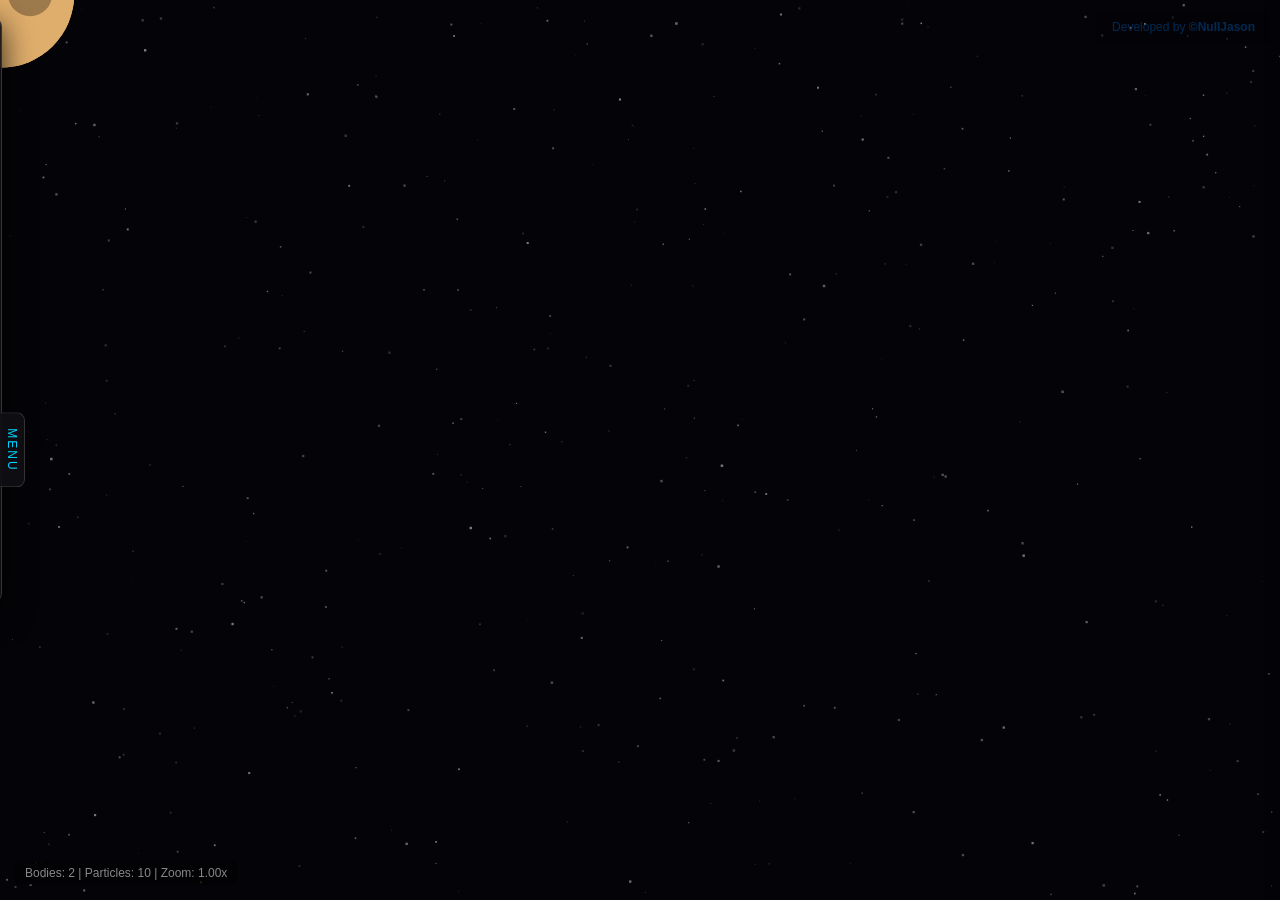
==== commit 9bd394c0: "creator" ====
--- a/2DUniSandboxSim.html
+++ b/2DUniSandboxSim.html
@@ -364,10 +364,32 @@
             border-bottom-color: #00d4ff;
             background: rgba(0, 212, 255, 0.1);
         }
+
+        .devGuy {
+            position: fixed;
+            top: 10px;
+            right: 10px;            
+            background-color: rgba(0, 0, 0, 0.06); 
+            color: rgba(0, 128, 255, 0.3);
+            padding: 10px 15px;
+            border-radius: 5px;
+            font-family: sans-serif;
+            font-size: 12px;
+            user-select: none;
+            z-index: 1;
+            transition: all .3 ease;
+        }
+        .devGuy:hover{
+            background-color: rgba(0,0,0,.3);
+            color:rgba(255, 255, 255, .7)
+        }
     </style>
 </head>
 
 <body>
+    <div class="devGuy">
+        Developed by <a href="https://nulljason.github.io/" style="color: inherit; text-decoration: inherit;"><b>&copy;NullJason</b></a>
+    </div>
     <div id="ui-toggle">MENU</div>
     <div id="ui">
         <h3>UNIVERSE SIMULATOR</h3>
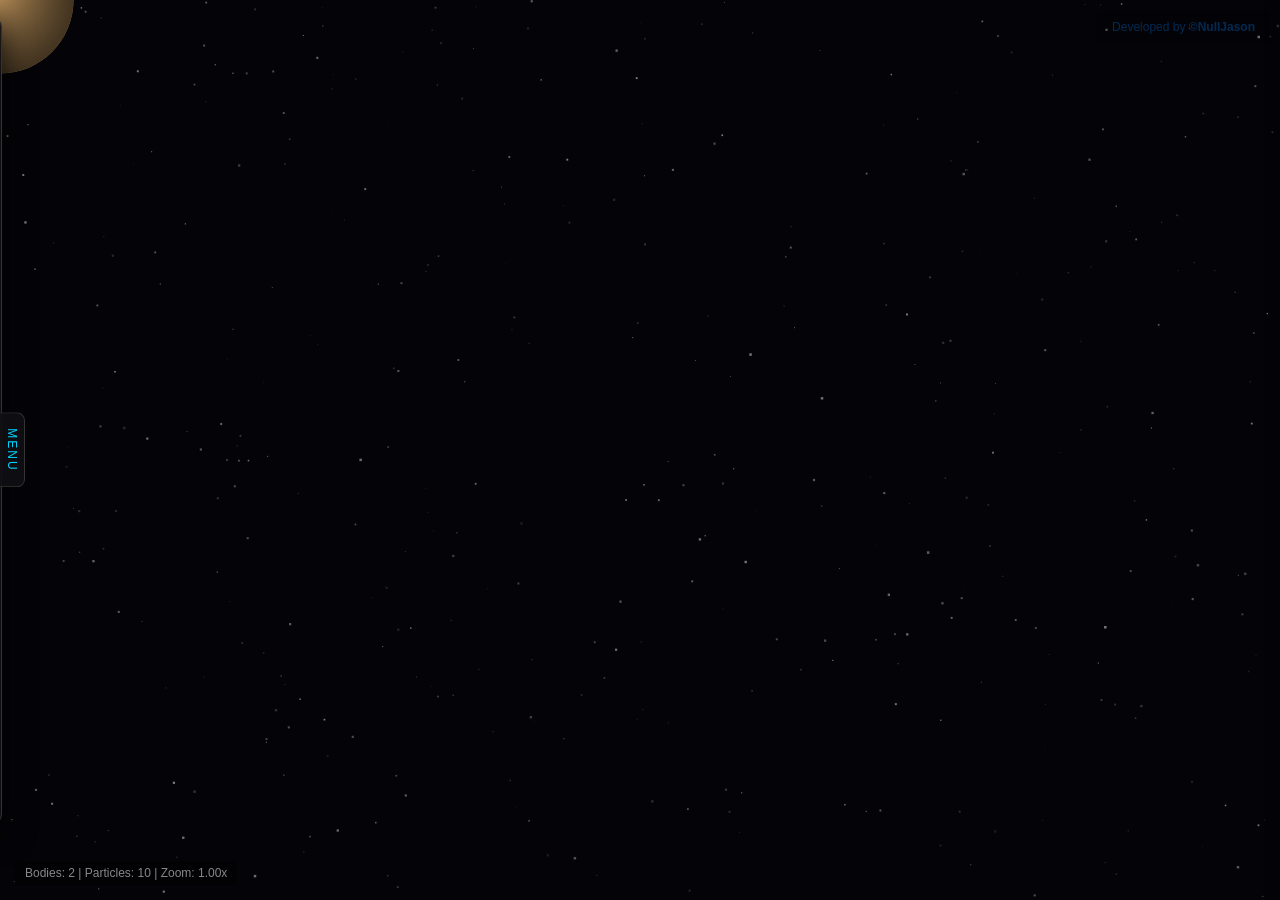
==== commit d93fbbe5: "misc proj" ====
--- a/2DUniSandboxSim.html
+++ b/2DUniSandboxSim.html
@@ -368,8 +368,8 @@
         .devGuy {
             position: fixed;
             top: 10px;
-            right: 10px;            
-            background-color: rgba(0, 0, 0, 0.06); 
+            right: 10px;
+            background-color: rgba(0, 0, 0, 0.06);
             color: rgba(0, 128, 255, 0.3);
             padding: 10px 15px;
             border-radius: 5px;
@@ -379,16 +379,18 @@
             z-index: 1;
             transition: all .3 ease;
         }
-        .devGuy:hover{
-            background-color: rgba(0,0,0,.3);
-            color:rgba(255, 255, 255, .7)
+
+        .devGuy:hover {
+            background-color: rgba(0, 0, 0, .3);
+            color: rgba(255, 255, 255, .7)
         }
     </style>
 </head>
 
 <body>
     <div class="devGuy">
-        Developed by <a href="https://nulljason.github.io/" style="color: inherit; text-decoration: inherit;"><b>&copy;NullJason</b></a>
+        Developed by <a href="https://nulljason.github.io/"
+            style="color: inherit; text-decoration: inherit;"><b>&copy;NullJason</b></a>
     </div>
     <div id="ui-toggle">MENU</div>
     <div id="ui">
@@ -405,11 +407,32 @@
             <label>Brush Mass <span id="mVal">30</span></label>
             <input type="range" id="massRange" min="0" max="100" step="1" value="30">
         </div>
+        <div class="control-group">
+            <label>Tool Mode</label>
+            <select id="toolMode"
+                style="width:100%; background:#222; color:#00d4ff; padding:5px; border:1px solid #444; border-radius:4px; outline:none; margin-top:5px;">
+                <option value="spawn">Spawn Body</option>
+                <option value="circular">Auto-Circular Orbit</option>
+                <option value="debris">Debris Blast</option>
+                <option value="explode">Explode Target</option>
+                <option value="inspect">Inspect / Focus</option>
+                <option value="ring">Spawn Ring</option>
+            </select>
+        </div>
         <div class="control-group" style="margin-top: 10px;">
             <label style="cursor:pointer;"><input type="checkbox" id="showHabZone"
                     style="width:auto; margin-right:5px;"> Show Habitable Zones</label>
+            <label style="cursor:pointer;"><input type="checkbox" id="showAxis" style="width:auto; margin-right:5px;">
+                Show 3D Axis</label>
+            <label style="cursor:pointer;"><input type="checkbox" id="showRotation"
+                    style="width:auto; margin-right:5px;"> Show Rotation Swirl</label>
         </div>
-
+        <div class="control-group">
+            <label>Prefabs</label>
+            <select id="prefabSelect"
+                style="width:100%; background:#222; color:#00d4ff; padding:5px; border:1px solid #444; border-radius:4px; outline:none; margin-bottom:5px;"></select>
+            <button id="savePrefabBtn">Save Target as Prefab</button>
+        </div>
         <button id="clearBtn">Wipe Universe</button>
         <div class="instructions">
             • <b>Left-Drag:</b> Aim & Predict Trajectory<br>
@@ -452,8 +475,11 @@
                     <div class="prop-row">Radius <span class="val" id="ins-rad">0</span></div>
                     <div class="prop-row">Density (kg/m³) <span class="val" id="ins-den">0</span></div>
                     <div class="prop-row">Volume <span class="val" id="ins-vol">0</span></div>
-                    <div class="prop-row">Rot (rad/s) <input type="number" id="ins-rot" step="0.05"></div>
-                    <div class="prop-row"><label style="color:#00d4ff; cursor:pointer;"><input type="checkbox" id="ins-anchor" style="width:auto; margin-right:5px;"> Anchored Position</label></div>
+                    <div class="prop-row">Rot Vector X <input type="number" id="ins-rotx" step="0.01"></div>
+                    <div class="prop-row">Rot Vector Y <input type="number" id="ins-roty" step="0.01"></div>
+                    <div class="prop-row">Rot Vector Z <input type="number" id="ins-rotz" step="0.01"></div>
+                    <div class="prop-row"><label style="color:#00d4ff; cursor:pointer;"><input type="checkbox"
+                                id="ins-anchor" style="width:auto; margin-right:5px;"> Anchored Position</label></div>
                 </div>
                 <div class="stat-group" id="bh-stats" style="display:none;">
                     <div class="stat-group-title">Singularity Data</div>
@@ -477,10 +503,11 @@
             <div id="tab-clim" class="tab-content">
                 <h3>Climate & Atmosphere</h3>
                 <div class="stat-group">
-                    <div class="prop-row">Avg Temp (K) <input type="number" id="ins-temp" step="10"></div>
-                    <div class="prop-row">Albedo <span class="val" id="ins-albedo">0</span></div>
-                    <div class="prop-row">Water Depth <span class="val" id="ins-water">0</span></div>
-                    <div class="prop-row">Ice Thickness <span class="val" id="ins-ice">0</span></div>
+                    <div class="prop-row">Avg Temp (K) <input type="number" id="ins-temp" step="5"></div>
+                    <div class="prop-row">Albedo (0-1) <input type="number" id="ins-albedo" step="0.05" min="0" max="1">
+                    </div>
+                    <div class="prop-row">Water (km) <input type="number" id="ins-water" step="1"></div>
+                    <div class="prop-row">Ice (km) <span class="val" id="ins-ice">0</span></div>
                     <div class="prop-row">Atm. Pressure <span class="val" id="ins-pressure">0</span></div>
                 </div>
             </div>
@@ -488,19 +515,46 @@
             <div id="tab-comp" class="tab-content">
                 <h3>Internal Structure</h3>
                 <div class="stat-group">
-                    <div class="prop-row">Iron <div class="progress-bar-bg"><div class="progress-bar-fill" id="bar-fe" style="background:#8a5a44;"></div></div></div>
-                    <div class="prop-row">Silicate <div class="progress-bar-bg"><div class="progress-bar-fill" id="bar-si" style="background:#b8b8b8;"></div></div></div>
-                    <div class="prop-row">Water/Ice <div class="progress-bar-bg"><div class="progress-bar-fill" id="bar-h2o" style="background:#4a90e2;"></div></div></div>
-                    <div class="prop-row">Hydrogen <div class="progress-bar-bg"><div class="progress-bar-fill" id="bar-h" style="background:#e0ae6c;"></div></div></div>
-                    <div style="margin-top:15px;" class="prop-row">Magnetic Field <span class="val" id="ins-mag">0 G</span></div>
+                    <div class="prop-row">Iron <div class="progress-bar-bg">
+                            <div class="progress-bar-fill" id="bar-fe" style="background:#8a5a44;"></div>
+                        </div>
+                    </div>
+                    <div class="prop-row">Silicate <div class="progress-bar-bg">
+                            <div class="progress-bar-fill" id="bar-si" style="background:#b8b8b8;"></div>
+                        </div>
+                    </div>
+                    <div class="prop-row">Water/Ice <div class="progress-bar-bg">
+                            <div class="progress-bar-fill" id="bar-h2o" style="background:#4a90e2;"></div>
+                        </div>
+                    </div>
+                    <div class="prop-row">Hydrogen <div class="progress-bar-bg">
+                            <div class="progress-bar-fill" id="bar-h" style="background:#e0ae6c;"></div>
+                        </div>
+                    </div>
+                    <div class="prop-row">Carbon <div class="progress-bar-bg">
+                            <div class="progress-bar-fill" id="bar-c" style="background:#555;"></div>
+                        </div>
+                    </div>
+                    <div class="prop-row">Nitrogen <div class="progress-bar-bg">
+                            <div class="progress-bar-fill" id="bar-n" style="background:#77aaff;"></div>
+                        </div>
+                    </div>
+                    <div class="prop-row">Oxygen <div class="progress-bar-bg">
+                            <div class="progress-bar-fill" id="bar-o" style="background:#ffcccc;"></div>
+                        </div>
+                    </div>
+                    <div style="margin-top:15px;" class="prop-row">Magnetic Field <span class="val" id="ins-mag">0
+                            G</span></div>
                 </div>
             </div>
 
             <div id="tab-sci" class="tab-content">
                 <h3>Derived Diagnostics</h3>
                 <div class="stat-group">
-                    <div class="prop-row">Earth Similarity (ESI) <span class="val" id="ins-esi" style="color:#00ff88;">0%</span></div>
-                    <div class="prop-row">Life Likelihood <span class="val" id="ins-life" style="color:#00ff88;">0%</span></div>
+                    <div class="prop-row">Earth Similarity (ESI) <span class="val" id="ins-esi"
+                            style="color:#00ff88;">0%</span></div>
+                    <div class="prop-row">Life Likelihood <span class="val" id="ins-life"
+                            style="color:#00ff88;">0%</span></div>
                     <div class="prop-row">Habitable Zone <span class="val" id="ins-hz">No</span></div>
                     <div class="prop-row">Tidal Heating <span class="val" id="ins-tidal">0</span></div>
                     <div class="prop-row">Mass Lost <span class="val" id="ins-lost">0</span></div>
@@ -513,7 +567,6 @@
     <canvas id="simCanvas"></canvas>
 
     <script>
-        console.log("TODO: habitable zones are not working with the camera controls, they are stuck inside one small box.")
         const canvas = document.getElementById('simCanvas');
         const ctx = canvas.getContext('2d');
         const stats = document.getElementById('stats');
@@ -528,6 +581,8 @@
         const insRot = document.getElementById('ins-rot');
         const insAnchor = document.getElementById('ins-anchor'); const insState = document.getElementById('ins-state');
         const showHabZone = document.getElementById('showHabZone');
+        const showAxis = document.getElementById('showAxis');
+        const showRotation = document.getElementById('showRotation');
 
         let bodies = [];
         let shockwaves = [];
@@ -535,7 +590,7 @@
         let clouds = [];
         let G = 0.5;
         let timeScale = 1;
-        let currentMass = 100;
+        let currentMass = 30;
 
         let isDragging = false;
         let dragStart = { x: 0, y: 0 };
@@ -548,6 +603,12 @@
         let followedBody = null;
         let uiTarget = null;
 
+        let lastTime = performance.now();
+        let accumulator = 0;
+        const fixedDt = 1 / 60; // 60 physics steps per second
+        const maxFrameTime = 0.25; // no spiral of death thanks
+        const maxStepsPerFrame = 16; // physics cap per frame
+
         let backgroundStars = Array.from({ length: 400 }, () => ({
             x: (Math.random() - 0.5) * 5000,
             y: (Math.random() - 0.5) * 5000,
@@ -559,11 +620,8 @@
         const uiPanel = document.getElementById('ui');
         const uiToggle = document.getElementById('ui-toggle');
 
-        // When you hover the toggle: Show menu, hide toggle
-        uiToggle.addEventListener('mouseenter', () => {
-            uiPanel.classList.add('visible');
-            uiToggle.classList.add('hidden');
-        });
+        uiToggle.addEventListener('mouseenter', () => { uiPanel.classList.add('visible'); uiToggle.classList.add('hidden'); });
+        uiToggle.addEventListener('click', () => { uiPanel.classList.toggle('visible'); uiToggle.classList.toggle('hidden'); });
 
         // When you mouse off the menu: Hide menu, show toggle
         uiPanel.addEventListener('mouseleave', () => {
@@ -610,10 +668,10 @@
                 this.life = life; this.maxLife = life;
                 this.color = color; this.size = size;
             }
-            update() {
-                this.x += this.vx * timeScale;
-                this.y += this.vy * timeScale;
-                this.life -= 0.02 * timeScale;
+            update(dt) {
+                this.x += this.vx * dt;
+                this.y += this.vy * dt;
+                this.life -= 0.02 * dt;
             }
             draw() {
                 ctx.globalAlpha = Math.max(0, this.life / this.maxLife);
@@ -651,8 +709,8 @@
                     });
                 }
             }
-            update() {
-                if (timeScale > 0) this.life -= timeScale;
+            update(dt) {
+                if (dt > 0) this.life -= dt;
             }
             draw() {
                 let progress = this.life / this.maxLife;
@@ -677,43 +735,57 @@
                 this.mass = mass;
                 this.trail = [];
                 this.accretionFuel = 0;
-                this.angle = 0;
-                this.rotSpd = 0;
                 this.age = 0;
                 this.timeInHabZone = 0;
                 this.isHabitable = false;
                 this.isAnchored = false;
-                this.mergeTimer = 0; // Tracks gas condensation
-                this.temperature = mass >= 30000 ? mass * 0.5 : 300; // T_LOW_STAR is 30k
-                this.currentGlow = 0;
-                this.targetGlow = 0;
-
-
-                // stats
+                this.mergeTimer = 0;
+
+                // TRUE 3D Angular Velocity Vector
+                this.rotX = (Math.random() - 0.5) * 0.1;
+                this.rotY = (Math.random() - 0.5) * 0.1;
+                this.rotZ = (Math.random() - 0.5) * 0.1;
+                this.spinPhase = 0;
+
+                this.targetRotX = this.rotX;
+                this.targetRotY = this.rotY;
+                this.targetRotZ = this.rotZ;
+
+                // Trackers
                 this.name = null;
-                this.originalMass = mass;
+                this.originalMass = this.mass;
                 this.orbitingBody = null;
                 this.maxForceFelt = 0;
                 this.tidalHeatFelt = 0;
-
-                // Composition & Climate (0 to 1 scale)
+                this.temperature = mass >= 30000 ? Math.max(3800, 3000 + (mass - 30000) * 0.056) : 20;
+                // Composition
                 this.compFe = 0; this.compSi = 0; this.compH2O = 0; this.compH = 0;
-                this.albedo = 0.3;
-                this.pressure = 0;
-                this.waterDepth = 0;
-                this.iceThickness = 0;
+                this.compC = 0; this.compN = 0; this.compO = 0;
+                this.isCustomized = false; this.absorbDelay = 0; this.isRemnant = false;
+                this.albedo = 0.3; this.pressure = 0; this.waterDepth = 0; this.iceThickness = 0;
+                this.currentGlow = 0; this.targetGlow = 0;
+
 
                 this.updateProperties();
             }
 
+            get rotSpd() { return Math.sqrt(this.rotX ** 2 + this.rotY ** 2 + this.rotZ ** 2) || 0.0001; }
+            get axisAngle() { return Math.atan2(this.rotY, this.rotX) || 0; }
+            get axisTilt() { return Math.acos(this.rotZ / this.rotSpd) || 0; }
+
             updateProperties() {
+                if (this.mass <= 0 || isNaN(this.mass)) {
+                    this.isDead = true;
+                    return;
+                }
+
                 if (this.mass >= 1000000) {
                     this.radius = Math.max(8, Math.sqrt(this.mass) * 0.08);
                 } else if (this.mass >= 500000) {
                     this.radius = Math.max(5, Math.sqrt(this.mass) * 0.15);
                 } else {
-                    // Make fluffy gas particles slightly larger
-                    let radMult = this.type === 'Gas' ? 1.2 : 0.6;
+                    // Supernova Gas is highly expansive and visually massive
+                    let radMult = this.type === 'Gas' ? 12.0 : 0.6;
                     this.radius = Math.max(2, Math.sqrt(this.mass) * radMult);
                 }
 
@@ -728,18 +800,34 @@
                 } else if (this.mass >= 500000) {
                     this.type = 'Neutron Star'; this.color = '#e6ffff';
                 } else if (this.mass >= 30000) {
-                    this.type = 'Star';
-                    if (this.temperature < 3000 && this.mass < 200000) {
-                        this.type = 'White Dwarf'; this.color = '#ffffff';
-                        this.radius = Math.max(4, Math.sqrt(this.mass) * 0.25);
+                    // 1 Solar Mass ≈ 70,000. Chandrasekhar Limit ≈ 98,000 (Using < 140000 to match existing supernova physics)
+                    if (this.isRemnant && this.mass < 140000) {
+                        let subclass = 'DC';
+                        if (this.compH >= 0.5) subclass = 'DA';
+                        else if (this.compC >= 0.1) subclass = 'DQ';
+                        else if (this.compFe >= 0.1) subclass = 'DZ';
+                        else if (this.temperature >= 45000) subclass = 'DO'; // Ionized Helium proxy
+                        else if (this.temperature >= 10000) subclass = 'DB'; // Neutral Helium proxy
+
+                        this.type = 'White Dwarf ' + subclass;
+
+                        // Radiates leftover heat (100,000K down to 5,600K)
+                        if (this.temperature > 50000) this.color = '#ccddff';
+                        else if (this.temperature > 20000) this.color = '#e6f2ff';
+                        else if (this.temperature > 8000) this.color = '#ffffff';
+                        else this.color = '#ffeedd';
+
+                        // Earth-sized volume (extremely dense)
+                        this.radius = Math.max(1.5, Math.sqrt(this.mass) * 0.08);
                     } else {
-                        if (this.temperature < 3500) { this.color = '#ff4a2b'; }
-                        else if (this.temperature < 5000) { this.color = '#ffa651'; }
-                        else if (this.temperature < 6000) { this.color = '#fff4e8'; }
-                        else if (this.temperature < 7500) { this.color = '#f8f8ff'; }
-                        else if (this.temperature < 10000) { this.color = '#ccebff'; }
-                        else if (this.temperature < 30000) { this.color = '#99bbff'; }
-                        else { this.color = '#4488ff'; }
+                        this.type = 'Star';
+                        if (this.mass >= 300000 || this.temperature >= 30000) this.color = '#99bbff'; // O
+                        else if (this.mass >= 150000 || this.temperature >= 10000) this.color = '#ccebff'; // B
+                        else if (this.mass >= 100000 || this.temperature >= 7500) this.color = '#f8f8ff'; // A
+                        else if (this.mass >= 85000 || this.temperature >= 6000) this.color = '#fff4e8'; // F
+                        else if (this.mass >= 70000 || this.temperature >= 5200) this.color = '#ffffcc'; // G (Sun-like)
+                        else if (this.mass >= 40000 || this.temperature >= 3700) this.color = '#ffa651'; // K
+                        else this.color = '#ff4a2b'; // M
                     }
                 } else {
                     if (this.mass < 50) { this.type = 'Debris'; this.color = '#888'; }
@@ -758,55 +846,83 @@
                 this.density = this.mass / this.volume;
 
                 // Generate Realistic Compositions based on type
-                if (this.type === 'Gas Giant' || this.type === 'Star' || this.type === 'Gas') {
-                    this.compH = 0.98; this.compSi = 0.02; this.compFe = 0; this.compH2O = 0;
-                    this.pressure = this.mass * 2;
-                    this.albedo = 0.5;
-                } else if (this.type === 'Planet' || this.type === 'Moon') {
-                    this.compFe = 0.3; this.compSi = 0.6; this.compH2O = 0.1; this.compH = 0;
-                    this.pressure = (this.mass / 10000) * 1; // Earth-ish
-                    this.albedo = 0.3;
-                } else if (this.type === 'Asteroid' || this.type === 'Debris') {
-                    this.compFe = 0.1; this.compSi = 0.8; this.compH2O = 0.1; this.compH = 0;
-                    this.pressure = 0;
-                    this.albedo = 0.1;
-                } else {
-                    // Remnants
-                    this.compFe = 0.9; this.compSi = 0.1; this.compH2O = 0; this.compH = 0;
-                    this.pressure = 0;
+                if (!this.isCustomized) {
+                    if (this.type === 'Gas Giant' || this.type === 'Star' || this.type === 'Gas') {
+                        this.compH = 0.90; this.compC = 0.03; this.compN = 0.02; this.compO = 0.03; this.compSi = 0.02; this.compFe = 0; this.compH2O = 0;
+                        this.pressure = this.mass * 2; this.albedo = 0.5;
+                    } else if (this.type === 'Planet' || this.type === 'Moon') {
+                        this.compFe = 0.3; this.compSi = 0.4; this.compO = 0.15; this.compC = 0.05; this.compN = 0.05; this.compH2O = 0.05; this.compH = 0;
+                        this.pressure = (this.mass / 10000) * 1; this.albedo = 0.3;
+                    } else if (this.type === 'Asteroid' || this.type === 'Debris') {
+                        this.compFe = 0.1; this.compSi = 0.5; this.compC = 0.2; this.compO = 0.1; this.compH2O = 0.1; this.compH = 0; this.compN = 0;
+                        this.pressure = 0; this.albedo = 0.1;
+                    } else {
+                        // Remnants
+                        this.compFe = 0.8; this.compSi = 0.1; this.compC = 0.1; this.compO = 0; this.compH2O = 0; this.compH = 0; this.compN = 0;
+                        this.pressure = 0;
+                    }
+                }
+
+                if (this.displayRadius === undefined) {
+                    this.displayRadius = this.radius;
+                    this.diskRadTarget = 0; this.diskRadCurrent = 0;
+                    this.jetLenTarget = 0; this.jetLenCurrent = 0;
                 }
             }
             draw() {
+                ctx.save();
+                ctx.translate(this.x, this.y);
+
                 if (this.trail.length > 1) {
                     ctx.beginPath();
+                    ctx.moveTo(this.trail[0].x - this.x, this.trail[0].y - this.y);
+                    for (let i = 1; i < this.trail.length; i++) {
+                        ctx.lineTo(this.trail[i].x - this.x, this.trail[i].y - this.y);
+                    }
                     ctx.strokeStyle = this.type === 'Black Hole' ? 'rgba(50,50,50,0.5)' : this.color;
-                    ctx.lineWidth = Math.max(0.5, this.radius * 0.1); // Thicker trails for big bodies
-
-                    for (let i = 0; i < this.trail.length - 1; i++) {
-                        // Fade the tail out gradually
-                        ctx.globalAlpha = (i / this.trail.length) * 0.4;
-                        ctx.beginPath();
-                        ctx.moveTo(this.trail[i].x, this.trail[i].y);
-                        ctx.lineTo(this.trail[i + 1].x, this.trail[i + 1].y);
-                        ctx.stroke();
-                    }
+                    ctx.lineWidth = 1.5 / camera.zoom;
+                    ctx.globalAlpha = 0.4;
+                    ctx.stroke();
                     ctx.globalAlpha = 1.0;
                 }
 
-                ctx.save();
-                ctx.translate(this.x, this.y);
-                ctx.rotate(this.angle);
+                if (this.type === 'Gas') {
+                    let gasGrad = ctx.createRadialGradient(0, 0, 0, 0, 0, this.radius);
+                    gasGrad.addColorStop(0, this.color);
+                    gasGrad.addColorStop(1, 'rgba(0,0,0,0)');
+
+                    ctx.beginPath();
+                    ctx.arc(0, 0, this.radius, 0, Math.PI * 2);
+                    ctx.fillStyle = gasGrad;
+                    ctx.globalAlpha = 0.3;
+                    ctx.fill();
+                    ctx.globalAlpha = 1.0;
+                    ctx.restore();
+                    return;
+                }
+
+                if (this.isComet && this.tailVec) {
+                    let tailLen = this.radius * 20 * this.tailIntensity;
+                    let tailGrad = ctx.createLinearGradient(0, 0, -this.tailVec.x * tailLen, -this.tailVec.y * tailLen);
+                    tailGrad.addColorStop(0, 'rgba(200, 255, 255, 0.6)');
+                    tailGrad.addColorStop(1, 'rgba(200, 255, 255, 0)');
+
+                    ctx.beginPath();
+                    ctx.moveTo(-this.tailVec.y * this.radius * 0.8, this.tailVec.x * this.radius * 0.8);
+                    ctx.lineTo(-this.tailVec.x * tailLen, -this.tailVec.y * tailLen);
+                    ctx.lineTo(this.tailVec.y * this.radius * 0.8, -this.tailVec.x * this.radius * 0.8);
+                    ctx.fillStyle = tailGrad;
+                    ctx.fill();
+                    this.isComet = false;
+                }
 
                 if (this.type === 'Black Hole') {
-                    // Lensing effect color based on temperature
-                    let bhOutline = this.temperature > 5000 ? 'rgba(255, 200, 100, 1)' : 'rgba(255, 255, 255, 0.6)';
                     let lensMult = Math.min(10, 2.5 + Math.abs(this.rotSpd) * 5);
                     let lensRadius = this.radius * lensMult;
-
-                    let lensGrad = ctx.createRadialGradient(0, 0, this.radius, 0, 0, lensRadius); lensGrad.addColorStop(0, '#000');
-                    lensGrad.addColorStop(0.1, bhOutline);
-                    lensGrad.addColorStop(0.4, 'rgba(255, 150, 50, 0.1)'); // Orange shifted lensing
-                    lensGrad.addColorStop(1, 'rgba(0,0,0,0)');
+                    let lensGrad = ctx.createRadialGradient(0, 0, this.radius, 0, 0, lensRadius);
+                    lensGrad.addColorStop(0, 'rgba(0,0,0,1)');
+                    lensGrad.addColorStop(0.1, this.temperature > 5000 ? 'rgba(255, 200, 100, 1)' : 'rgba(255, 255, 255, 0.6)');
+                    lensGrad.addColorStop(1, 'rgba(0, 0, 0, 0)');
 
                     ctx.beginPath();
                     ctx.arc(0, 0, lensRadius, 0, Math.PI * 2);
@@ -814,112 +930,223 @@
                     ctx.fill();
 
                     if (this.isQuasar) {
-                        // Scientifically accurate accretion disk colors (White -> Yellow -> Orange -> Red)
-                        let diskRadius = this.radius * (4.5 + Math.min(this.accretionFuel * 0.1, 5));
-                        let diskGrad = ctx.createRadialGradient(0, 0, this.radius, 0, 0, diskRadius);
-                        diskGrad.addColorStop(0, 'rgba(255, 255, 255, 0.9)'); // Superheated inner
-                        diskGrad.addColorStop(0.15, 'rgba(255, 220, 100, 0.8)'); // Yellow
-                        diskGrad.addColorStop(0.4, 'rgba(255, 100, 0, 0.6)'); // Orange
-                        diskGrad.addColorStop(0.8, 'rgba(150, 0, 0, 0.2)'); // Red cooler edge
+                        let safeAccretion = Math.max(0, this.accretionFuel);
+                        let maxDiskRadius = this.radius * 100;
+                        let maxJetLength = this.radius * 300;
+
+                        this.diskRadTarget = Math.min(maxDiskRadius, Math.max(1, this.displayRadius * (2 + Math.min(safeAccretion * 0.1, 20) + Math.abs(this.rotSpd) * 15)));
+                        this.jetLenTarget = Math.min(maxJetLength, Math.max(1, this.displayRadius * 10 * (1 + safeAccretion * 0.02) * (this.temperature / 5000)));
+
+                        let diskThickness = Math.max(1, Math.abs(this.diskRadCurrent * Math.sin(this.axisTilt)) + (this.displayRadius * 0.2));
+
+                        ctx.save();
+                        ctx.rotate(this.axisAngle);
+
+                        let diskGrad = ctx.createRadialGradient(0, 0, this.displayRadius, 0, 0, Math.max(this.displayRadius + 1, this.diskRadCurrent));
+                        diskGrad.addColorStop(0, 'rgba(255, 255, 255, 0.9)');
+                        diskGrad.addColorStop(0.15, 'rgba(255, 220, 100, 0.8)');
+                        diskGrad.addColorStop(0.4, 'rgba(255, 100, 0, 0.6)');
+                        diskGrad.addColorStop(0.8, 'rgba(150, 0, 0, 0.2)');
                         diskGrad.addColorStop(1, 'rgba(0, 0, 0, 0)');
 
                         ctx.beginPath();
-                        // Tilt the disk slightly based on rotation
-                        ctx.ellipse(0, 0, diskRadius, diskRadius * 0.35, this.rotSpd * 10, 0, Math.PI * 2);
+                        ctx.ellipse(0, 0, this.diskRadCurrent, diskThickness, 0, 0, Math.PI * 2);
                         ctx.fillStyle = diskGrad;
-                        ctx.shadowBlur = this.accretionFuel > 10 ? 40 : 15;
-                        ctx.shadowColor = '#ff6600';
                         ctx.fill();
-                        ctx.shadowBlur = 0; // Reset
-
-                        // Relativistic Jets
-                        let jetLength = this.radius * 20 * (this.temperature / 5000) * Math.abs(this.rotSpd);
-                        let jetGradient = ctx.createLinearGradient(0, -jetLength, 0, jetLength);
-                        jetGradient.addColorStop(0, 'rgba(150, 200, 255, 0)');
-                        jetGradient.addColorStop(0.4, 'rgba(255, 255, 255, 0.9)');
-                        jetGradient.addColorStop(0.5, 'rgba(255, 255, 255, 1)');
-                        jetGradient.addColorStop(0.6, 'rgba(255, 255, 255, 0.9)');
-                        jetGradient.addColorStop(1, 'rgba(150, 200, 255, 0)');
-                        ctx.fillStyle = jetGradient;
-                        ctx.fillRect(-this.radius * 0.5, -jetLength, this.radius, jetLength * 2);
-                    }
-
-                    // The Event Horizon
+
+                        let jetVis = Math.abs(Math.cos(this.axisTilt));
+
+                        if (jetVis > 0.05) {
+                            let jetGradient = ctx.createLinearGradient(0, -this.jetLenCurrent * jetVis, 0, this.jetLenCurrent * jetVis); jetGradient.addColorStop(0, 'rgba(150, 200, 255, 0)');
+                            jetGradient.addColorStop(0.4, 'rgba(255, 255, 255, 0.9)');
+                            jetGradient.addColorStop(0.5, 'rgba(255, 255, 255, 1)');
+                            jetGradient.addColorStop(0.6, 'rgba(255, 255, 255, 0.9)');
+                            jetGradient.addColorStop(1, 'rgba(150, 200, 255, 0)');
+
+                            ctx.fillStyle = jetGradient;
+                            ctx.fillRect(-this.displayRadius * 0.5, -this.jetLenCurrent * jetVis, this.displayRadius, this.jetLenCurrent * 2 * jetVis);
+                        }
+                        ctx.restore();
+                    }
+
+                    // Event horizon core
                     ctx.beginPath();
                     ctx.arc(0, 0, this.radius, 0, Math.PI * 2);
                     ctx.fillStyle = '#000';
                     ctx.fill();
+                } else {
+                    // Standard Object Rendering
+                    if (this.type === 'Neutron Star' && Math.abs(this.rotSpd) > 0.05) {
+                        ctx.save();
+                        ctx.rotate(this.axisAngle);
+                        let beamLength = this.radius * 30;
+                        let pGrad = ctx.createLinearGradient(0, -beamLength, 0, beamLength); // Y is the pole
+                        pGrad.addColorStop(0, 'rgba(150, 50, 255, 0)');
+                        pGrad.addColorStop(0.48, 'rgba(200, 150, 255, 0.8)');
+                        pGrad.addColorStop(0.52, 'rgba(200, 150, 255, 0.8)');
+                        pGrad.addColorStop(1, 'rgba(150, 50, 255, 0)');
+
+                        ctx.fillStyle = pGrad;
+                        ctx.globalAlpha = Math.abs(Math.cos(this.age * this.rotSpd * 2));
+                        ctx.fillRect(-this.radius * 0.3, -beamLength, this.radius * 0.6, beamLength * 2);
+                        ctx.globalAlpha = 1.0;
+                        ctx.restore();
+                    }
+
+                    ctx.beginPath();
+                    ctx.arc(0, 0, this.radius, 0, Math.PI * 2);
+                    ctx.fillStyle = this.color;
+
+                    if (this.currentGlow > 0) {
+                        ctx.shadowBlur = this.currentGlow;
+                        ctx.shadowColor = this.color;
+                    }
+                    ctx.fill();
+                    ctx.shadowBlur = 0;
+
+
+                    // Standard Solid Sphere with Dynamic 3D Environment Lighting
+                    let maxIllum = 0; let lx = 0; let ly = 0;
+
+                    if (this.temperature < 1500 && this.type !== 'Gas' && this.type !== 'Black Hole') {
+                        bodies.forEach(b => {
+                            if (b === this || b.temperature < 2000) return;
+                            let dx = b.x - this.x; let dy = b.y - this.y;
+                            let distSq = dx * dx + dy * dy;
+                            let illum = (b.temperature * b.radius) / Math.max(1, distSq);
+                            if (illum > maxIllum) {
+                                maxIllum = illum;
+                                let dist = Math.max(0.0001, Math.sqrt(distSq));
+                                lx = dx / dist; ly = dy / dist;
+                            }
+                        });
+                    }
+
+                    ctx.beginPath();
+                    ctx.arc(0, 0, this.radius, 0, Math.PI * 2);
+
+                    if (maxIllum > 0.05) {
+                        let shadowGrad = ctx.createRadialGradient(lx * this.radius * 0.4, ly * this.radius * 0.4, this.radius * 0.1, 0, 0, this.radius);
+                        shadowGrad.addColorStop(0, this.color);
+                        shadowGrad.addColorStop(0.7, 'rgba(0,0,0,0.4)');
+                        shadowGrad.addColorStop(1, 'rgba(0,0,0,0.9)');
+                        ctx.fillStyle = shadowGrad;
+                    } else if (this.temperature >= 1500) {
+                        ctx.fillStyle = this.color;
+                    } else {
+                        let shadowGrad = ctx.createRadialGradient(-this.radius * 0.3, -this.radius * 0.3, this.radius * 0.1, 0, 0, this.radius);
+                        shadowGrad.addColorStop(0, this.color);
+                        shadowGrad.addColorStop(1, 'rgba(0,0,0,0.7)');
+                        ctx.fillStyle = shadowGrad;
+                    }
+
+                    if (this.currentGlow > 0) {
+                        ctx.shadowBlur = this.currentGlow;
+                        ctx.shadowColor = this.color;
+                    }
+                    ctx.fill();
+                    ctx.shadowBlur = 0;
+                }
+
+                // 5. White Orbiting Particles (3D Z-Sorted)
+                if (showRotation && showRotation.checked) {
+                    ctx.save();
+                    ctx.rotate(this.axisAngle);
+
+                    let numParticles = Math.min(24, Math.max(6, Math.floor(this.radius / 5)));
+                    ctx.fillStyle = 'rgba(255, 255, 255, 0.9)';
+
+                    for (let i = 0; i < numParticles; i++) {
+                        let theta = this.spinPhase + (i / numParticles) * Math.PI * 2;
+                        // Z depth logic (negative means behind the sphere)
+                        let pz = Math.sin(theta) * Math.cos(this.axisTilt);
+
+                        if (pz >= -0.1) { // Only draw if on the visible front hemisphere
+                            let px = this.radius * 1.15 * Math.cos(theta);
+                            let py = this.radius * 1.15 * Math.sin(theta) * Math.sin(this.axisTilt);
+
+                            let pSize = Math.min(5, Math.max(1.5, this.radius * 0.05)) / camera.zoom;
+                            ctx.beginPath();
+                            ctx.arc(px, py, pSize, 0, Math.PI * 2);
+                            ctx.fill();
+
+                            // Particle speed tail
+                            ctx.beginPath();
+                            ctx.moveTo(px, py);
+                            let vectorSum = this.rotX + this.rotY + this.rotZ;
+                            let tailTheta = theta - (vectorSum >= 0 ? 0.2 : -0.2);
+                            let tx = this.radius * 1.15 * Math.cos(tailTheta);
+                            let ty = this.radius * 1.15 * Math.sin(tailTheta) * Math.sin(this.axisTilt);
+                            ctx.lineTo(tx, ty);
+                            ctx.strokeStyle = 'rgba(255, 255, 255, 0.3)';
+                            ctx.lineWidth = pSize;
+                            ctx.stroke();
+                        }
+                    }
                     ctx.restore();
-                    return;
-                }
-                if (this.type === 'Neutron Star' && Math.abs(this.rotSpd) > 0.05) {
+                }
+
+                // 6. Super-Visible 3D Orientation (Animated Green Equator)
+                if (showAxis && showAxis.checked) {
                     ctx.save();
-                    // Counter-rotate to detach beam from physical body angle, then apply wobble
-                    ctx.rotate(-this.angle);
-                    let wobble = Math.sin(this.age * this.rotSpd * 5) * 0.2;
-                    ctx.rotate(wobble);
-                    ctx.rotate(Math.PI / 2);
-                    let beamLength = this.radius * 30;
-                    let pGrad = ctx.createLinearGradient(-beamLength, 0, beamLength, 0);
-                    pGrad.addColorStop(0, 'rgba(150, 50, 255, 0)');
-                    pGrad.addColorStop(0.48, 'rgba(200, 150, 255, 0.8)');
-                    pGrad.addColorStop(0.52, 'rgba(200, 150, 255, 0.8)');
-                    pGrad.addColorStop(1, 'rgba(150, 50, 255, 0)');
-
-                    ctx.fillStyle = pGrad;
-                    ctx.globalAlpha = Math.abs(Math.cos(this.age * this.rotSpd * 2)); // Pulse effect
-                    ctx.fillRect(-beamLength, -this.radius * 0.3, beamLength * 2, this.radius * 0.6);
+                    ctx.rotate(this.axisAngle);
+
+                    ctx.beginPath();
+                    let eqThickness = Math.max(0.5, this.radius * 1.25 * Math.abs(Math.sin(this.axisTilt)));
+                    ctx.ellipse(0, 0, this.radius * 1.25, eqThickness, 0, 0, Math.PI * 2);
+
+                    // Dash line visually spins using spinPhase!
+                    ctx.setLineDash([15 / camera.zoom, 10 / camera.zoom]);
+                    ctx.lineDashOffset = -this.spinPhase * this.radius * 1.25;
+
+                    ctx.strokeStyle = '#00ff00';
+                    ctx.lineWidth = 2.5 / camera.zoom;
+                    ctx.stroke();
+                    ctx.setLineDash([]); // Reset dash
+
+                    ctx.beginPath();
+                    ctx.moveTo(0, -this.radius * 1.8);
+                    ctx.lineTo(0, this.radius * 1.8);
+                    ctx.strokeStyle = '#ff00ff';
+                    ctx.lineWidth = 2.5 / camera.zoom;
+                    ctx.stroke();
+
+                    ctx.beginPath();
+                    ctx.arc(0, -this.radius * 1.8, 5 / camera.zoom, 0, Math.PI * 2);
+                    ctx.fillStyle = '#ff00ff';
+                    ctx.fill();
+
                     ctx.restore();
                 }
 
-                ctx.beginPath();
-                ctx.arc(0, 0, this.radius, 0, Math.PI * 2);
-                ctx.fillStyle = this.color;
-
-                if (this.currentGlow > 0) {
-                    ctx.shadowBlur = this.currentGlow;
-                    ctx.shadowColor = this.color;
-                }
-                ctx.fill();
-                ctx.shadowBlur = 0;
-
-
-                if (this.type !== 'Black Hole' && this.type !== 'Star' && this.type !== 'White Dwarf' && this.type !== 'Neutron Star') {
-                    ctx.fillStyle = 'rgba(0,0,0,0.3)';
-                    // Draw Comet Tail
-                    if (this.isComet && this.tailVec) {
-                        let tailLen = 80 * this.tailIntensity;
-                        let grad = ctx.createLinearGradient(this.x, this.y, this.x + this.tailVec.x * tailLen, this.y + this.tailVec.y * tailLen);
-                        grad.addColorStop(0, `rgba(150, 200, 255, ${0.7 * this.tailIntensity})`);
-                        grad.addColorStop(1, 'rgba(150, 200, 255, 0)');
-
-                        ctx.beginPath();
-                        ctx.moveTo(this.x, this.y);
-                        ctx.lineTo(this.x + this.tailVec.x * tailLen, this.y + this.tailVec.y * tailLen);
-                        ctx.lineWidth = this.radius * 1.5;
-                        ctx.strokeStyle = grad;
-                        ctx.stroke();
-
-                        this.isComet = false; // Reset for the next frame
-                    }
-                    ctx.beginPath();
-                    ctx.arc(this.radius * 0.4, 0, this.radius * 0.3, 0, Math.PI * 2);
-                    ctx.fill();
-                }
-
                 ctx.restore();
             }
-
-            update() {
+            update(dt) {
                 if (!this.isAnchored) {
-                    this.x += this.vx * timeScale;
-                    this.y += this.vy * timeScale;
-                }
-                this.angle += this.rotSpd * timeScale;
+                    this.x += this.vx * dt;
+                    this.y += this.vy * dt;
+                }
+                this.spinPhase += this.rotSpd * dt;
+                this.displayRadius += (this.radius - this.displayRadius) * 0.1 * dt;
+                this.diskRadCurrent += (this.diskRadTarget - this.diskRadCurrent) * 0.05 * dt;
+                this.jetLenCurrent += (this.jetLenTarget - this.jetLenCurrent) * 0.05 * dt;
+                // Smoothly animate 3D rotation vectors over ~1 second
+                this.rotX += (this.targetRotX - this.rotX) * 0.02 * dt;
+                this.rotY += (this.targetRotY - this.rotY) * 0.02 * dt;
+                this.rotZ += (this.targetRotZ - this.rotZ) * 0.02 * dt;
+                this.updateProperties();
+
+                this.age += dt / 60;
+
+                if (this.type === 'Gas') {
+                    this.mass -= (this.originalMass * 0.8) / 3600 * dt;
+                    this.mergeTimer += dt / 60;
+                    if (this.mass <= this.originalMass * 0.2) this.isDead = true;
+                }
 
                 let speedSq = this.vx * this.vx + this.vy * this.vy;
 
-                if (timeScale > 0 && (this.temperature > 1000 || speedSq > 25) && this.type !== 'Gas') {
+                if (dt > 0 && (this.temperature > 1000 || speedSq > 25) && this.type !== 'Gas') {
                     if (Math.random() < 0.4) {
                         let tailColor = this.type === 'Star' ? this.color : (this.temperature > 800 ? '#ff6600' : '#bbddff');
                         particles.push(new Particle(
@@ -930,92 +1157,82 @@
                     }
                 }
 
-                if (timeScale > 0) {
-                    this.currentGlow += (this.targetGlow - this.currentGlow) * 0.05 * timeScale;
-
-                    if (this.type === 'Star') {
-                        this.temperature = this.mass * 0.5;
-                    } else if (this.type !== 'White Dwarf' && this.type !== 'Neutron Star') {
-                        if (this.temperature > 3) this.temperature -= (this.temperature - 3) * 0.005 * timeScale;
+                if (dt > 0) {
+                    this.currentGlow += (this.targetGlow - this.currentGlow) * 0.05 * dt;
+
+                    if (this.type === 'Star' && !this.isCustomized) {
+                        this.temperature += (Math.max(3800, 3000 + (this.mass - 30000) * 0.056) - this.temperature) * 0.02 * dt;
+                    } else if (this.type !== 'White Dwarf' && this.type !== 'Neutron Star' && !this.isCustomized) {
+                        if (this.temperature > 3) this.temperature -= (this.temperature - 3) * 0.005 * dt;
                     }
 
                     if (this.type === 'Black Hole' && this.accretionFuel > 0) {
-                        let feedRate = Math.min(this.accretionFuel, 2 * timeScale);
+                        let feedRate = Math.min(this.accretionFuel, 2 * dt);
                         this.accretionFuel -= feedRate;
                         this.mass += feedRate;
                         this.temperature += feedRate * 50;
+                        this.updateProperties();
+
                     }
 
                     if (this.type === 'Planet' || this.type === 'Moon') {
                         if (this.temperature >= 260 && this.temperature <= 340) {
-                            this.timeInHabZone += timeScale;
+                            this.timeInHabZone += dt;
                             if (this.timeInHabZone > 3600 && !this.isHabitable) {
                                 this.isHabitable = true; this.color = '#2E8B57';
                             }
-                        } else if (this.isHabitable && (this.temperature < 220 || this.temperature > 380)) {
+                        } else if (this.temperature < 255 || this.temperature > 355) {
                             this.isHabitable = false; this.timeInHabZone = 0;
                             this.color = this.temperature > 380 ? '#8b4513' : '#a0c8d0';
                         }
                     }
 
-                    // Climate Simulation
+                    if (this.absorbDelay > 0) this.absorbDelay -= dt;
+
+                    // Climate Simulation (Celsius Base: 0C = 273.15K, 100C = 373.15K)
                     if (this.compH2O > 0) {
-                        if (this.temperature < 260) {
-                            this.iceThickness = this.mass * this.compH2O * 10;
-                            this.waterDepth = 0;
-                            this.albedo = 0.6; // Ice is reflective
-                        } else if (this.temperature < 373) {
-                            this.iceThickness = 0;
-                            this.waterDepth = this.mass * this.compH2O * 10;
-                            this.albedo = 0.3; // Liquid water
-                        } else {
-                            this.iceThickness = 0;
-                            this.waterDepth = 0;
-                            this.pressure += this.compH2O * 0.1; // Boils into atmosphere
-                            this.compH2O -= 0.001 * timeScale; // Slowly escapes to space
-                            this.albedo = 0.4; // Clouds
+                        let totalH2O = this.mass * this.compH2O * 10;
+                        let tIce = 0, tWater = 0;
+
+                        if (this.temperature < 273.15) { tIce = totalH2O; tWater = 0; }
+                        else if (this.temperature < 373.15) { tIce = 0; tWater = totalH2O; }
+                        else {
+                            this.pressure += this.compH2O * 0.01 * dt;
+                            this.compH2O -= 0.0001 * dt;
                         }
-                    }
-
-                    // Reset trackers for the next frame
-                    this.orbitingBody = null;
-                    this.maxForceFelt = 0;
-                    this.tidalHeatFelt = 0;
+
+                        this.iceThickness += (tIce - this.iceThickness) * 0.05 * dt;
+                        if (!this.isCustomized) this.waterDepth += (tWater - this.waterDepth) * 0.05 * dt;
+                        this.albedo = this.iceThickness > this.waterDepth ? 0.6 : (this.waterDepth > 0 ? 0.3 : 0.4);
+                    }
 
                     this.trail.push({ x: this.x, y: this.y });
                     if (this.trail.length > (this.type === 'Gas' ? 20 : 80)) this.trail.shift();
                 }
 
-                // Stellar Evolution (Aging)
-                if (timeScale > 0 && this.mass >= T_LOW_STAR) {
-                    this.age += timeScale;
-                    // Massive stars burn out exponentially faster than small ones
+                if (dt > 0 && this.mass >= 30000) {
+                    this.age += dt;
                     let lifespan = 200000000 / this.mass;
 
                     if (this.age > lifespan && this.type === 'Star') {
-                        if (this.mass >= T_NEUTRON_STAR) {
-                            // Massive stars explode, leaving a remnant
-                            triggerSupernova(this.x, this.y, this.mass);
-                            this.mass = this.mass * 0.2;
+                        this.age = 0; // CRITICAL FIX: Stops the infinite supernova loop!
+                        if (this.mass >= 500000) {
+                            if (typeof triggerSupernova === 'function') triggerSupernova(this);
+                        } else {
+                            this.mass = Math.max(1, this.mass * 0.4);
+                            this.temperature = 100000; // Peaks instantly upon outer shell ejection
+                            this.isRemnant = true;
                             this.updateProperties();
-                        } else if (this.mass < T_MID_STAR) {
-                            // Smaller stars quietly puff off their outer layers
-                            this.mass = this.mass * 0.4;
-                            this.temperature = 2500;
-                            this.updateProperties(); // Becomes a White Dwarf
                         }
                     }
                 }
 
-
-                if (timeScale > 0 && this.type === 'Neutron Star' && Math.abs(this.rotSpd) > 0.05) {
-                    // 1. Match the visual angle perfectly (note the negative sign!)
-                    let wobble = Math.sin(this.age * this.rotSpd * 5) * 0.2;
-                    let beamAngle = -this.angle + wobble;
-
-                    // Pre-calculate sin and cos for the projection
-                    let cosA = Math.cos(beamAngle);
-                    let sinA = Math.sin(beamAngle);
+                // 3D-Aligned Neutron Star Push Force
+                if (dt > 0 && this.type === 'Neutron Star' && Math.abs(this.rotSpd) > 0.05) {
+                    let beamAngle = this.axisAngle;
+
+                    let cosA = Math.cos(-beamAngle);
+                    let sinA = Math.sin(-beamAngle);
 
                     let beamLength = this.radius * 30;
                     let beamHalfWidth = this.radius * 0.3;
@@ -1026,21 +1243,20 @@
                         let dx = b.x - this.x;
                         let dy = b.y - this.y;
 
-
-                        let localX = dx * cosA + dy * sinA;
-                        let localY = -dx * sinA + dy * cosA;
-
-                        if (Math.abs(localX) <= beamLength && Math.abs(localY) <= beamHalfWidth) {
-
+                        // Project object coords into 3D pole space (Y = Pole, X = Equator)
+                        let localX = dx * cosA - dy * sinA;
+                        let localY = dx * sinA + dy * cosA;
+
+                        if (Math.abs(localY) <= beamLength && Math.abs(localX) <= beamHalfWidth) {
                             let dist = Math.hypot(dx, dy);
 
-                            b.temperature += (6000 / dist) * timeScale;
-
-                            let push = (this.mass * 20) / (dist * dist);
-                            b.vx += (dx / dist) * push * timeScale;
-                            b.vy += (dy / dist) * push * timeScale;
-
-                            if (b.mass < 5 && b.temperature > 1500) b.mass -= 0.5 * timeScale;
+                            b.temperature += (6000 / dist) * dt;
+
+                            let push = (this.mass * 20) / Math.max(1, dist * dist);
+                            b.vx += (dx / dist) * push * dt;
+                            b.vy += (dy / dist) * push * dt;
+
+                            if (b.mass < 5 && b.temperature > 1500) b.mass -= 0.5 * dt;
                         }
                     });
                 }
@@ -1072,56 +1288,86 @@
             star.updateProperties();
 
             // Spawn Physical Nebula Gas
-            let numGas = Math.min(800, Math.max(100, Math.floor(ejectaMass / 200)));
-            let massPerGas = ejectaMass / numGas;
+            let numGas = Math.min(120, Math.max(30, Math.floor(ejectaMass / 5000))); let massPerGas = ejectaMass / numGas;
+
+            // Establish a random bidirectional polar axis for relativistic jets
+            let jetAngle = Math.random() * Math.PI;
 
             for (let i = 0; i < numGas; i++) {
                 let angle = Math.random() * Math.PI * 2;
-                let speed = Math.random() * 18 + 8;
-                let dist = Math.random() * star.radius;
+                let isJet = false;
+
+                // 15% chance to align with the jet axis (shooting in opposite directions)
+                if (Math.random() < 0.15) {
+                    angle = jetAngle + (Math.random() > 0.5 ? 0 : Math.PI) + (Math.random() - 0.5) * 0.3; // Narrow cone
+                    isJet = true;
+                }
+
+                star.isRemnant = true;
+                let dist = Math.random() * (star.radius * 6.0) + (star.radius * 3.0);
+
+                // Jets travel 2x-4x faster than standard expanding shell
+                let speed = isJet ? (Math.random() * 40 + 30) : (Math.random() * 20 + 5);
 
                 let gas = new Body(star.x + Math.cos(angle) * dist, star.y + Math.sin(angle) * dist, star.vx + Math.cos(angle) * speed, star.vy + Math.sin(angle) * speed, massPerGas);
                 gas.type = 'Gas';
                 gas.temperature = 8000;
                 gas.mergeTimer = 0;
 
-                // Realistic ionized gas colors
                 let hue = Math.random() > 0.5 ? (Math.random() * 40 + 330) % 360 : Math.random() * 60 + 180;
                 gas.color = `hsl(${hue}, 100%, 65%)`;
+                gas.absorbDelay = Math.random() * 420 + 60; // 1 to 8 seconds immunity at 60tps
 
                 newBodiesArray.push(gas);
             }
         }
 
-        function resolveGravity() {
+        function resolveGravity(dt) {
             let newBodies = [];
 
-            bodies.forEach(b => { b.fx = 0; b.fy = 0; b.absFx = 0; b.absFy = 0; });
-
+            bodies.forEach(b => {
+                b.fx = 0; b.fy = 0; b.absFx = 0; b.absFy = 0;
+                b.orbitingBody = null; b.maxForceFelt = 0; b.tidalHeatFelt = 0;
+            });
             for (let i = 0; i < bodies.length; i++) {
                 let b1 = bodies[i];
                 if (b1.isDead) continue;
 
                 for (let j = i + 1; j < bodies.length; j++) {
+                    if (b1.isDead) break; // stop checking b1 if it was just destroyed due to merge/collision
                     let b2 = bodies[j];
-                    if (b2.isDead) continue;
+                    if (b2.isDead || b1.mass <= 0 || b2.mass <= 0) continue;
 
                     let dx = b2.x - b1.x; let dy = b2.y - b1.y;
                     let distSq = dx * dx + dy * dy;
                     if (distSq > 5000000 && b1.mass < 100 && b2.mass < 100) continue;
-                    let dist = Math.sqrt(distSq);
+                    let dist = Math.max(0.0001, Math.sqrt(distSq));
 
                     // Optimization: Gas particles don't calculate gravity against other gas to save CPU
                     if (b1.type === 'Gas' && b2.type === 'Gas' && dist > b1.radius + b2.radius) continue;
 
                     // Black Hole Leeching
                     if (b1.type === 'Black Hole' && b2.type === 'Black Hole' && dist < (b1.radius + b2.radius) * 15) {
-                        let leechRate = Math.min(b1.mass, b2.mass) * 0.0005 * timeScale;
-                        b1.mass -= leechRate; b2.mass -= leechRate;
-                        if (Math.random() < 0.1) {
-                            let dMass = Math.random() * 80 + 5; let angle = Math.random() * Math.PI * 2; let speed = Math.random() * 20 + 10;
-                            let debris = new Body((b1.x + b2.x) / 2, (b1.y + b2.y) / 2, Math.cos(angle) * speed, Math.sin(angle) * speed, dMass);
-                            debris.temperature = 6000; newBodies.push(debris);
+                        // Perfectly conserve mass and prevent negative mass bugs
+                        let leechRate = Math.min(b1.mass * 0.01, b2.mass * 0.01, Math.min(b1.mass, b2.mass) * 0.0005 * dt);
+                        if (b1.mass - leechRate < 1 || b2.mass - leechRate < 1) leechRate = 0;
+
+                        if (leechRate > 0) {
+                            b1.mass -= leechRate;
+                            b2.mass -= leechRate;
+                            // 90% of leached mass converts to accretion fuel
+                            b1.accretionFuel += leechRate * 0.9;
+                            b2.accretionFuel += leechRate * 0.9;
+
+                            let availableDebris = leechRate * 0.2; // 10% of total leached mass available for debris
+                            if (Math.random() < 0.1 * dt && availableDebris >= 1) {
+                                let dMass = Math.min(availableDebris, Math.random() * 80 + 5);
+                                let angle = Math.random() * Math.PI * 2;
+                                let speed = Math.random() * 20 + 10;
+                                let debris = new Body((b1.x + b2.x) / 2, (b1.y + b2.y) / 2, Math.cos(angle) * speed, Math.sin(angle) * speed, dMass);
+                                debris.temperature = 6000;
+                                newBodies.push(debris);
+                            }
                         }
                     }
 
@@ -1133,39 +1379,64 @@
                     if (massive && small && small.type !== 'Gas') {
                         let rocheLimit = massive.radius * (massive.type === 'Black Hole' ? 12.0 : (massive.isQuasar ? 15.0 : 3.5));
                         if (dist < rocheLimit && dist > massive.radius + small.radius) {
-                            let depth = 1 - ((dist - (massive.radius + small.radius)) / (rocheLimit - (massive.radius + small.radius)));
-                            let shredRate = small.mass * 0.01 * Math.pow(depth, 2) * timeScale;
-
-                            if (shredRate > 0 && small.mass > 5) {
-                                small.mass -= shredRate;
-                                massive.type === 'Black Hole' ? massive.accretionFuel += shredRate : massive.mass += shredRate * 0.2;
-                                small.updateProperties(); massive.updateProperties();
-
-                                if (Math.random() < 0.3) {
-                                    particles.push(new Particle(small.x + (Math.random() - 0.5) * small.radius * 2, small.y + (Math.random() - 0.5) * small.radius * 2, small.vx + (Math.random() - 0.5) * 2, small.vy + (Math.random() - 0.5) * 2, 2.0, small.color, Math.random() * 2 + 1));
+                            let validRange = Math.max(1, rocheLimit - (massive.radius + small.radius));
+                            let depth = Math.max(0, Math.min(1, (rocheLimit - dist) / validRange));
+
+                            // CRITICAL FIX: Clamp shredRate to prevent small.mass from going negative
+                            let shredRate = Math.min(small.mass, small.mass * 0.05 * depth * dt);
+
+                            if (shredRate > 0) {
+                                if (small.mass <= 5) {
+                                    small.isDead = true;
+                                } else {
+                                    small.mass -= shredRate;
+                                    let absorbed = shredRate * 0.2;
+                                    if (massive.type === 'Black Hole') {
+                                        massive.accretionFuel += shredRate;
+                                    } else {
+                                        massive.vx = (massive.vx * massive.mass + small.vx * absorbed) / (massive.mass + absorbed);
+                                        massive.vy = (massive.vy * massive.mass + small.vy * absorbed) / (massive.mass + absorbed);
+                                        massive.mass += absorbed;
+                                    }
+                                    small.updateProperties(); massive.updateProperties();
+                                    if (Math.random() < 0.3 * dt) {
+                                        particles.push(new Particle(small.x + (Math.random() - 0.5) * small.radius * 2, small.y + (Math.random() - 0.5) * small.radius * 2, small.vx + (Math.random() - 0.5) * 2, small.vy + (Math.random() - 0.5) * 2, 2.0, small.color, Math.random() * 2 + 1));
+                                    }
                                 }
                             }
                         }
                     }
-
                     // --- Collision / Merging & Gas Siphoning ---
                     if (dist < b1.radius + b2.radius) {
                         let isGas1 = b1.type === 'Gas';
                         let isGas2 = b2.type === 'Gas';
 
                         if (isGas1 || isGas2) {
-                            b1.mergeTimer += timeScale; b2.mergeTimer += timeScale;
-
-                            // Slow Siphoning
-                            let big = b1.mass >= b2.mass ? b1 : b2;
-                            let small = b1.mass < b2.mass ? b1 : b2;
-                            let siphon = small.mass * 0.02 * timeScale;
-                            big.mass += siphon; small.mass -= siphon;
-
-                            if (small.mass < 1) small.isDead = true;
-
-                            // Delay physical merging/explosion for 120 frames (approx 2 seconds)
-                            if (b1.mergeTimer < 120 || b2.mergeTimer < 120) continue;
+                            if (b1.absorbDelay > 0 || b2.absorbDelay > 0) continue;
+                            if ((b1.type === 'Black Hole' && b2.age < 2) || (b2.type === 'Black Hole' && b1.age < 2)) continue;
+                            if (isGas1 && isGas2) {
+                                let big = b1.mass >= b2.mass ? b1 : b2;
+                                let small = b1.mass < b2.mass ? b1 : b2;
+
+                                let siphon = Math.min(small.mass, small.mass * 0.05 * dt); big.mass += siphon; small.mass -= siphon;
+
+                                if (small.mass < 1) {
+                                    small.isDead = true;
+                                } else if (b1.mergeTimer >= 120 && b2.mergeTimer >= 120) {
+                                    // Instantly and silently merge them without a kinetic explosion
+                                    big.mass += small.mass;
+                                    small.isDead = true;
+                                }
+                                continue; // ALWAYS skip kinetic explosion for Gas-Gas
+                            } else {
+                                let gas = isGas1 ? b1 : b2;
+                                let solid = isGas1 ? b2 : b1;
+
+                                solid.mass += gas.mass;
+                                solid.temperature += (gas.temperature * gas.mass) / solid.mass;
+                                gas.isDead = true;
+                                continue; // ALWAYS skip kinetic explosion for Gas-Solid
+                            }
                         }
 
                         let targetWasDestroyed = (uiTarget === b1 || uiTarget === b2);
@@ -1182,11 +1453,15 @@
                         let originalTotalMass = b1.mass + b2.mass;
                         let nvx = (b1.vx * b1.mass + b2.vx * b2.mass) / originalTotalMass;
                         let nvy = (b1.vy * b1.mass + b2.vy * b2.mass) / originalTotalMass;
+                        let totalPx = nvx * originalTotalMass;
+                        let totalPy = nvy * originalTotalMass;
                         let ejectedMass = 0;
 
                         let canSplit = false;
-                        if ((b1.type === 'Asteroid' || b2.type === 'Asteroid') && impactSpeedSq > 20 && Math.random() < 0.2) canSplit = true;
-                        else if (originalTotalMass > 50 && b1.type !== 'Debris' && b2.type !== 'Debris' && impactSpeedSq > 15) canSplit = true;
+                        if (bodies.length < 300 && b1.mass > 2 && b2.mass > 2 && b1.age > 1 && b2.age > 1) {
+                            if ((b1.type === 'Asteroid' || b2.type === 'Asteroid') && impactSpeedSq > 20 && Math.random() < 0.2) canSplit = true;
+                            else if (originalTotalMass > 50 && b1.type !== 'Debris' && b2.type !== 'Debris' && impactSpeedSq > 15) canSplit = true;
+                        }
 
                         let finalMass = originalTotalMass;
                         let newMergedRadius = Math.max(2, Math.sqrt(finalMass) * 0.6);
@@ -1200,7 +1475,12 @@
                                     let tx = -dy / dist; let ty = dx / dist; let dir = d % 2 === 0 ? 1 : -1;
                                     let safeDistance = newMergedRadius + Math.max(2, Math.sqrt(dMass) * 0.6) + (Math.random() * 20 + 30);
 
-                                    let debris = new Body(b1.x + tx * dir * safeDistance, b1.y + ty * dir * safeDistance, nvx + (tx * dir * Math.sqrt(impactSpeedSq) * 0.8) + (Math.random() - 0.5) * 5, nvy + (ty * dir * Math.sqrt(impactSpeedSq) * 0.8) + (Math.random() - 0.5) * 5, dMass);
+                                    let dvx = nvx + (tx * dir * Math.sqrt(impactSpeedSq) * 0.8) + (Math.random() - 0.5) * 5;
+                                    let dvy = nvy + (ty * dir * Math.sqrt(impactSpeedSq) * 0.8) + (Math.random() - 0.5) * 5;
+                                    totalPx -= dvx * dMass;
+                                    totalPy -= dvy * dMass;
+
+                                    let debris = new Body(b1.x + tx * dir * safeDistance, b1.y + ty * dir * safeDistance, dvx, dvy, dMass);
                                     debris.temperature = Math.max(b1.temperature, b2.temperature) + kineticHeat;
                                     newBodies.push(debris);
                                 }
@@ -1208,13 +1488,34 @@
                         }
 
                         finalMass = originalTotalMass - ejectedMass;
-                        const merged = new Body((b1.x * b1.mass + b2.x * b2.mass) / originalTotalMass, (b1.y * b1.mass + b2.y * b2.mass) / originalTotalMass, nvx, nvy, finalMass);
+                        const merged = new Body((b1.x * b1.mass + b2.x * b2.mass) / originalTotalMass, (b1.y * b1.mass + b2.y * b2.mass) / originalTotalMass, totalPx / finalMass, totalPy / finalMass, finalMass);
                         merged.temperature = ((b1.temperature * b1.mass) + (b2.temperature * b2.mass)) / originalTotalMass + kineticHeat;
-                        merged.rotSpd = (b1.rotSpd * b1.mass + b2.rotSpd * b2.mass) / originalTotalMass;
-                        merged.isAnchored = b1.isAnchored || b2.isAnchored; // Inherit anchor
+
+                        // --- True 3D Vector Angular Momentum Conservation ---
+                        let I1 = b1.mass * b1.radius * b1.radius;
+                        let I2 = b2.mass * b2.radius * b2.radius;
+
+                        let Lx = I1 * b1.rotX + I2 * b2.rotX;
+                        let Ly = I1 * b1.rotY + I2 * b2.rotY;
+                        let Lz = I1 * b1.rotZ + I2 * b2.rotZ;
+
+                        let I_new = merged.mass * merged.radius * merged.radius;
+
+                        // Set the newly calculated 3D momentum as the target
+                        merged.targetRotX = Lx / (I_new || 1);
+                        merged.targetRotY = Ly / (I_new || 1);
+                        merged.targetRotZ = Lz / (I_new || 1);
+
+                        // Inherit current visual rotation of largest parent to start the animation smoothly
+                        let dominant = b1.mass >= b2.mass ? b1 : b2;
+                        merged.rotX = dominant.rotX;
+                        merged.rotY = dominant.rotY;
+                        merged.rotZ = dominant.rotZ;
+
+                        merged.isAnchored = b1.isAnchored || b2.isAnchored;
 
                         // Trigger supernova if the merge crosses the threshold
-                        if (b1.type !== 'Black Hole' && b2.type !== 'Black Hole' && finalMass >= 500000 && b1.mass < 500000 && b2.mass < 500000) {
+                        if (b1.type !== 'Black Hole' && b2.type !== 'Black Hole' && finalMass >= 500000 && !b1.isRemnant && !b2.isRemnant) {
                             triggerSupernova(merged, newBodies);
                         }
 
@@ -1228,7 +1529,8 @@
                     }
 
                     // --- Core Gravity & Tidal Stress ---
-                    const force = (0.5 * b1.mass * b2.mass) / distSq; // G = 0.5
+                    let minGravityDist = (b1.radius + b2.radius) * 0.5;
+                    const force = (0.5 * b1.mass * b2.mass) / Math.max(distSq, minGravityDist * minGravityDist);
 
                     if (force > b1.maxForceFelt && b2.mass > b1.mass) {
                         b1.maxForceFelt = force;
@@ -1245,14 +1547,26 @@
                     b2.fx -= fx; b2.absFx += Math.abs(fx);
                     b2.fy -= fy; b2.absFy += Math.abs(fy);
 
+                    // if (b1.temperature > 1000 || b2.temperature > 1000) {
+                    //     if (b1.mass > b2.mass && b1.temperature > 1000) {
+                    //         let tEq = b1.temperature * Math.sqrt(b1.radius / dist);
+                    //         if (tEq > b2.temperature) b2.temperature += (tEq - b2.temperature) * 0.05 * dt;
+                    //     }
+                    //     if (b2.mass > b1.mass && b2.temperature > 1000) {
+                    //         let tEq = b2.temperature * Math.sqrt(b2.radius / dist);
+                    //         if (tEq > b1.temperature) b1.temperature += (tEq - b1.temperature) * 0.05 * dt;
+                    //     }
+                    // }
+
                     if (b1.temperature > 1000 || b2.temperature > 1000) {
+                        // Game-friendly thermodynamics: Heat falls off faster so Habitable Zones fit on screen
                         if (b1.mass > b2.mass && b1.temperature > 1000) {
-                            let tEq = b1.temperature * Math.sqrt(b1.radius / dist);
-                            if (tEq > b2.temperature) b2.temperature += (tEq - b2.temperature) * 0.05 * timeScale;
+                            let tEq = b1.temperature * (b1.radius / dist) * 0.8;
+                            if (tEq > b2.temperature) b2.temperature += (tEq - b2.temperature) * 0.05 * dt;
                         }
                         if (b2.mass > b1.mass && b2.temperature > 1000) {
-                            let tEq = b2.temperature * Math.sqrt(b2.radius / dist);
-                            if (tEq > b1.temperature) b1.temperature += (tEq - b1.temperature) * 0.05 * timeScale;
+                            let tEq = b2.temperature * (b2.radius / dist) * 0.8;
+                            if (tEq > b1.temperature) b1.temperature += (tEq - b1.temperature) * 0.05 * dt;
                         }
                     }
 
@@ -1262,15 +1576,18 @@
                     if (isComet1 && dist < b2.radius * 30) { b1.isComet = true; b1.tailVec = { x: (b1.x - b2.x) / dist, y: (b1.y - b2.y) / dist }; b1.tailIntensity = 1 - (dist / (b2.radius * 30)); }
                     if (isComet2 && dist < b1.radius * 30) { b2.isComet = true; b2.tailVec = { x: (b2.x - b1.x) / dist, y: (b2.y - b1.y) / dist }; b2.tailIntensity = 1 - (dist / (b1.radius * 30)); }
 
-                    let tidalHeat = (force / dist) * 0.05 * timeScale;
+                    let tidalHeat = (force / dist) * 0.05 * dt;
                     b1.tidalHeatFelt += tidalHeat;
                     b2.tidalHeatFelt += tidalHeat;
                     if (b1.type !== 'Star' && b1.type !== 'Black Hole') b1.temperature += tidalHeat / b1.mass;
                     if (b2.type !== 'Star' && b2.type !== 'Black Hole') b2.temperature += tidalHeat / b2.mass;
 
-                    // Exert gravity movement ONLY if not anchored
-                    if (!b1.isAnchored) { b1.vx += (dx / dist) * (force / b1.mass) * timeScale; b1.vy += (dy / dist) * (force / b1.mass) * timeScale; }
-                    if (!b2.isAnchored) { b2.vx -= (dx / dist) * (force / b2.mass) * timeScale; b2.vy -= (dy / dist) * (force / b2.mass) * timeScale; }
+                    // Gas gravity scales aggressively only in the second half of its decaying mass lifespan
+                    let mult1 = b1.type === 'Gas' ? (b1.mass < b1.originalMass * 0.5 ? Math.min(60, 1 + (b1.originalMass * 0.5 - b1.mass)) : 1) : 1;
+                    let mult2 = b2.type === 'Gas' ? (b2.mass < b2.originalMass * 0.5 ? Math.min(60, 1 + (b2.originalMass * 0.5 - b2.mass)) : 1) : 1;
+
+                    if (!b1.isAnchored) { b1.vx += (dx / dist) * (force / b1.mass) * mult1 * dt; b1.vy += (dy / dist) * (force / b1.mass) * mult1 * dt; }
+                    if (!b2.isAnchored) { b2.vx -= (dx / dist) * (force / b2.mass) * mult2 * dt; b2.vy -= (dy / dist) * (force / b2.mass) * mult2 * dt; }
                 }
             }
 
@@ -1301,11 +1618,11 @@
             }
 
             if (newBodies.length > 0 || bodies.some(b => b.isDead)) {
-                bodies = bodies.filter(b => !b.isDead).concat(newBodies);
-            }
-        }
-
-        function drawPredictedTrajectory(startX, startY, initVx, initVy) {
+                bodies = bodies.concat(newBodies).filter(b => !b.isDead && b.mass > 0 && !isNaN(b.x) && !isNaN(b.y));
+            }
+        }
+
+        function drawPredictedTrajectory(startX, startY, initVx, initVy, dt) {
             ctx.beginPath();
             ctx.strokeStyle = 'rgba(0, 212, 255, 0.8)';
             ctx.setLineDash([5, 5]);
@@ -1316,7 +1633,7 @@
             let simMass = currentMass;
             ctx.moveTo(simX, simY);
 
-            let stepTime = timeScale === 0 ? 1 : timeScale;
+            let stepTime = dt === 0 ? 1 : dt;
 
             let majorBodies = bodies.filter(b => b.mass > 500);
             for (let step = 0; step < 200; step++) {
@@ -1327,7 +1644,7 @@
 
                     let force = (G * b.mass * simMass) / distSq;
                     let acc = force / simMass;
-                    let dist = Math.sqrt(distSq);
+                    let dist = Math.max(0.0001, Math.sqrt(distSq));
                     simVx += (dx / dist) * acc * stepTime;
                     simVy += (dy / dist) * acc * stepTime;
                 }
@@ -1337,6 +1654,65 @@
             }
             ctx.stroke();
             ctx.setLineDash([]);
+        }
+        function updateShockwaves(s) {
+            for (let i = shockwaves.length - 1; i >= 0; i--) {
+                let sw = shockwaves[i];
+
+                let speed = Math.max(1, (1 - (sw.radius / sw.maxRadius)) * 30) * s;
+                sw.radius += speed;
+                sw.alpha -= 0.005 * s;
+
+                if (sw.alpha <= 0 || sw.radius >= sw.maxRadius) {
+                    shockwaves.splice(i, 1);
+                }
+            }
+        }
+        function updateParticles(s) {
+
+            for (let i = particles.length - 1; i >= 0; i--) {
+                let p = particles[i];
+
+                p.update(s);
+
+                if (p.life <= 0) {
+                    particles[i] = particles[particles.length - 1];
+                    particles.pop();
+                }
+            }
+        }
+
+
+        function updateClouds(s) {
+
+            for (let i = clouds.length - 1; i >= 0; i--) {
+                let c = clouds[i];
+
+                c.update(s); // pass scaled dt
+
+                if (c.life <= 0) {
+                    let newRedDwarf = new Body(c.x, c.y, 0, 0, T_LOW_STAR + 1000);
+                    newRedDwarf.temperature = 3000;
+                    bodies.push(newRedDwarf);
+                    clouds.splice(i, 1);
+                }
+            }
+        }
+
+        function updateExplosions(s) {
+            for (let i = explosions.length - 1; i >= 0; i--) {
+                let ex = explosions[i];
+
+                if (ex.type === 'supernova') {
+                    ex.radius += 30 * s;
+                    ex.life -= 0.01 * s;
+                } else {
+                    ex.radius += 5 * s;
+                    ex.life -= 0.05 * s;
+                }
+
+                if (ex.life <= 0) explosions.splice(i, 1);
+            }
         }
 
         function drawExplosions() {
@@ -1350,32 +1726,28 @@
                     grad.addColorStop(0.1, `rgba(200, 150, 255, ${ex.life * 0.9})`);
                     grad.addColorStop(0.5, `rgba(100, 50, 200, ${ex.life * 0.5})`);
                     grad.addColorStop(1, `rgba(30, 0, 80, 0)`);
-                    ex.radius += 30 * timeScale;
-                    ex.life -= 0.01 * timeScale;
                 } else {
                     grad.addColorStop(0, `rgba(255, 255, 255, ${ex.life})`);
                     grad.addColorStop(0.4, `rgba(255, 150, 50, ${ex.life * 0.6})`);
                     grad.addColorStop(1, `rgba(255, 50, 0, 0)`);
-                    ex.radius += 5 * timeScale;
-                    ex.life -= 0.05 * timeScale;
+
                 }
 
                 ctx.arc(ex.x, ex.y, ex.radius, 0, Math.PI * 2);
                 ctx.fillStyle = grad;
                 ctx.fill();
 
-                if (ex.life <= 0) explosions.splice(i, 1);
             }
         }
 
         function updateInspector() {
-            if (uiTarget && bodies.includes(uiTarget)) {
-                
+            if (uiTarget && bodies.includes(uiTarget) && !uiTarget.isDead) {
+
                 // HEADER
                 document.getElementById('ins-type').innerText = uiTarget.type;
                 document.getElementById('ins-type').style.color = uiTarget.color;
-                
-                // EXPANDED MULTI-STATE SYSTEM
+
+                // MULTI-STATE SYSTEM
                 let states = [];
                 if (uiTarget.type === 'Black Hole') {
                     if (uiTarget.accretionFuel > 5) states.push("Feeding");
@@ -1384,39 +1756,51 @@
                     states.push("Nebula Gas");
                     if (uiTarget.mergeTimer > 60) states.push("Condensing");
                 } else {
-                    if (uiTarget.temperature > 800) states.push("Scorched");
-                    else if (uiTarget.temperature < 200) states.push("Frozen");
+                    if (uiTarget.temperature > 1500) states.push("Lava World");
+                    else if (uiTarget.temperature > 800) states.push("Scorched");
+                    else if (uiTarget.temperature < 100) states.push("Ice Ball");
+                    else if (uiTarget.temperature < 250) states.push("Frozen");
                     else if (uiTarget.temperature >= 260 && uiTarget.temperature <= 340 && uiTarget.compH2O > 0) states.push("Temperate");
+
+                    if (uiTarget.waterDepth > uiTarget.radius * 0.1) states.push("Ocean World");
+                    if (uiTarget.type === 'Gas Giant' && uiTarget.temperature > 1000) states.push("Hot Jupiter");
                 }
 
                 if (uiTarget.isHabitable) states.push("Habitable");
                 if (uiTarget.isComet) states.push("Comet Tail");
                 if (uiTarget.pressure > 0 && uiTarget.compH2O > 0 && uiTarget.temperature >= 373) states.push("Evaporating");
-                
-                // Check if forces are tearing it apart
+
                 let stress = (uiTarget.absFx - Math.abs(uiTarget.fx)) + (uiTarget.absFy - Math.abs(uiTarget.fy));
                 if (stress > uiTarget.mass * 8 && uiTarget.type !== 'Gas') states.push("Tidal Stress");
 
-                if (!uiTarget.orbitingBody && uiTarget.type !== 'Black Hole' && uiTarget.type !== 'Star' && uiTarget.type !== 'Gas') states.push("Rogue");
+                if (!uiTarget.orbitingBody && uiTarget.type !== 'Black Hole' && uiTarget.type !== 'Star' && uiTarget.type !== 'Gas') {
+                    states.push("Rogue");
+                } else if (uiTarget.orbitingBody && uiTarget.orbitingBody.mass < uiTarget.mass * 2 && uiTarget.type === uiTarget.orbitingBody.type) {
+                    states.push("Binary Pair");
+                }
 
                 if (states.length === 0) states.push("Stable");
                 document.getElementById('ins-state').innerText = states.join(' • ');
 
                 // TAB 1: PHYSICAL (Inputs & Bug Fixes)
-                if (!document.activeElement.matches('#inspector input')) {
-                    document.getElementById('ins-mass').value = uiTarget.mass.toFixed(0);
-                    document.getElementById('ins-vx').value = uiTarget.vx.toFixed(2);
-                    document.getElementById('ins-vy').value = uiTarget.vy.toFixed(2);
-                    document.getElementById('ins-temp').value = uiTarget.temperature.toFixed(0);
-                    document.getElementById('ins-rot').value = uiTarget.rotSpd.toFixed(3);
-                    
-                    document.getElementById('ins-anchor').checked = uiTarget.isAnchored;
-                }
-                
+                if (!document.activeElement.matches('.tab-content input')) {
+                    let eMass = document.getElementById('ins-mass'); if (eMass) eMass.value = (uiTarget.mass || 0).toFixed(0);
+                    let eVX = document.getElementById('ins-vx'); if (eVX) eVX.value = (uiTarget.vx || 0).toFixed(2);
+                    let eVY = document.getElementById('ins-vy'); if (eVY) eVY.value = (uiTarget.vy || 0).toFixed(2);
+                    let eTemp = document.getElementById('ins-temp'); if (eTemp) eTemp.value = (uiTarget.temperature || 0).toFixed(0);
+
+                    // Safely update the 3D vectors
+                    let eRotX = document.getElementById('ins-rotx'); if (eRotX) eRotX.value = (uiTarget.rotX || 0).toFixed(3);
+                    let eRotY = document.getElementById('ins-roty'); if (eRotY) eRotY.value = (uiTarget.rotY || 0).toFixed(3);
+                    let eRotZ = document.getElementById('ins-rotz'); if (eRotZ) eRotZ.value = (uiTarget.rotZ || 0).toFixed(3);
+
+                    let eAnch = document.getElementById('ins-anchor'); if (eAnch) eAnch.checked = uiTarget.isAnchored;
+                }
+
                 document.getElementById('ins-rad').innerText = uiTarget.radius.toFixed(1) + " Mm";
                 document.getElementById('ins-vol').innerText = uiTarget.volume.toFixed(0) + " Mm³";
                 document.getElementById('ins-den').innerText = (uiTarget.density * 1000).toFixed(1);
-                
+
                 if (uiTarget.type === 'Black Hole') {
                     document.getElementById('bh-stats').style.display = 'block';
                     document.getElementById('ins-acc').innerText = uiTarget.accretionFuel.toFixed(1);
@@ -1459,9 +1843,13 @@
                 }
 
                 // TAB 3: CLIMATE
-                document.getElementById('ins-albedo').innerText = uiTarget.albedo.toFixed(2);
-                document.getElementById('ins-water').innerText = uiTarget.waterDepth.toFixed(1) + " km";
-                document.getElementById('ins-ice').innerText = uiTarget.iceThickness.toFixed(1) + " km";
+                if (!document.activeElement.matches('#tab-clim input')) {
+                    if (!document.activeElement.matches('.tab-content input')) {
+                        document.getElementById('ins-albedo').value = uiTarget.albedo.toFixed(2);
+                        document.getElementById('ins-water').value = uiTarget.waterDepth.toFixed(1);
+                    }
+                    document.getElementById('ins-ice').innerText = uiTarget.iceThickness.toFixed(1);
+                }
                 document.getElementById('ins-pressure').innerText = uiTarget.pressure.toFixed(2) + " atm";
 
                 // TAB 4: COMPOSITION
@@ -1470,6 +1858,10 @@
                 document.getElementById('bar-h2o').style.width = (uiTarget.compH2O * 100) + "%";
                 document.getElementById('bar-h').style.width = (uiTarget.compH * 100) + "%";
 
+                document.getElementById('bar-c').style.width = (uiTarget.compC * 100) + "%";
+                document.getElementById('bar-n').style.width = (uiTarget.compN * 100) + "%";
+                document.getElementById('bar-o').style.width = (uiTarget.compO * 100) + "%";
+
                 let magField = (uiTarget.compFe * uiTarget.mass * Math.abs(uiTarget.rotSpd) * 0.1);
                 document.getElementById('ins-mag').innerText = magField.toFixed(2) + " Gauss";
 
@@ -1484,10 +1876,10 @@
                 document.getElementById('ins-hz').innerText = uiTarget.timeInHabZone > 0 ? "Yes" : "No";
                 document.getElementById('ins-hz').style.color = uiTarget.timeInHabZone > 0 ? "#00ff88" : "#aaa";
 
-                document.getElementById('ins-tidal').innerText = uiTarget.tidalHeatFelt.toFixed(2) + " J/s";
-
-                let lost = uiTarget.originalMass - uiTarget.mass;
-                document.getElementById('ins-lost').innerText = lost > 0 ? lost.toFixed(1) : "0";
+                // Accumulate tidal heat for display (don't let it reset to 0 instantly)
+                document.getElementById('ins-tidal').innerText = (uiTarget.tidalHeatFelt * 60).toFixed(2) + " J/s"; // Approx per second
+                let lost = Math.max(0, uiTarget.originalMass - uiTarget.mass);
+                document.getElementById('ins-lost').innerText = lost > 0.1 ? lost.toFixed(1) : "0";
 
             } else {
                 uiTarget = null;
@@ -1495,7 +1887,7 @@
             }
         }
 
-        function loop() {
+        function render() {
             ctx.setTransform(1, 0, 0, 1, 0, 0);
             ctx.fillStyle = '#050508';
             ctx.fillRect(0, 0, canvas.width, canvas.height);
@@ -1540,7 +1932,6 @@
             ctx.translate(camera.x - canvas.width / 2, camera.y - canvas.height / 2);
 
             for (let i = clouds.length - 1; i >= 0; i--) {
-                clouds[i].update();
                 clouds[i].draw();
                 if (clouds[i].life <= 0) {
                     let newRedDwarf = new Body(clouds[i].x, clouds[i].y, 0, 0, T_LOW_STAR + 1000);
@@ -1550,8 +1941,6 @@
                 }
             }
 
-            if (timeScale > 0) resolveGravity();
-
 
             if (showHabZone && showHabZone.checked) {
                 let res = 15;
@@ -1561,28 +1950,34 @@
                     ctx.fillStyle = 'rgba(46, 139, 87, 0.25)';
                     ctx.beginPath();
 
-                    let halfW = (canvas.width / 2) / camera.zoom;
-                    let halfH = (canvas.height / 2) / camera.zoom;
-                    let startX = camera.x - (halfW * 2.5);
-                    let endX = camera.x + (halfW * 2.5);
-                    let startY = camera.y - (halfH * 2.5);
-                    let endY = camera.y + (halfH * 2.5);
+                    let tl = screenToWorld(0, 0);
+                    let br = screenToWorld(canvas.width, canvas.height);
+                    let bufferW = (br.x - tl.x) * 1.0; // 100% buffer
+                    let bufferH = (br.y - tl.y) * 1.0;
+
+                    let startX = tl.x - bufferW;
+                    let endX = br.x + bufferW;
+                    let startY = tl.y - bufferH;
+                    let endY = br.y + bufferH;
                     let step = res / camera.zoom;
 
-                    for (let wx = startX; wx < endX; wx += step) {
-                        for (let wy = startY; wy < endY; wy += step) {
+                    let renderStep = Math.min(step, 30); // Cap max step size to prevent skipping
+
+                    for (let wx = startX; wx < endX; wx += renderStep) {
+                        for (let wy = startY; wy < endY; wy += renderStep) {
                             let totalEqTemp = 0;
 
                             for (let s of heatSources) {
                                 let dx = (wx + step / 2) - s.x;
                                 let dy = (wy + step / 2) - s.y;
                                 let distSq = Math.max(dx * dx + dy * dy, s.radius * s.radius);
-                                let dist = Math.sqrt(distSq);
-                                totalEqTemp += s.temperature * Math.sqrt(s.radius / dist);
+                                let dist = Math.max(0.0001, Math.sqrt(distSq));
+                                // totalEqTemp += s.temperature * Math.sqrt(s.radius / dist);
+                                totalEqTemp += s.temperature * (s.radius / dist) * 0.8; // match game friendly habitable zone.
                             }
 
                             if (totalEqTemp > 260 && totalEqTemp < 380) {
-                                ctx.rect(wx, wy, step, step);
+                                ctx.rect(wx, wy, renderStep, renderStep);
                             }
                         }
                     }
@@ -1590,20 +1985,10 @@
                 }
             }
 
-            bodies.forEach(b => { b.update(); b.draw(); });
+            bodies.forEach(b => { b.draw(); });
+
+
             for (let i = shockwaves.length - 1; i >= 0; i--) {
-                let sw = shockwaves[i];
-
-                // NEW: Shockwave slows down logarithmically as it reaches max radius
-                let speed = Math.max(1, (1 - (sw.radius / sw.maxRadius)) * 30) * timeScale;
-                sw.radius += speed;
-                sw.alpha -= 0.005 * timeScale;
-
-                if (sw.alpha <= 0 || sw.radius >= sw.maxRadius) {
-                    shockwaves.splice(i, 1);
-                    continue;
-                }
-
                 ctx.beginPath();
                 ctx.arc(sw.x, sw.y, sw.radius, 0, Math.PI * 2);
                 ctx.lineWidth = Math.max(1, sw.alpha * 15); // Thick at first, thins out
@@ -1615,16 +2000,13 @@
             }
 
             for (let i = particles.length - 1; i >= 0; i--) {
-                particles[i].update();
                 particles[i].draw();
-                // could use Array.prototype.filter() for O(n)? below should be o(1)
-                if (particles[i].life <= 0) {
-                    particles[i] = particles[particles.length - 1];
-                    particles.pop();
-                }
             }
 
             drawExplosions();
+
+            let isShiftPressed = window.isShiftPressed || false;
+            let currentMode = document.getElementById('toolMode') ? document.getElementById('toolMode').value : 'spawn';
 
             if (isDragging) {
                 let ghostRadius = Math.max(2, Math.sqrt(currentMass) * 0.6);
@@ -1641,6 +2023,21 @@
 
                 let vx = (dragStart.x - mousePos.x) * 0.05;
                 let vy = (dragStart.y - mousePos.y) * 0.05;
+
+                if (currentMode === 'circular' || isShiftPressed) {
+                    let nearest = null; let minDist = Infinity;
+                    bodies.forEach(b => {
+                        if (b.mass > currentMass * 5) {
+                            let d = Math.hypot(b.x - dragStart.x, b.y - dragStart.y);
+                            if (d < minDist) { minDist = d; nearest = b; }
+                        }
+                    });
+                    if (nearest) {
+                        let dx = dragStart.x - nearest.x; let dy = dragStart.y - nearest.y; let dist = Math.hypot(dx, dy);
+                        let orbitSpeed = Math.sqrt((G * nearest.mass) / dist);
+                        vx = nearest.vx + (-dy / dist) * orbitSpeed; vy = nearest.vy + (dx / dist) * orbitSpeed;
+                    }
+                }
                 drawPredictedTrajectory(dragStart.x, dragStart.y, vx, vy);
             }
 
@@ -1648,6 +2045,33 @@
 
             // Update DOM HTML UI
             updateInspector();
+        }
+
+        function updateVisuals(dt){
+            const s = dt * timeScale
+            updateExplosions(s);
+            updateClouds(s);
+            updateShockwaves(s);
+            updateParticles(s);
+        }
+
+        function loop(now) {
+            frameDt = Math.min((now - lastTime) / 1000, maxFrameTime);
+            lastTime = now;
+            steps = 0;
+            if (timeScale > 0) {
+
+                accumulator += frameDt * timeScale;
+
+                while (accumulator >= fixedDt && steps < maxStepsPerFrame) {
+                    resolveGravity(fixedDt);
+                    updateVisuals(fixedDt)
+                    accumulator -= fixedDt;
+                    steps++;
+                }
+            }
+            
+            render()
 
             stats.innerText = `Bodies: ${bodies.length} | Particles: ${particles.length} | Zoom: ${camera.zoom.toFixed(2)}x`;
             requestAnimationFrame(loop);
@@ -1661,31 +2085,45 @@
 
             let newZoom = camera.zoom * Math.pow(1 + zoomSpeed, -delta);
 
-            camera.zoom = Math.min(Math.max(0.04, newZoom), 5);
+            camera.zoom = Math.min(Math.max(0.005, newZoom), 5);
         });
 
         canvas.addEventListener('mousedown', e => {
-            if (e.ctrlKey) {
+            let currentMode = document.getElementById('toolMode') ? document.getElementById('toolMode').value : 'spawn';
+
+            if (e.ctrlKey || currentMode === 'explode') {
                 const mouseWorld = screenToWorld(e.clientX, e.clientY);
                 for (let i = bodies.length - 1; i >= 0; i--) {
                     let b = bodies[i];
                     let dist = Math.hypot(b.x - mouseWorld.x, b.y - mouseWorld.y);
                     if (dist < b.radius + 10) {
-                        if (b.mass >= T_LOW_STAR) {
-                            triggerSupernova(b.x, b.y, b.mass);
-                            b.mass = b.mass * 0.2;
-                            b.updateProperties();
-                        } else {
+                        if (b.mass >= T_LOW_STAR) triggerSupernova(b);
+                        else {
                             explosions.push({ x: b.x, y: b.y, radius: 2, maxRadius: b.radius * 4, life: 1.0, type: 'collision' });
-                            for (let p = 0; p < Math.min(30, b.mass); p++) {
-                                particles.push(new Particle(b.x, b.y, (Math.random() - 0.5) * 15, (Math.random() - 0.5) * 15, 1.5, b.color, Math.random() * 3 + 1));
-                            }
+                            for (let p = 0; p < Math.min(30, b.mass); p++) particles.push(new Particle(b.x, b.y, (Math.random() - 0.5) * 15, (Math.random() - 0.5) * 15, 1.5, b.color, Math.random() * 3 + 1));
                             bodies.splice(i, 1);
                         }
                         return;
                     }
                 }
-            }
+            } else if (currentMode === 'inspect') {
+                let clickPos = screenToWorld(e.clientX, e.clientY);
+                let found = null, minDist = Infinity;
+                for (let b of bodies) {
+                    let dist = Math.hypot(b.x - clickPos.x, b.y - clickPos.y);
+                    if (dist <= b.radius * 2 + 10) { found = b; break; }
+                    if (dist < minDist) { minDist = dist; found = b; }
+                }
+                if (found) {
+                    if (uiTarget === found && inspector.classList.contains('open')) { uiTarget = null; inspector.classList.remove('open'); followedBody = null; }
+                    else { uiTarget = found; followedBody = found; inspector.classList.add('open'); if (!uiTarget.name) uiTarget.name = "Obj-" + Math.floor(Math.random() * 9000 + 1000); document.getElementById('ins-name').innerText = uiTarget.name; }
+                }
+                return;
+            } else if (currentMode === 'ring' && uiTarget) {
+                window.dispatchEvent(new KeyboardEvent('keydown', { 'key': 'r' }));
+                return;
+            }
+
             if (e.button === 2) {
                 isRightDragging = true;
                 rightDragStart = { x: e.clientX, y: e.clientY };
@@ -1696,6 +2134,7 @@
             }
         });
 
+
         window.addEventListener('mousemove', e => {
             mouseScreenX = e.clientX;
             mouseScreenY = e.clientY;
@@ -1707,7 +2146,9 @@
             mousePos = screenToWorld(e.clientX, e.clientY);
         });
 
+
         window.addEventListener('keydown', e => {
+            if (e.key === 'Shift') window.isShiftPressed = true;
             if (e.key.toLowerCase() === 'q') {
                 let found = null;
                 let minDist = Infinity;
@@ -1723,7 +2164,7 @@
                         found = b;
                         break;
                     }
-                    
+
                     // Otherwise, keep track of the closest object
                     if (dist < minDist) {
                         minDist = dist;
@@ -1780,19 +2221,37 @@
             }
         });
 
-        ['ins-mass', 'ins-vx', 'ins-vy', 'ins-temp', 'ins-rot'].forEach(id => {
-            document.getElementById(id).addEventListener('change', (e) => {
-                if (!uiTarget) return;
-                let val = parseFloat(e.target.value);
-                if (isNaN(val)) return;
-
-                if (id === 'ins-mass') { uiTarget.mass = Math.max(1, val); uiTarget.updateProperties(); }
-                if (id === 'ins-vx') uiTarget.vx = val;
-                if (id === 'ins-vy') uiTarget.vy = val;
-                if (id === 'ins-temp') uiTarget.temperature = Math.max(0, val);
-                if (id === 'ins-rot') uiTarget.rotSpd = val; // Apply rotation changes
-            });
+
+        // Bind all editable inspector fields
+        const editableFields = ['ins-mass', 'ins-vx', 'ins-vy', 'ins-temp', 'ins-rotx', 'ins-roty', 'ins-rotz', 'ins-albedo', 'ins-water'];
+
+        editableFields.forEach(id => {
+            const el = document.getElementById(id);
+            if (el) {
+                el.addEventListener('input', (e) => {
+                    if (!uiTarget) return;
+                    let val = parseFloat(e.target.value);
+                    if (isNaN(val)) return;
+
+                    if (id === 'ins-mass') { uiTarget.mass = Math.max(0.1, val); uiTarget.originalMass = Math.max(uiTarget.originalMass, uiTarget.mass); uiTarget.updateProperties(); } if (id === 'ins-vx') uiTarget.vx = val;
+                    if (id === 'ins-vy') uiTarget.vy = val;
+                    if (id === 'ins-temp') { uiTarget.isCustomized = true; uiTarget.temperature = Math.max(0, val); }
+                    if (id === 'ins-rotx') { uiTarget.rotX = val; uiTarget.targetRotX = val; }
+                    if (id === 'ins-roty') { uiTarget.rotY = val; uiTarget.targetRotY = val; }
+                    if (id === 'ins-rotz') { uiTarget.rotZ = val; uiTarget.targetRotZ = val; }
+                    if (id === 'ins-albedo') { uiTarget.isCustomized = true; uiTarget.albedo = Math.max(0, Math.min(1, val)); }
+                    if (id === 'ins-water') {
+                        uiTarget.isCustomized = true;
+                        uiTarget.waterDepth = Math.max(0, val);
+                        uiTarget.compH2O = Math.min(1, val / (uiTarget.mass * 10 || 1));
+                    }
+                });
+            }
         });
+        window.addEventListener('keyup', e => {
+            if (e.key === 'Shift') window.isShiftPressed = false;
+        });
+
         insAnchor.addEventListener('change', (e) => {
             if (uiTarget) uiTarget.isAnchored = e.target.checked;
         });
@@ -1807,7 +2266,9 @@
                     let vy = (dragStart.y - endPos.y) * 0.05;
 
                     // NEW: Hold Alt to Paint Nebula Dust
-                    if (e.altKey) {
+                    let currentMode = document.getElementById('toolMode') ? document.getElementById('toolMode').value : 'spawn';
+
+                    if (e.altKey || currentMode === 'debris') {
                         // Spawn 20 tiny asteroids at once with slight random variations
                         for (let i = 0; i < 20; i++) {
                             let rx = dragStart.x + (Math.random() - 0.5) * 60;
@@ -1822,7 +2283,7 @@
                     }
 
                     // NEW: Hold Shift to Auto-Circularize Orbit
-                    if (e.shiftKey) {
+                    if (e.shiftKey || currentMode === 'circular') {
                         let nearest = null; let minDist = Infinity;
                         // Find the closest massive body to orbit
                         bodies.forEach(b => {
@@ -1844,12 +2305,62 @@
                     }
 
                     let newBody = new Body(dragStart.x, dragStart.y, vx, vy, currentMass);
+
+                    let activePrefab = prefabs[document.getElementById('prefabSelect') ? document.getElementById('prefabSelect').value : 0];
+                    if (activePrefab && currentMass === activePrefab.mass) {
+                        newBody.temperature = activePrefab.temp;
+                        newBody.compH2O = activePrefab.water;
+                    }
+
                     newBody.rotSpd = (Math.random() - 0.5) * 0.2;
                     bodies.push(newBody);
                 }
             }
         });
-
+        // Mobile Touch Support
+        canvas.addEventListener('touchstart', e => {
+            e.preventDefault();
+            if (e.touches.length === 1) {
+                isDragging = true;
+                dragStart = screenToWorld(e.touches[0].clientX, e.touches[0].clientY);
+                mousePos = dragStart;
+            } else if (e.touches.length === 2) {
+                isRightDragging = true;
+                rightDragStart = { x: e.touches[0].clientX, y: e.touches[0].clientY };
+            }
+        }, { passive: false });
+
+        canvas.addEventListener('touchmove', e => {
+            e.preventDefault();
+            mouseScreenX = e.touches[0].clientX;
+            mouseScreenY = e.touches[0].clientY;
+            if (isRightDragging && e.touches.length === 2) {
+                camera.x += (e.touches[0].clientX - rightDragStart.x) / camera.zoom;
+                camera.y += (e.touches[0].clientY - rightDragStart.y) / camera.zoom;
+                rightDragStart = { x: e.touches[0].clientX, y: e.touches[0].clientY };
+            }
+            mousePos = screenToWorld(e.touches[0].clientX, e.touches[0].clientY);
+        }, { passive: false });
+
+        canvas.addEventListener('touchend', e => {
+            e.preventDefault();
+            isRightDragging = false;
+            if (isDragging && e.touches.length === 0) {
+                isDragging = false;
+                const endPos = mousePos;
+                let vx = (dragStart.x - endPos.x) * 0.05;
+                let vy = (dragStart.y - endPos.y) * 0.05;
+                let newBody = new Body(dragStart.x, dragStart.y, vx, vy, currentMass);
+
+                let activePrefab = prefabs[document.getElementById('prefabSelect') ? document.getElementById('prefabSelect').value : 0];
+                if (activePrefab && currentMass === activePrefab.mass) {
+                    newBody.temperature = activePrefab.temp;
+                    newBody.compH2O = activePrefab.water;
+                }
+
+                bodies.push(newBody);
+            }
+        }, { passive: false });
         document.getElementById('gravityRange').oninput = e => {
             G = parseFloat(e.target.value);
             document.getElementById('gVal').innerText = G.toFixed(1);
@@ -1877,13 +2388,34 @@
         };
 
         document.getElementById('clearBtn').onclick = () => { bodies = []; explosions = []; clouds = []; uiTarget = null; };
-
+        let prefabs = JSON.parse(localStorage.getItem('uniPrefabs')) || [{ name: "Earth-like", mass: 8000, temp: 288, water: 0.1 }, { name: "Jupiter-like", mass: 25000, temp: 150, water: 0 }];
+        function updatePrefabUI() {
+            let pSel = document.getElementById('prefabSelect');
+            pSel.innerHTML = prefabs.map((p, i) => `<option value="${i}">${p.name}</option>`).join('');
+        }
+        updatePrefabUI();
+
+        document.getElementById('prefabSelect').onchange = e => {
+            let p = prefabs[e.target.value];
+            if (p) { currentMass = p.mass; document.getElementById('mVal').innerText = p.mass; document.getElementById('massRange').value = Math.log10(p.mass) / Math.log10(1500000) * 100; }
+        };
+
+        document.getElementById('savePrefabBtn').onclick = () => {
+            if (uiTarget) {
+                let name = prompt("Enter prefab name:", uiTarget.name);
+                if (name) {
+                    prefabs.push({ name: name, mass: uiTarget.mass, temp: uiTarget.temperature, water: uiTarget.compH2O });
+                    localStorage.setItem('uniPrefabs', JSON.stringify(prefabs));
+                    updatePrefabUI();
+                }
+            }
+        };
 
         bodies.push(new Body(0, 0, 0, 0, 15000));
         bodies.push(new Body(0, -300, 3.5, 0, 2000));
         bodies.push(new Body(0, -320, 5.0, 0, 50));
 
-        loop();
+        requestAnimationFrame(loop);
     </script>
 </body>
 
